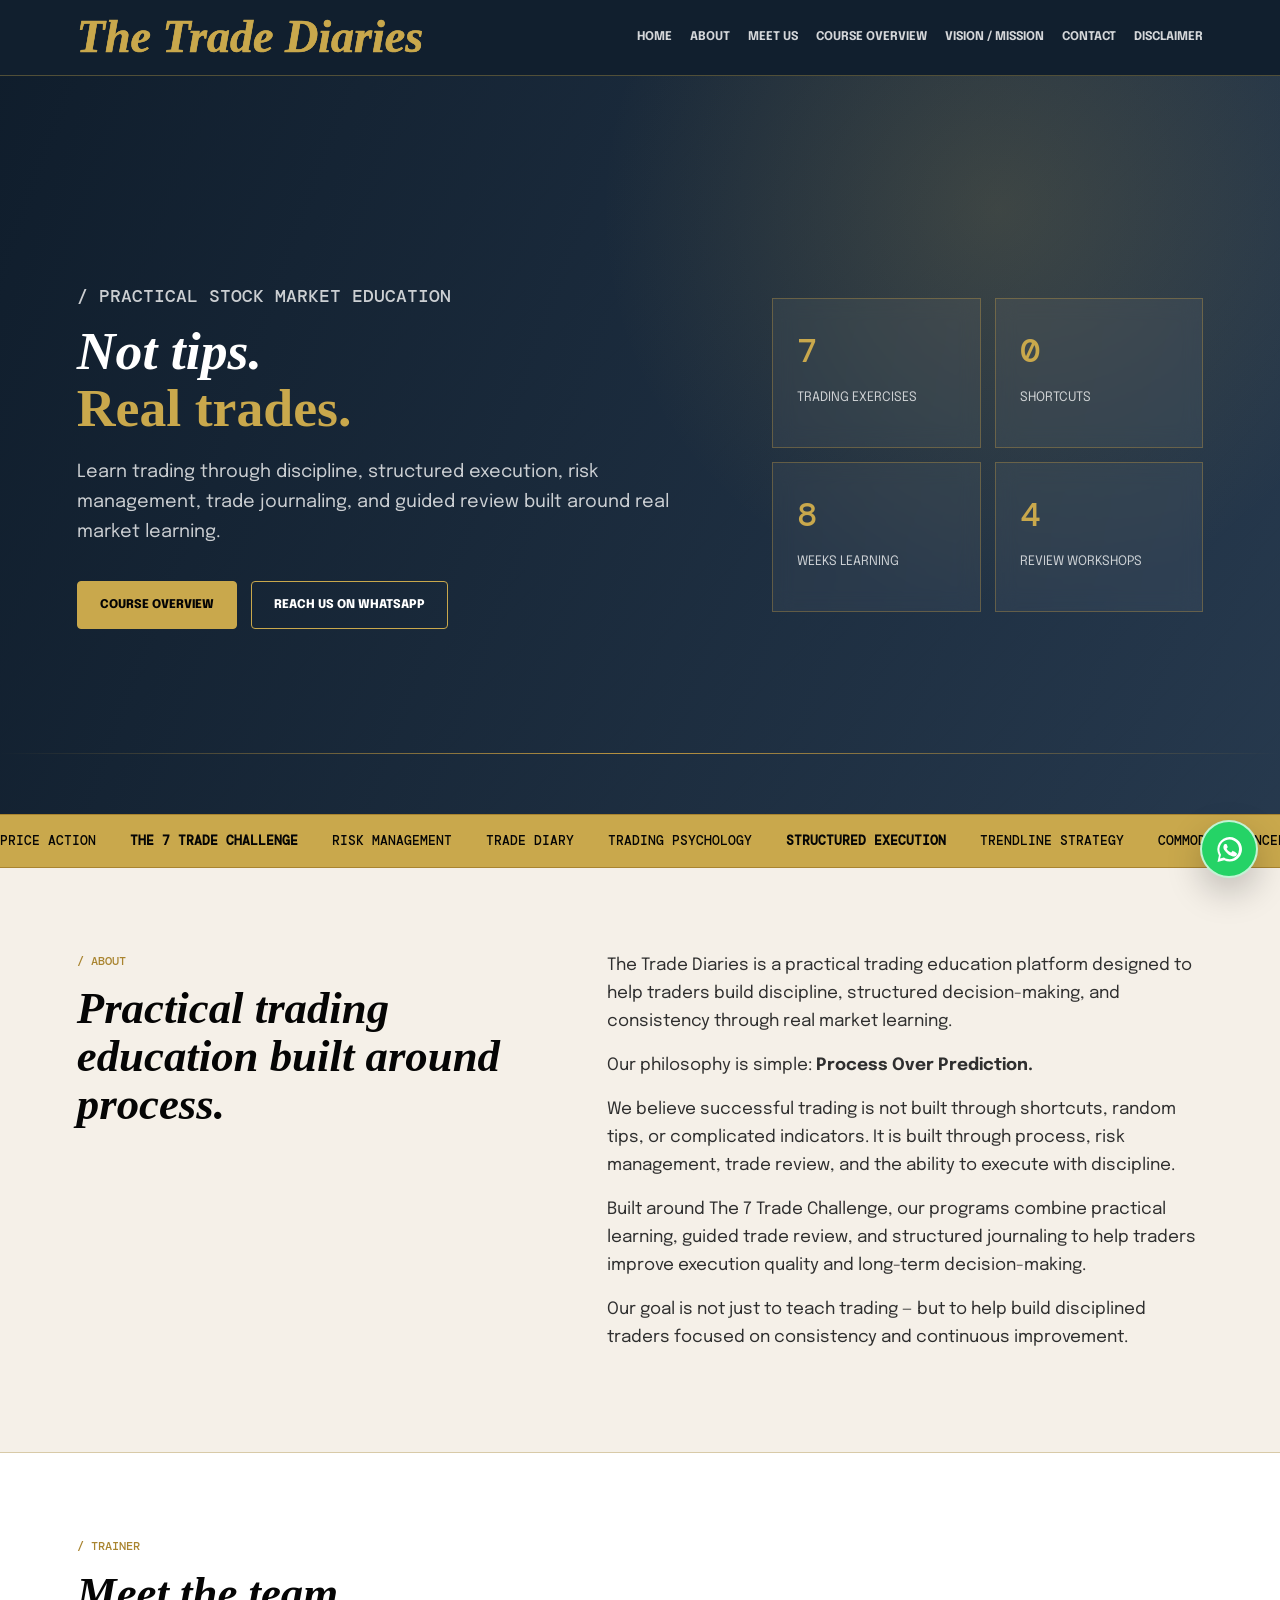
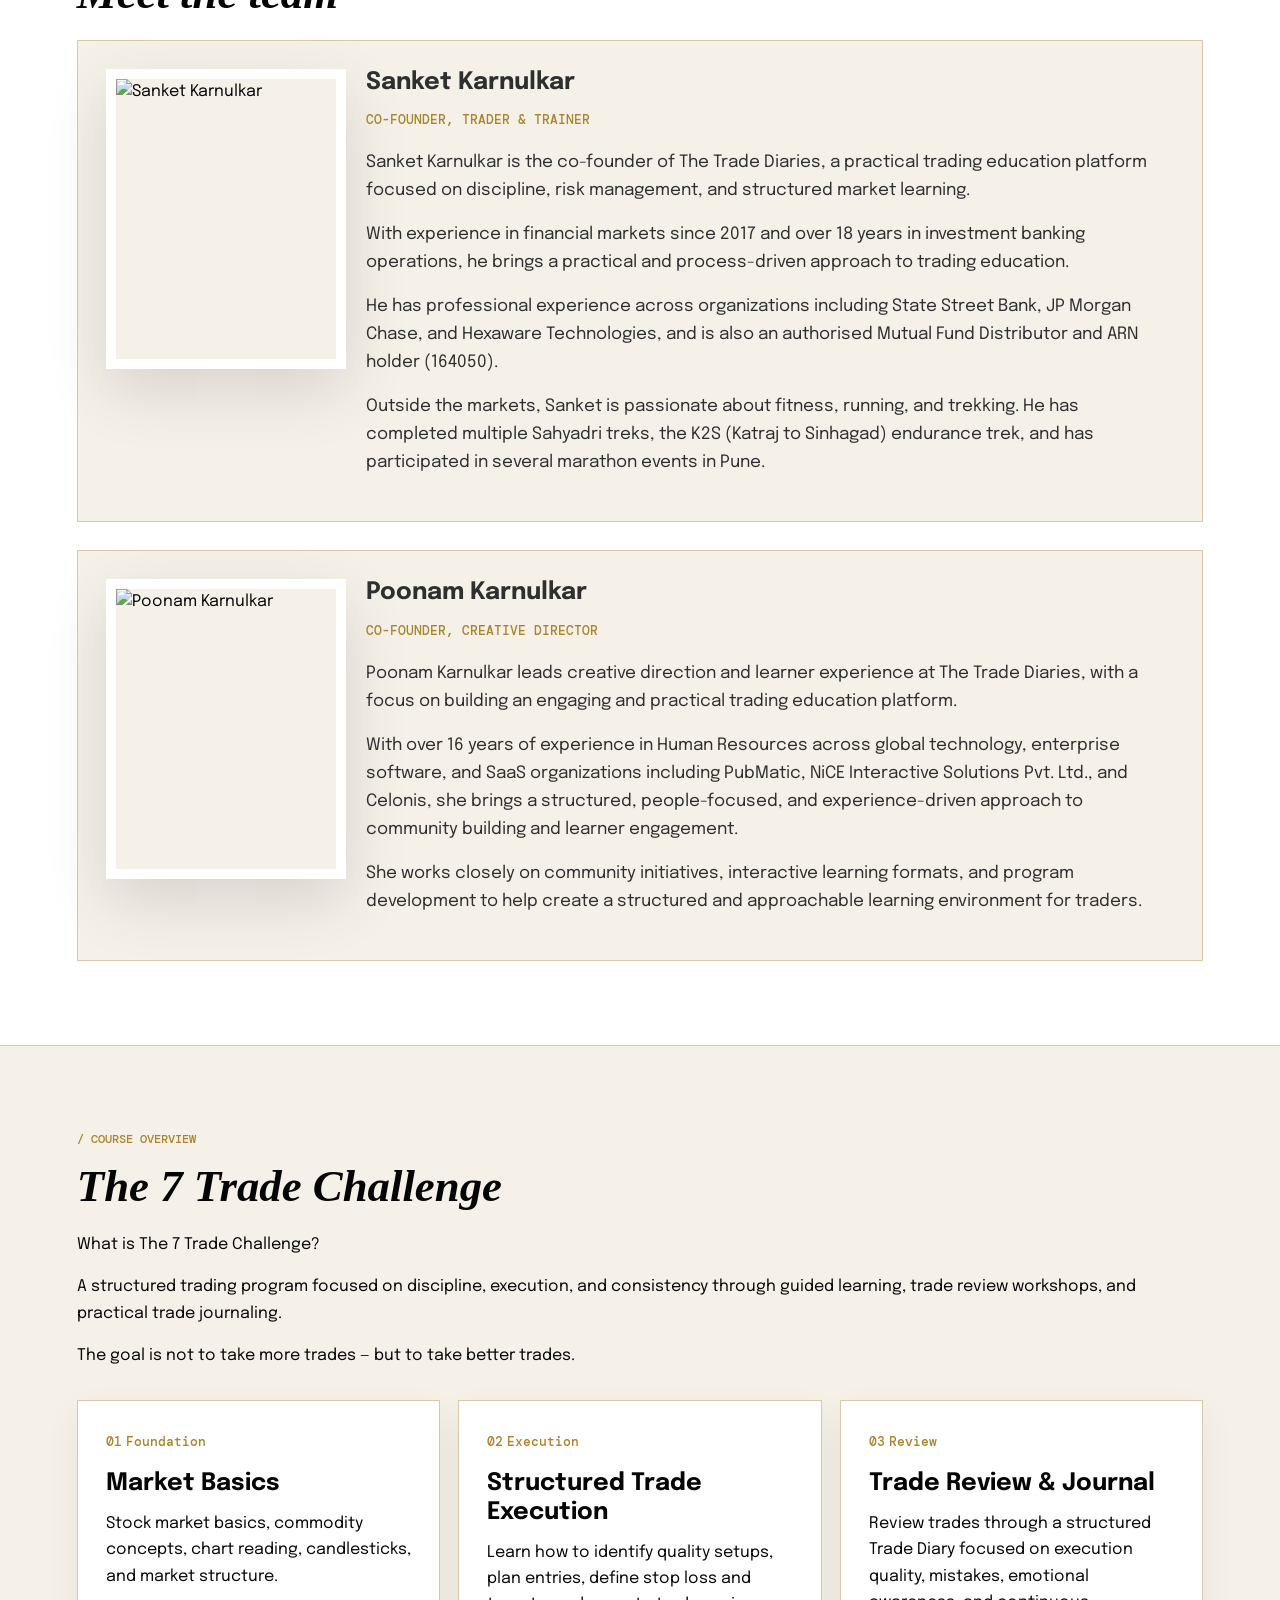
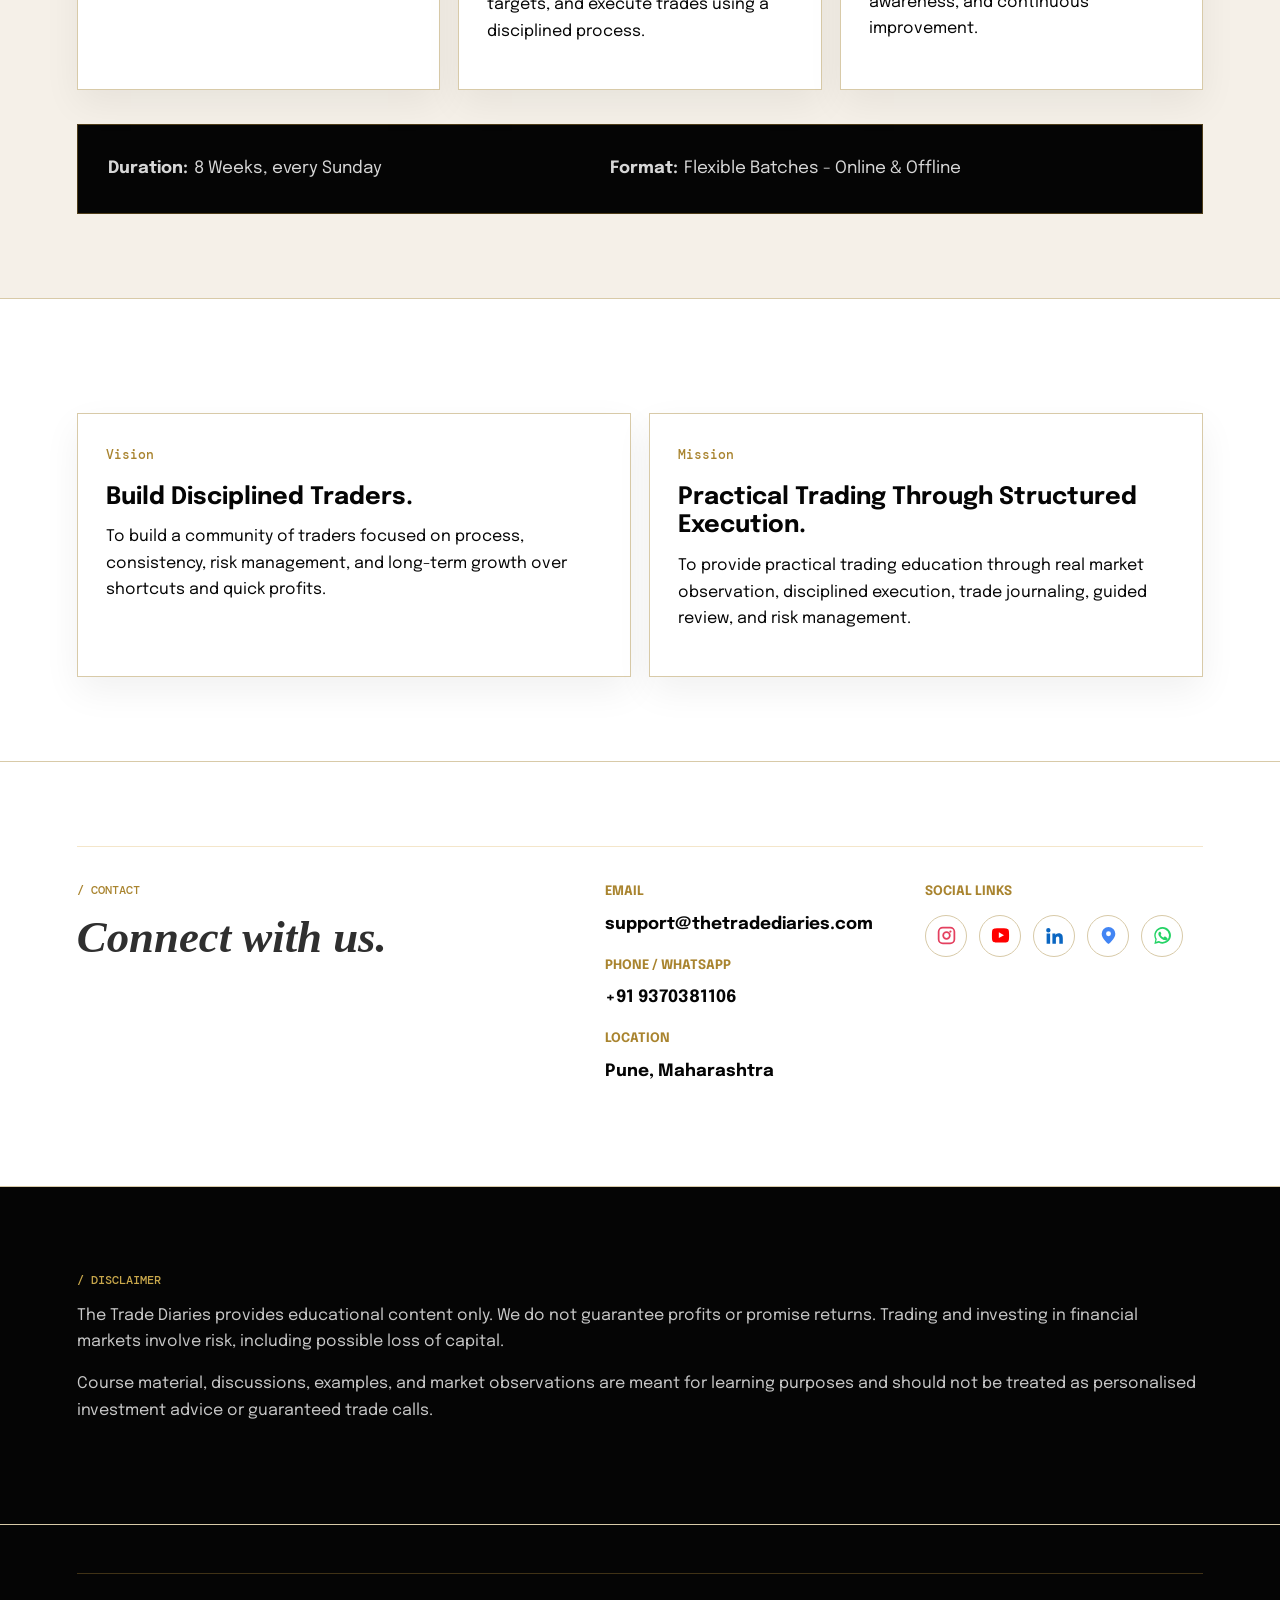
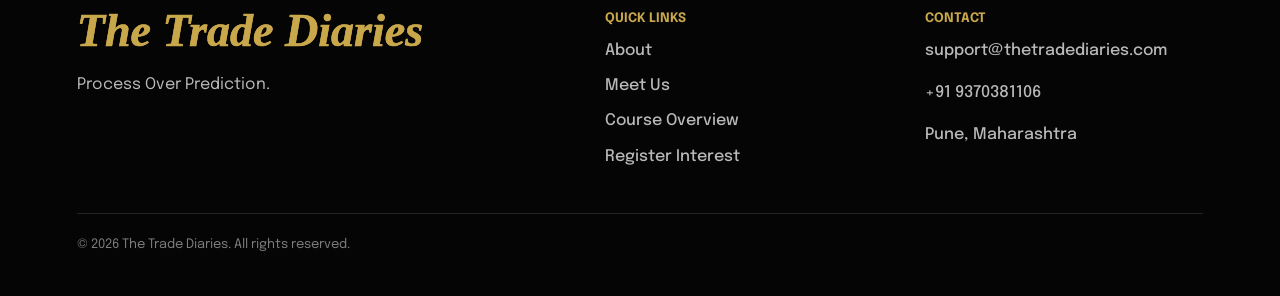
==== index.html @ 971dec55 "Add files via upload Launch The Trade Diaries website" ====
﻿<!DOCTYPE html>
<html lang="en">

<head>
<meta charset="UTF-8">
<meta name="viewport" content="width=device-width, initial-scale=1.0">
<title>The Trade Diaries | Practical Stock Market Trading Course</title>
<meta name="description" content="The Trade Diaries offers practical stock market education through The 7 Trade Challenge, price action, risk management, trade journaling, and real market review.">
<meta name="keywords" content="The Trade Diaries, stock market course, trading course, price action, risk management, trading journal, The 7 Trade Challenge, trading psychology, stock market education">
<meta name="author" content="The Trade Diaries">
<meta name="robots" content="index, follow">
<link rel="canonical" href="https://thetradediaries.com/">
<meta property="og:type" content="website">
<meta property="og:title" content="The Trade Diaries | Practical Stock Market Trading Course">
<meta property="og:description" content="Learn trading through structure, execution, journaling, review, risk management, and market discipline. Not tips. Real trades.">
<meta property="og:url" content="https://thetradediaries.com/">
<meta property="og:site_name" content="The Trade Diaries">
<meta name="twitter:card" content="summary_large_image">
<meta name="twitter:title" content="The Trade Diaries | Practical Stock Market Trading Course">
<meta name="twitter:description" content="Practical stock market education built around process, discipline, risk management, and real trade review.">
<link rel="preconnect" href="https://fonts.googleapis.com">
<link rel="preconnect" href="https://fonts.gstatic.com" crossorigin>
<link href="https://fonts.googleapis.com/css2?family=DM+Mono:wght@300;400;500&family=Epilogue:wght@300;400;500;700&display=swap" rel="stylesheet">
<link rel="stylesheet" href="style.css">
<script type="application/ld+json">
{
  "@context": "https://schema.org",
  "@type": "EducationalOrganization",
  "name": "The Trade Diaries",
  "url": "https://thetradediaries.com/",
  "description": "Practical stock market education through The 7 Trade Challenge, price action, risk management, trading psychology, journaling, and real trade review.",
  "founder": {
    "@type": "Person",
    "name": "Sanket Karnulkar"
  },
  "address": {
    "@type": "PostalAddress",
    "addressLocality": "Pune",
    "addressRegion": "Maharashtra",
    "addressCountry": "IN"
  },
  "contactPoint": {
    "@type": "ContactPoint",
    "telephone": "+91-9370381106",
    "contactType": "customer support"
  },
  "sameAs": [
    "https://www.instagram.com/thetradediariesofficial/",
    "https://www.youtube.com/@TheTradeDiariesOfficial",
    "https://www.linkedin.com/company/the-trade-diaries/"
  ]
}
</script>
<script type="application/ld+json">
{
  "@context": "https://schema.org",
  "@type": "Course",
  "name": "The 7 Trade Challenge",
  "description": "A practical 8-week trading program focused on real trade execution, price action, chart reading, risk management, journaling, and review.",
  "provider": {
    "@type": "EducationalOrganization",
    "name": "The Trade Diaries",
    "sameAs": "https://thetradediaries.com/"
  },
  "educationalLevel": "Beginner",
  "courseMode": "Online and offline"
}
</script>
</head>

<body>

<header>
    <div class="brand">
        <a href="#home" class="brand-link">The Trade Diaries</a>
    </div>

    <nav>
        <a href="#home">Home</a>
        <a href="#about">About</a>
        <a href="#trainer">Meet Us</a>
        <a href="#course">Course Overview</a>
        <a href="#vision">Vision / Mission</a>
        <a href="#contact">Contact</a>
        <a href="#disclaimer">Disclaimer</a>
    </nav>
</header>

<main>
    <section id="home" class="launch-hero">
        <div class="hero-bg-line" aria-hidden="true"></div>
        <div class="launch-hero-content">
            <p class="section-eyebrow">/ Practical Stock Market Education</p>
            <h1>Not tips.<br><em>Real trades.</em></h1>
            <p>Learn trading through discipline, structured execution, risk management, trade journaling, and guided review built around real market learning.</p>
            <div class="hero-actions">
                <a href="#course" class="button-link">Course Overview</a>
                <button type="button" class="btn-ghost" data-whatsapp-open>Reach Us on WhatsApp</button>
            </div>
        </div>
        <div class="hero-stats">
            <div class="stat-item"><div class="stat-num">7</div><div class="stat-label">Trading Exercises</div></div>
            <div class="stat-item"><div class="stat-num">0</div><div class="stat-label">Shortcuts</div></div>
            <div class="stat-item"><div class="stat-num">8</div><div class="stat-label">Weeks Learning</div></div>
            <div class="stat-item"><div class="stat-num">4</div><div class="stat-label">Review Workshops</div></div>
        </div>
    </section>

    <div class="strategy-strip" aria-label="Strategies and services">
        <div class="strategy-strip-inner">
            <span>Price Action</span>
            <span class="gold">The 7 Trade Challenge</span>
            <span>Risk Management</span>
            <span>Trade Diary</span>
            <span>Trading Psychology</span>
            <span class="gold">Structured Execution</span>
            <span>Trendline Strategy</span>
            <span>Commodity Concepts</span>
            <span>Chart Reading</span>
            <span>Price Action</span>
            <span class="gold">The 7 Trade Challenge</span>
            <span>Risk Management</span>
            <span>Trade Diary</span>
            <span>Trading Psychology</span>
            <span class="gold">Structured Execution</span>
            <span>Trendline Strategy</span>
            <span>Commodity Concepts</span>
            <span>Chart Reading</span>
        </div>
    </div>

    <section id="about" class="content-section template-section story-section">
        <div class="story-layout">
            <div>
                <p class="section-eyebrow">/ About</p>
                <h2>Practical trading education built around process.</h2>
            </div>
            <div class="story-copy">
                <p>The Trade Diaries is a practical trading education platform designed to help traders build discipline, structured decision-making, and consistency through real market learning.</p>
                <p>Our philosophy is simple: <strong>Process Over Prediction.</strong></p>
                <p>We believe successful trading is not built through shortcuts, random tips, or complicated indicators. It is built through process, risk management, trade review, and the ability to execute with discipline.</p>
                <p>Built around The 7 Trade Challenge, our programs combine practical learning, guided trade review, and structured journaling to help traders improve execution quality and long-term decision-making.</p>
                <p>Our goal is not just to teach trading — but to help build disciplined traders focused on consistency and continuous improvement.</p>
            </div>
        </div>
    </section>

    <section id="trainer" class="content-section template-section alt-section">
        <p class="section-eyebrow">/ Trainer</p>
        <h2>Meet the team</h2>
        <div class="team-grid">
        <div class="team-card trainer-feature sanket-card">
            <img src="Images/Sanket.png" alt="Sanket Karnulkar">
            <div class="trainer-copy">
                <h3>Sanket Karnulkar</h3>
                <p class="profile-title">Co-Founder, Trader &amp; Trainer</p>
                <p>Sanket Karnulkar is the co-founder of The Trade Diaries, a practical trading education platform focused on discipline, risk management, and structured market learning.</p>
                <p>With experience in financial markets since 2017 and over 18 years in investment banking operations, he brings a practical and process-driven approach to trading education.</p>
                <p>He has professional experience across organizations including State Street Bank, JP Morgan Chase, and Hexaware Technologies, and is also an authorised Mutual Fund Distributor and ARN holder (164050).</p>
                <p>Outside the markets, Sanket is passionate about fitness, running, and trekking. He has completed multiple Sahyadri treks, the K2S (Katraj to Sinhagad) endurance trek, and has participated in several marathon events in Pune.</p>

            </div>
        </div>
        <div class="team-card trainer-feature">
            <img src="Images/Poonam.png" alt="Poonam Karnulkar">
            <div class="trainer-copy">
                <h3>Poonam Karnulkar</h3>
                <p class="profile-title">Co-Founder, Creative Director</p>
                <p>Poonam Karnulkar leads creative direction and learner experience at The Trade Diaries, with a focus on building an engaging and practical trading education platform.</p>
                <p>With over 16 years of experience in Human Resources across global technology, enterprise software, and SaaS organizations including PubMatic, NiCE Interactive Solutions Pvt. Ltd., and Celonis, she brings a structured, people-focused, and experience-driven approach to community building and learner engagement.</p>
                <p>She works closely on community initiatives, interactive learning formats, and program development to help create a structured and approachable learning environment for traders.</p>
            </div>
        </div>
        </div>
    </section>

    <section id="course" class="content-section template-section">
        <div class="section-header">
            <div>
                <p class="section-eyebrow">/ Course Overview</p>
                <h2>The 7 Trade Challenge</h2>
                <p>What is The 7 Trade Challenge?</p>
                <p>A structured trading program focused on discipline, execution, and consistency through guided learning, trade review workshops, and practical trade journaling.</p>
                <p>The goal is not to take more trades — but to take better trades.</p>
            </div>
        </div>
        <div class="courses-grid">
            <article class="premium-card">
                <span class="card-number">01</span>
                <span class="course-level beginner">Foundation</span>
                <h3>Market Basics</h3>
                <p>Stock market basics, commodity concepts, chart reading, candlesticks, and market structure.</p>
            </article>
            <article class="premium-card">
                <span class="card-number">02</span>
                <span class="course-level intermediate">Execution</span>
                <h3>Structured Trade Execution</h3>
                <p>Learn how to identify quality setups, plan entries, define stop loss and targets, and execute trades using a disciplined process.</p>
            </article>
            <article class="premium-card">
                <span class="card-number">03</span>
                <span class="course-level advanced">Review</span>
                <h3>Trade Review &amp; Journal</h3>
                <p>Review trades through a structured Trade Diary focused on execution quality, mistakes, emotional awareness, and continuous improvement.</p>
            </article>
        </div>
        <div class="program-details launch-program-details">
            <div><strong>Duration</strong><span>8 Weeks, every Sunday</span></div>
            <div><strong>Format</strong><span>Flexible Batches - Online &amp; Offline</span></div>
        </div>
    </section>

    <section id="vision" class="content-section template-section alt-section">
        <div class="courses-grid two-card-grid">
            <article class="premium-card">
                <span class="course-level">Vision</span>
                <h3>Build Disciplined Traders.</h3>
                <p>To build a community of traders focused on process, consistency, risk management, and long-term growth over shortcuts and quick profits.</p>
            </article>
            <article class="premium-card">
                <span class="course-level">Mission</span>
                <h3>Practical Trading Through Structured Execution.</h3>
                <p>To provide practical trading education through real market observation, disciplined execution, trade journaling, guided review, and risk management.</p>
            </article>
        </div>
    </section>

    <section id="contact" class="content-section template-section alt-section">
        <div class="footer-grid contact-grid">
            <div>
                <p class="section-eyebrow">/ Contact</p>
                <h2>Connect with us.</h2>
            </div>
            <div>
                <h4>Email</h4>
                <p><a href="mailto:support@thetradediaries.com">support@thetradediaries.com</a></p>
                <h4>Phone / WhatsApp</h4>
                <p><a href="tel:+919370381106">+91 9370381106</a></p>
                <h4>Location</h4>
                <p><a href="https://www.google.com/maps/place/The+Trade+Diaries/@18.5630409,73.752031,17z/data=!3m1!4b1!4m6!3m5!1s0x3bc2bfa5ddbbab85:0xd644647075f6c680!8m2!3d18.5630409!4d73.752031!16s%2Fg%2F11zbxsz22n?hl=en&entry=ttu&g_ep=EgoyMDI2MDUyMC4wIKXMDSoASAFQAw%3D%3D" target="_blank">Pune, Maharashtra</a></p>
            </div>
            <div>
                <h4>Social Links</h4>
                <div class="social-links">
                    <a href="https://www.instagram.com/thetradediariesofficial/#" target="_blank" aria-label="Instagram" class="social-instagram">
                        <svg viewBox="0 0 24 24" aria-hidden="true">
                            <path d="M7.8 2h8.4A5.8 5.8 0 0 1 22 7.8v8.4a5.8 5.8 0 0 1-5.8 5.8H7.8A5.8 5.8 0 0 1 2 16.2V7.8A5.8 5.8 0 0 1 7.8 2Zm0 2A3.8 3.8 0 0 0 4 7.8v8.4A3.8 3.8 0 0 0 7.8 20h8.4a3.8 3.8 0 0 0 3.8-3.8V7.8A3.8 3.8 0 0 0 16.2 4H7.8Zm8.7 2.2a1.3 1.3 0 1 1 0 2.6 1.3 1.3 0 0 1 0-2.6ZM12 7.2a4.8 4.8 0 1 1 0 9.6 4.8 4.8 0 0 1 0-9.6Zm0 2a2.8 2.8 0 1 0 0 5.6 2.8 2.8 0 0 0 0-5.6Z"/>
                        </svg>
                    </a>
                    <a href="https://www.youtube.com/@TheTradeDiariesOfficial" target="_blank" aria-label="YouTube" class="social-youtube">
                        <svg viewBox="0 0 24 24" aria-hidden="true">
                            <path d="M21.6 7.2s-.2-1.6-.9-2.3c-.9-.9-1.9-.9-2.3-1C15.2 3.7 12 3.7 12 3.7h0s-3.2 0-6.4.2c-.5.1-1.5.1-2.3 1-.7.7-.9 2.3-.9 2.3S2.2 9.1 2.2 11v1.8c0 1.9.2 3.8.2 3.8s.2 1.6.9 2.3c.9.9 2.1.9 2.6 1 1.9.2 6.1.2 6.1.2s3.2 0 6.4-.2c.5-.1 1.5-.1 2.3-1 .7-.7.9-2.3.9-2.3s.2-1.9.2-3.8V11c0-1.9-.2-3.8-.2-3.8ZM10.1 14.8V8.3l5.9 3.3-5.9 3.2Z"/>
                        </svg>
                    </a>
                    <a href="https://www.linkedin.com/company/the-trade-diaries/" target="_blank" aria-label="LinkedIn" class="social-linkedin">
                        <svg viewBox="0 0 24 24" aria-hidden="true">
                            <path d="M4.98 3.5a2.5 2.5 0 1 1 0 5.01 2.5 2.5 0 0 1 0-5.01ZM3 9.7h4v11.8H3V9.7Zm6.2 0H13v1.6h.1c.5-.9 1.8-1.9 3.7-1.9 4 0 4.7 2.6 4.7 6v6.1h-4v-5.4c0-1.3 0-2.9-1.8-2.9s-2.1 1.4-2.1 2.8v5.5h-4V9.7Z"/>
                        </svg>
                    </a>
                    <a href="https://share.google/jeaV0y1flI6wlEfAC" target="_blank" aria-label="Google Business Profile" class="social-google">
                        <svg viewBox="0 0 24 24" aria-hidden="true">
                            <path d="M12 2.2a7.8 7.8 0 0 0-7.8 7.8c0 5.8 7.8 11.8 7.8 11.8s7.8-6 7.8-11.8A7.8 7.8 0 0 0 12 2.2Zm0 10.6a2.8 2.8 0 1 1 0-5.6 2.8 2.8 0 0 1 0 5.6Z"/>
                        </svg>
                    </a>
                    <a href="https://wa.me/919370381106" target="_blank" aria-label="WhatsApp" class="social-whatsapp">
                        <svg viewBox="0 0 32 32" aria-hidden="true">
                            <path d="M16 3.2A12.6 12.6 0 0 0 5.1 22.1L3.6 28.8l6.9-1.8A12.6 12.6 0 1 0 16 3.2Zm0 22.8c-1.9 0-3.7-.5-5.3-1.5l-.4-.2-4.1 1.1 1.1-4-.3-.4A10.1 10.1 0 1 1 16 26Zm5.8-7.5c-.3-.2-1.9-.9-2.2-1-.3-.1-.5-.2-.7.2-.2.3-.8 1-.9 1.2-.2.2-.3.2-.6.1-.3-.2-1.3-.5-2.5-1.5-.9-.8-1.6-1.8-1.7-2.1-.2-.3 0-.5.1-.6l.5-.6c.2-.2.2-.3.3-.5.1-.2 0-.4 0-.6l-1-2.3c-.3-.6-.5-.5-.7-.5h-.6c-.2 0-.6.1-.9.4-.3.3-1.2 1.2-1.2 2.9s1.2 3.3 1.4 3.5c.2.2 2.4 3.7 5.9 5.2.8.4 1.5.6 2 .7.8.3 1.6.2 2.2.1.7-.1 1.9-.8 2.2-1.5.3-.8.3-1.4.2-1.5-.1-.2-.3-.3-.6-.4Z"/>
                        </svg>
                    </a>
                </div>
            </div>
        </div>
    </section>

    <section id="disclaimer" class="content-section template-section disclaimer-section">
        <p class="section-eyebrow">/ Disclaimer</p>
        <p>The Trade Diaries provides educational content only. We do not guarantee profits or promise returns. Trading and investing in financial markets involve risk, including possible loss of capital.</p>
        <p>Course material, discussions, examples, and market observations are meant for learning purposes and should not be treated as personalised investment advice or guaranteed trade calls.</p>
    </section>
</main>

<button class="floating-whatsapp" type="button" aria-label="Connect on WhatsApp" data-whatsapp-open>
    <svg viewBox="0 0 32 32" aria-hidden="true">
        <path d="M16 3.2A12.6 12.6 0 0 0 5.1 22.1L3.6 28.8l6.9-1.8A12.6 12.6 0 1 0 16 3.2Zm0 22.8c-1.9 0-3.7-.5-5.3-1.5l-.4-.2-4.1 1.1 1.1-4-.3-.4A10.1 10.1 0 1 1 16 26Zm5.8-7.5c-.3-.2-1.9-.9-2.2-1-.3-.1-.5-.2-.7.2-.2.3-.8 1-.9 1.2-.2.2-.3.2-.6.1-.3-.2-1.3-.5-2.5-1.5-.9-.8-1.6-1.8-1.7-2.1-.2-.3 0-.5.1-.6l.5-.6c.2-.2.2-.3.3-.5.1-.2 0-.4 0-.6l-1-2.3c-.3-.6-.5-.5-.7-.5h-.6c-.2 0-.6.1-.9.4-.3.3-1.2 1.2-1.2 2.9s1.2 3.3 1.4 3.5c.2.2 2.4 3.7 5.9 5.2.8.4 1.5.6 2 .7.8.3 1.6.2 2.2.1.7-.1 1.9-.8 2.2-1.5.3-.8.3-1.4.2-1.5-.1-.2-.3-.3-.6-.4Z"/>
    </svg>
</button>

<div class="whatsapp-modal" id="whatsappModal" aria-hidden="true">
    <div class="whatsapp-modal-panel" role="dialog" aria-modal="true" aria-labelledby="whatsappModalTitle">
        <button class="modal-close" type="button" aria-label="Close WhatsApp form" data-whatsapp-close>&times;</button>
        <p class="section-eyebrow">/ Quick Enquiry</p>
        <h2 id="whatsappModalTitle">Share your details</h2>
        <form id="quickWhatsappForm" class="launch-form">
            <input type="text" id="quickName" placeholder="Full Name" required>
            <input type="tel" id="quickMobile" placeholder="Mobile Number" required>
            <input type="email" id="quickEmail" placeholder="Email ID" required>
            <textarea id="quickMessage" placeholder="What would you like to know?" required></textarea>
            <button type="submit">Submit Enquiry</button>
        </form>
    </div>
</div>

<footer>
    <div class="footer-grid">
        <div>
            <div class="brand footer-brand">
                <span class="brand-link">The Trade Diaries</span>
            </div>
            <p>Process Over Prediction.</p>
        </div>
        <div>
            <h4>Quick Links</h4>
            <a href="#about">About</a>
            <a href="#trainer">Meet Us</a>
            <a href="#course">Course Overview</a>
            <a href="#contact">Register Interest</a>
        </div>
        <div>
            <h4>Contact</h4>
            <p><a href="mailto:support@thetradediaries.com">support@thetradediaries.com</a></p>
            <p><a href="tel:+919370381106">+91 9370381106</a></p>
            <p><a href="https://www.google.com/maps/place/The+Trade+Diaries/@18.5630409,73.752031,17z/data=!3m1!4b1!4m6!3m5!1s0x3bc2bfa5ddbbab85:0xd644647075f6c680!8m2!3d18.5630409!4d73.752031!16s%2Fg%2F11zbxsz22n?hl=en&entry=ttu&g_ep=EgoyMDI2MDUyMC4wIKXMDSoASAFQAw%3D%3D" target="_blank">Pune, Maharashtra</a></p>
        </div>
    </div>
    <p class="footer-bottom">&copy; 2026 The Trade Diaries. All rights reserved.</p>
</footer>

<script>
const whatsappModal = document.getElementById("whatsappModal");
const quickWhatsappForm = document.getElementById("quickWhatsappForm");

document.querySelectorAll("[data-whatsapp-open]").forEach(function(button) {
    button.addEventListener("click", function() {
        whatsappModal.classList.add("is-open");
        whatsappModal.setAttribute("aria-hidden", "false");
        document.getElementById("quickName").focus();
    });
});

document.querySelectorAll("[data-whatsapp-close]").forEach(function(button) {
    button.addEventListener("click", function() {
        whatsappModal.classList.remove("is-open");
        whatsappModal.setAttribute("aria-hidden", "true");
    });
});

whatsappModal.addEventListener("click", function(event) {
    if (event.target === whatsappModal) {
        whatsappModal.classList.remove("is-open");
        whatsappModal.setAttribute("aria-hidden", "true");
    }
});

quickWhatsappForm.addEventListener("submit", function(event) {
    event.preventDefault();

    const name = document.getElementById("quickName").value;
    const mobile = document.getElementById("quickMobile").value;
    const email = document.getElementById("quickEmail").value;
    const message = document.getElementById("quickMessage").value;
    const text = encodeURIComponent(`New enquiry for The Trade Diaries\nName: ${name}\nMobile: ${mobile}\nEmail: ${email}\nMessage: ${message}`);

    window.open(`https://wa.me/919370381106?text=${text}`, "_blank");
    this.reset();
    whatsappModal.classList.remove("is-open");
    whatsappModal.setAttribute("aria-hidden", "true");
});
</script>

</body>
</html>
---- style.css ----
:root {
    --black: #050505;
    --black-soft: #0d1b2a;
    --charcoal: #1b2f45;
    --grey: #6d6d6d;
    --line: #d8caa8;
    --cream: #f5f0e8;
    --white: #ffffff;
    --gold: #c9a84c;
    --gold-dark: #a9842f;
    --accent: #e8c96a;
    --navy: #0d1b2a;
    --panel: #1b2f45;
    --shadow: 0 22px 60px rgba(0, 0, 0, 0.12);
    --display-font: "Liberation Serif", "Times New Roman", Georgia, serif;
}

* {
    box-sizing: border-box;
}

html {
    scroll-behavior: smooth;
    scroll-padding-top: 128px;
}

body {
    margin: 0;
    font-family: "Epilogue", Arial, sans-serif;
    color: var(--black);
    background: var(--cream);
    line-height: 1.65;
}

a {
    color: inherit;
    text-decoration: none;
}

header {
    position: sticky;
    top: 0;
    z-index: 20;
    display: flex;
    align-items: center;
    justify-content: space-between;
    gap: 24px;
    padding: 14px 6vw;
    background: rgba(13, 27, 42, 0.98);
    border-bottom: 1px solid rgba(201, 168, 76, 0.35);
}

.brand-link {
    display: inline-flex;
    align-items: center;
    font-family: var(--display-font);
    font-size: clamp(32px, 3.6vw, 52px);
    font-style: italic;
    font-weight: 900;
    font-synthesis: none;
    letter-spacing: 0;
    line-height: 1;
    white-space: nowrap;
    color: var(--gold);
    -webkit-text-stroke: 0.55px var(--gold);
    text-shadow: 0 0 0.65px var(--gold);
}

.brand-link:hover {
    color: var(--accent);
}

nav {
    display: flex;
    align-items: center;
    justify-content: flex-end;
    flex-wrap: wrap;
    gap: 10px 18px;
}

nav a {
    color: rgba(255, 255, 255, 0.82);
    font-size: 12px;
    font-weight: 700;
    text-transform: uppercase;
    letter-spacing: 0;
}

nav a:hover {
    color: var(--gold);
}

.launch-hero {
    position: relative;
    min-height: 82vh;
    display: grid;
    grid-template-columns: minmax(0, 1.2fr) minmax(320px, 0.8fr);
    gap: 48px;
    align-items: center;
    padding: 90px 6vw 70px;
    overflow: hidden;
    color: var(--white);
    background:
        radial-gradient(circle at 78% 18%, rgba(201, 168, 76, 0.18), transparent 34%),
        linear-gradient(110deg, rgba(13, 27, 42, 0.99), rgba(27, 47, 69, 0.95)),
        repeating-linear-gradient(135deg, rgba(201, 168, 76, 0.11) 0 1px, transparent 1px 18px);
}

.hero-bg-line {
    position: absolute;
    inset: auto 0 60px 0;
    height: 1px;
    background: linear-gradient(90deg, transparent, rgba(214, 166, 64, 0.85), transparent);
}

.launch-hero-content,
.hero-stats {
    position: relative;
    z-index: 1;
}

.launch-hero h1 {
    max-width: 830px;
    margin: 12px 0 22px;
    font-family: var(--display-font);
    font-style: italic;
    font-weight: 700;
    font-size: clamp(32px, 4.2vw, 54px);
    line-height: 1.05;
    letter-spacing: 0;
}

.launch-hero h1 em {
    color: var(--gold);
    font-style: normal;
}

.launch-hero p {
    max-width: 650px;
    color: rgba(255, 255, 255, 0.78);
    font-size: clamp(15px, 1.55vw, 18px);
}

.hero-actions {
    display: flex;
    flex-wrap: wrap;
    gap: 14px;
    margin-top: 34px;
}

.button-link,
button,
.btn-ghost {
    display: inline-flex;
    align-items: center;
    justify-content: center;
    min-height: 48px;
    padding: 14px 22px;
    border-radius: 4px;
    border: 1px solid var(--gold);
    font: 800 12px/1 "Epilogue", Arial, sans-serif;
    text-transform: uppercase;
    letter-spacing: 0;
    cursor: pointer;
}

.button-link,
button {
    color: var(--black);
    background: var(--gold);
}

.button-link:hover,
button:hover {
    background: #e5bc57;
}

.btn-ghost {
    color: var(--white);
    background: transparent;
}

.btn-ghost:hover {
    color: var(--black);
    background: var(--gold);
}

.hero-stats {
    display: grid;
    grid-template-columns: repeat(2, minmax(130px, 1fr));
    gap: 14px;
}

.stat-item {
    min-height: 150px;
    padding: 24px;
    border: 1px solid rgba(214, 166, 64, 0.32);
    background: rgba(255, 255, 255, 0.05);
    backdrop-filter: blur(10px);
}

.stat-num {
    font-family: "DM Mono", monospace;
    color: var(--gold);
    font-size: 34px;
    font-weight: 500;
}

.stat-label {
    margin-top: 8px;
    color: rgba(255, 255, 255, 0.76);
    font-size: 13px;
    text-transform: uppercase;
}

.strategy-strip {
    overflow: hidden;
    background: var(--gold);
    border-block: 1px solid var(--gold-dark);
}

.strategy-strip-inner {
    display: flex;
    width: max-content;
    gap: 34px;
    padding: 15px 0;
    animation: ticker 38s linear infinite;
}

.strategy-strip span {
    color: var(--black);
    font-family: "DM Mono", monospace;
    font-size: 13px;
    font-weight: 500;
    text-transform: uppercase;
    white-space: nowrap;
}

.strategy-strip .gold {
    color: var(--black);
    font-weight: 700;
}

@keyframes ticker {
    from { transform: translateX(0); }
    to { transform: translateX(-50%); }
}

.content-section {
    padding: 84px 6vw;
}

.template-section {
    border-bottom: 1px solid var(--line);
}

.alt-section {
    background: var(--white);
}

.section-eyebrow {
    margin: 0 0 12px;
    color: var(--gold-dark);
    font-family: "DM Mono", monospace;
    font-size: 12px;
    font-weight: 500;
    text-transform: uppercase;
}

h2 {
    margin: 0 0 22px;
    font-family: var(--display-font);
    font-style: italic;
    font-weight: 700;
    font-size: clamp(30px, 3.5vw, 48px);
    line-height: 1.08;
    letter-spacing: 0;
}

h3 {
    margin: 0 0 12px;
    font-size: 24px;
    line-height: 1.2;
}

h4 {
    margin: 0 0 8px;
    color: var(--gold-dark);
    font-size: 13px;
    text-transform: uppercase;
}

p {
    margin: 0 0 16px;
}

.story-layout,
.trainer-feature,
.program-details,
.contact-grid,
.footer-grid {
    display: grid;
    grid-template-columns: minmax(0, 0.9fr) minmax(0, 1.1fr);
    gap: 42px;
    align-items: start;
}

.story-copy,
.trainer-copy,
.program-details,
.contact-grid {
    color: #2f2f2f;
    font-size: 17px;
}

.trainer-feature img {
    width: min(100%, 240px);
    aspect-ratio: 4 / 5;
    object-fit: cover;
    object-position: center 100%;
    border: 10px solid var(--white);
    box-shadow: var(--shadow);
}

.team-grid {
    display: grid;
    gap: 28px;
    margin-top: 16px;
}

.team-card {
    padding: 28px;
    border: 1px solid var(--line);
    background: var(--cream);
}

.team-card.trainer-feature {
    grid-template-columns: minmax(200px, 240px) minmax(0, 1fr);
    gap: 20px;
}

.profile-title {
    margin: 0 0 18px;
    color: var(--gold-dark);
    font-family: "DM Mono", monospace;
    font-size: 13px;
    font-weight: 500;
    text-transform: uppercase;
}

.photo-placeholder {
    display: flex;
    align-items: center;
    justify-content: center;
    width: min(100%, 240px);
    aspect-ratio: 4 / 5;
    border: 10px solid var(--white);
    background:
        linear-gradient(135deg, rgba(214, 166, 64, 0.18), rgba(255, 255, 255, 0.8)),
        repeating-linear-gradient(135deg, rgba(0, 0, 0, 0.08) 0 1px, transparent 1px 18px);
    box-shadow: var(--shadow);
}

.photo-placeholder span {
    color: var(--gold-dark);
    font-family: "DM Mono", monospace;
    font-size: 13px;
    font-weight: 500;
    text-transform: uppercase;
}

.trainer-copy ul,
.premium-card ul,
.program-details ul {
    margin: 18px 0 0;
    padding-left: 18px;
}

.courses-grid,
.two-card-grid {
    display: grid;
    grid-template-columns: repeat(3, minmax(0, 1fr));
    gap: 18px;
    margin-top: 30px;
}

.two-card-grid {
    grid-template-columns: repeat(2, minmax(0, 1fr));
}

.premium-card,
.vision-card {
    min-height: 100%;
    padding: 28px;
    border: 1px solid var(--line);
    background: var(--white);
    box-shadow: 0 14px 35px rgba(0, 0, 0, 0.06);
}

.card-number,
.course-level {
    display: inline-flex;
    margin-bottom: 18px;
    color: var(--gold-dark);
    font-family: "DM Mono", monospace;
    font-size: 13px;
    font-weight: 500;
}

.program-details {
    margin-top: 34px;
    padding: 30px;
    border: 1px solid rgba(214, 166, 64, 0.35);
    background: var(--black);
    color: rgba(255, 255, 255, 0.84);
}

.program-details > div {
    display: flex;
    align-items: baseline;
    flex-wrap: wrap;
    gap: 6px;
}

.program-details strong::after {
    content: ":";
}

.program-details h3,
.program-details h4 {
    color: var(--gold);
}

.launch-form,
.form-container form {
    display: grid;
    gap: 14px;
}

input,
textarea {
    width: 100%;
    min-height: 48px;
    padding: 14px 15px;
    border: 1px solid var(--line);
    border-radius: 3px;
    background: var(--white);
    color: var(--black);
    font: 500 15px/1.4 "Epilogue", Arial, sans-serif;
}

textarea {
    min-height: 130px;
    resize: vertical;
}

input:focus,
textarea:focus {
    outline: 2px solid rgba(214, 166, 64, 0.45);
    border-color: var(--gold);
}

.divider {
    margin: 22px 0;
    color: var(--grey);
    font-family: "DM Mono", monospace;
    font-size: 12px;
    text-align: center;
}

.form-container {
    width: min(760px, calc(100% - 32px));
    margin: 72px auto;
    padding: 42px;
    border: 1px solid var(--line);
    background: var(--white);
    box-shadow: var(--shadow);
}

.launch-enquiry-page h2 {
    font-size: clamp(30px, 3.5vw, 48px);
}

.whatsapp-button {
    width: 100%;
}

.floating-whatsapp {
    position: fixed;
    right: 22px;
    bottom: 22px;
    z-index: 40;
    display: inline-flex;
    align-items: center;
    justify-content: center;
    width: 58px;
    height: 58px;
    min-height: 58px;
    padding: 0;
    border: 2px solid rgba(255, 255, 255, 0.72);
    border-radius: 50%;
    color: var(--white);
    background: #25d366;
    box-shadow: 0 14px 35px rgba(0, 0, 0, 0.22);
}

.floating-whatsapp:hover {
    transform: translateY(-1px);
    background: #1fb85a;
}

.floating-whatsapp svg {
    width: 31px;
    height: 31px;
    fill: currentColor;
}

.whatsapp-modal {
    position: fixed;
    inset: 0;
    z-index: 60;
    display: none;
    align-items: center;
    justify-content: center;
    padding: 20px;
    background: rgba(5, 5, 5, 0.72);
}

.whatsapp-modal.is-open {
    display: flex;
}

.whatsapp-modal-panel {
    position: relative;
    width: min(520px, 100%);
    max-height: calc(100vh - 40px);
    overflow: auto;
    padding: 34px;
    border: 1px solid rgba(214, 166, 64, 0.42);
    background: var(--white);
    box-shadow: var(--shadow);
}

.whatsapp-modal-panel h2 {
    margin-bottom: 20px;
    font-size: clamp(28px, 3.2vw, 42px);
}

.social-links {
    display: flex;
    flex-wrap: wrap;
    gap: 12px;
    margin-top: 12px;
}

.contact-grid .social-links a {
    display: inline-flex;
    align-items: center;
    justify-content: center;
    width: 42px;
    height: 42px;
    margin: 0;
    border: 1px solid var(--line);
    border-radius: 50%;
    background: var(--white);
}

.contact-grid .social-links .social-instagram {
    color: #e4405f;
}

.contact-grid .social-links .social-youtube {
    color: #ff0000;
}

.contact-grid .social-links .social-linkedin {
    color: #0a66c2;
}

.contact-grid .social-links .social-google {
    color: #4285f4;
}

.contact-grid .social-links .social-whatsapp {
    color: #25d366;
}

.contact-grid .social-links a:hover {
    color: var(--white);
    border-color: transparent;
}

.contact-grid .social-links .social-instagram:hover {
    background: #e4405f;
}

.contact-grid .social-links .social-youtube:hover {
    background: #ff0000;
}

.contact-grid .social-links .social-linkedin:hover {
    background: #0a66c2;
}

.contact-grid .social-links .social-google:hover {
    background: #4285f4;
}

.contact-grid .social-links .social-whatsapp:hover {
    background: #25d366;
}

.social-links svg {
    width: 21px;
    height: 21px;
    fill: currentColor;
}

.modal-close {
    position: absolute;
    top: 14px;
    right: 14px;
    width: 36px;
    height: 36px;
    min-height: 36px;
    padding: 0;
    border: 1px solid var(--line);
    border-radius: 50%;
    color: var(--black);
    background: var(--cream);
    font-size: 24px;
    font-weight: 500;
    line-height: 1;
    text-transform: none;
}

.contact-grid a,
.footer-grid a {
    display: block;
    margin: 0 0 9px;
    color: var(--black);
    font-weight: 700;
}

.contact-grid a:hover,
.footer-grid a:hover {
    color: var(--gold-dark);
}

.disclaimer-section {
    background: var(--black);
    color: rgba(255, 255, 255, 0.78);
}

.disclaimer-section .section-eyebrow {
    color: var(--gold);
}

footer {
    padding: 48px 6vw 24px;
    color: rgba(255, 255, 255, 0.72);
    background: var(--black);
}

.footer-grid {
    grid-template-columns: 1.4fr 0.8fr 0.8fr;
    border-top: 1px solid rgba(214, 166, 64, 0.28);
    padding-top: 34px;
}

.footer-brand {
    margin-bottom: 16px;
}

footer h4 {
    color: var(--gold);
}

footer .footer-grid a {
    color: rgba(255, 255, 255, 0.72);
    font-weight: 500;
}

footer .footer-grid a:hover {
    color: var(--gold);
}

.footer-bottom {
    margin-top: 34px;
    padding-top: 20px;
    border-top: 1px solid rgba(255, 255, 255, 0.12);
    color: rgba(255, 255, 255, 0.48);
    font-size: 13px;
}

.register-page-bg {
    min-height: 100vh;
    background:
        linear-gradient(180deg, rgba(5, 5, 5, 0.08), rgba(247, 244, 236, 1) 280px),
        var(--cream);
}

@media (max-width: 980px) {
    html {
        scroll-padding-top: 174px;
    }

    header {
        align-items: flex-start;
        flex-direction: column;
        padding: 14px 22px;
    }

    nav {
        justify-content: flex-start;
    }

    .launch-hero,
    .story-layout,
    .trainer-feature,
    .program-details,
    .contact-grid,
    .footer-grid {
        grid-template-columns: 1fr;
    }

    .launch-hero {
        min-height: auto;
        padding: 70px 24px 48px;
    }

    .content-section {
        padding: 64px 24px;
    }

    .courses-grid,
    .two-card-grid {
        grid-template-columns: 1fr;
    }
}

@media (max-width: 620px) {
    html {
        scroll-padding-top: 188px;
    }

    .brand-link {
        font-size: 28px;
    }

    nav {
        gap: 9px 12px;
    }

    nav a {
        font-size: 11px;
    }

    .hero-stats {
        grid-template-columns: 1fr;
    }

    .stat-item {
        min-height: auto;
    }

    .button-link,
    .btn-ghost,
    button {
        width: 100%;
    }

    .floating-whatsapp {
        right: 14px;
        bottom: 14px;
        width: 52px;
        height: 52px;
        min-height: 52px;
    }

    .floating-whatsapp svg {
        width: 28px;
        height: 28px;
    }

    .whatsapp-modal-panel {
        padding: 30px 20px 22px;
    }

    .form-container {
        margin: 32px auto;
        padding: 28px 20px;
    }
}
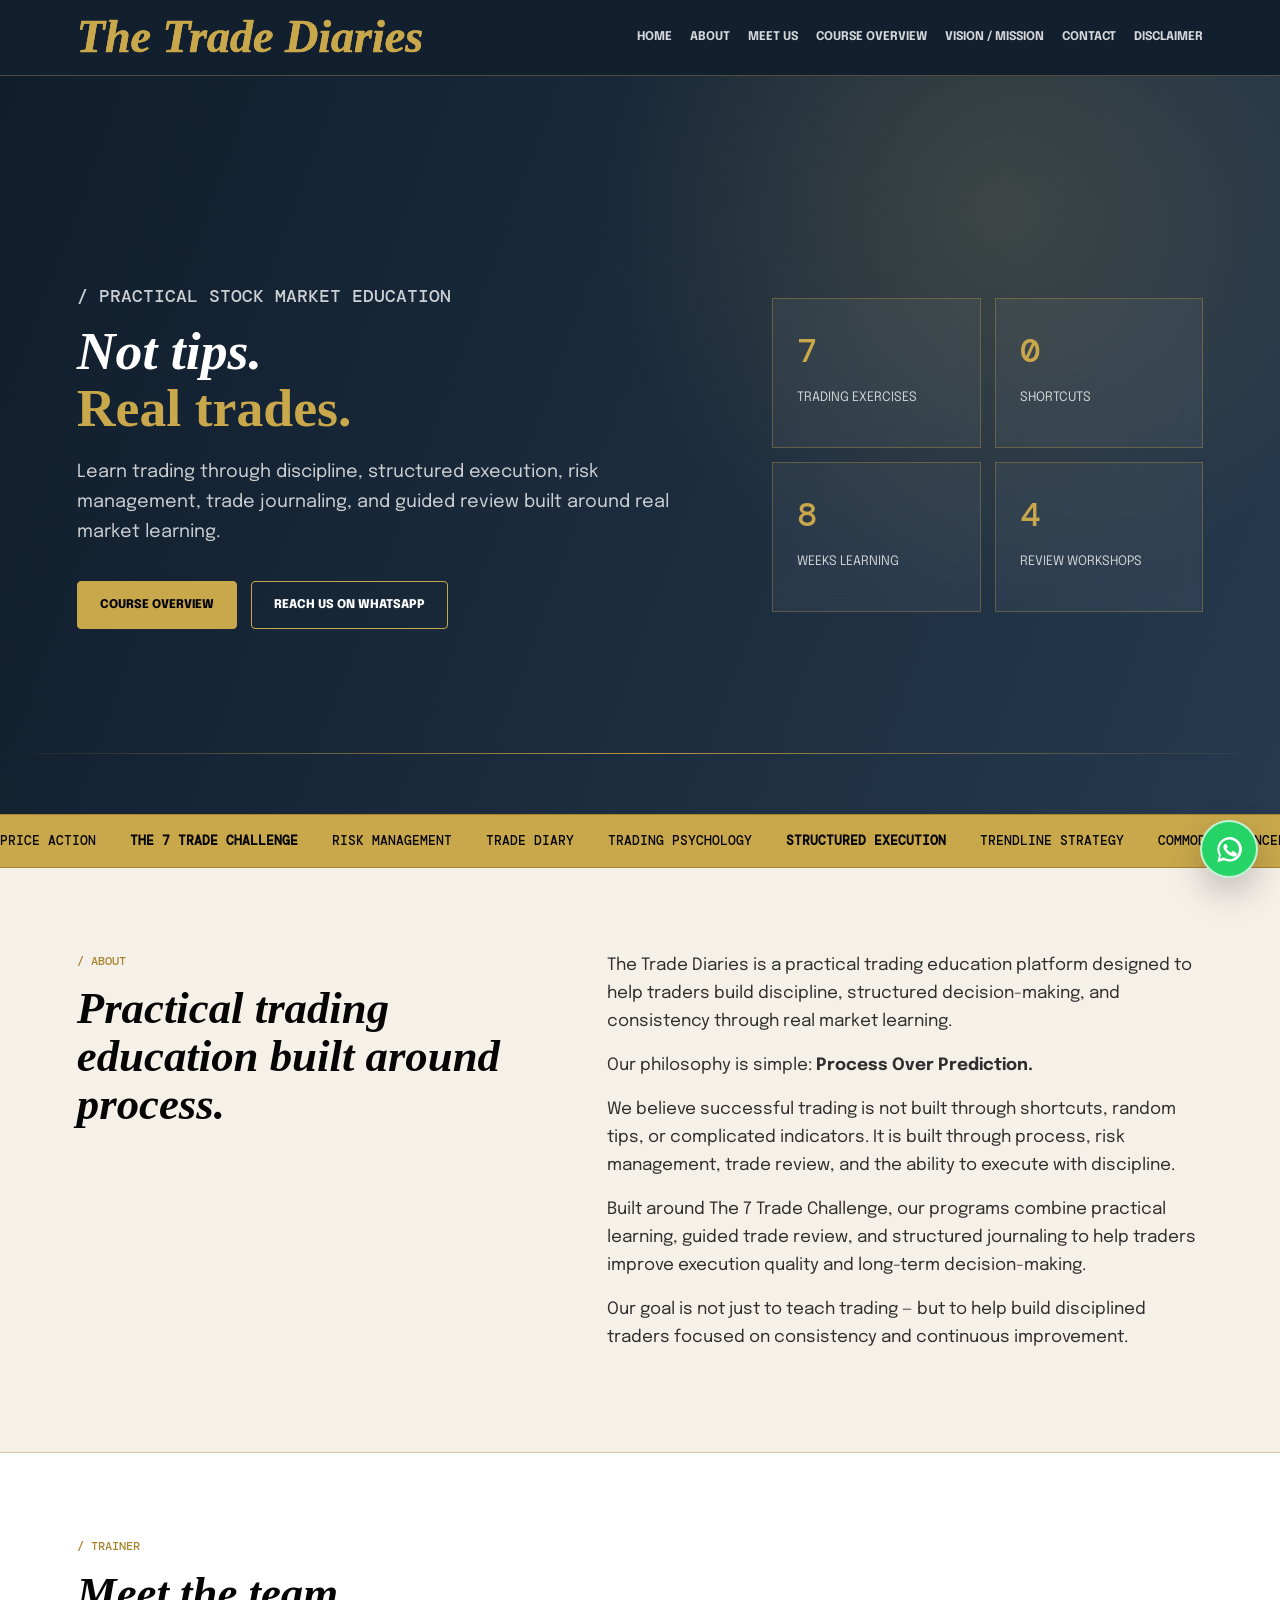
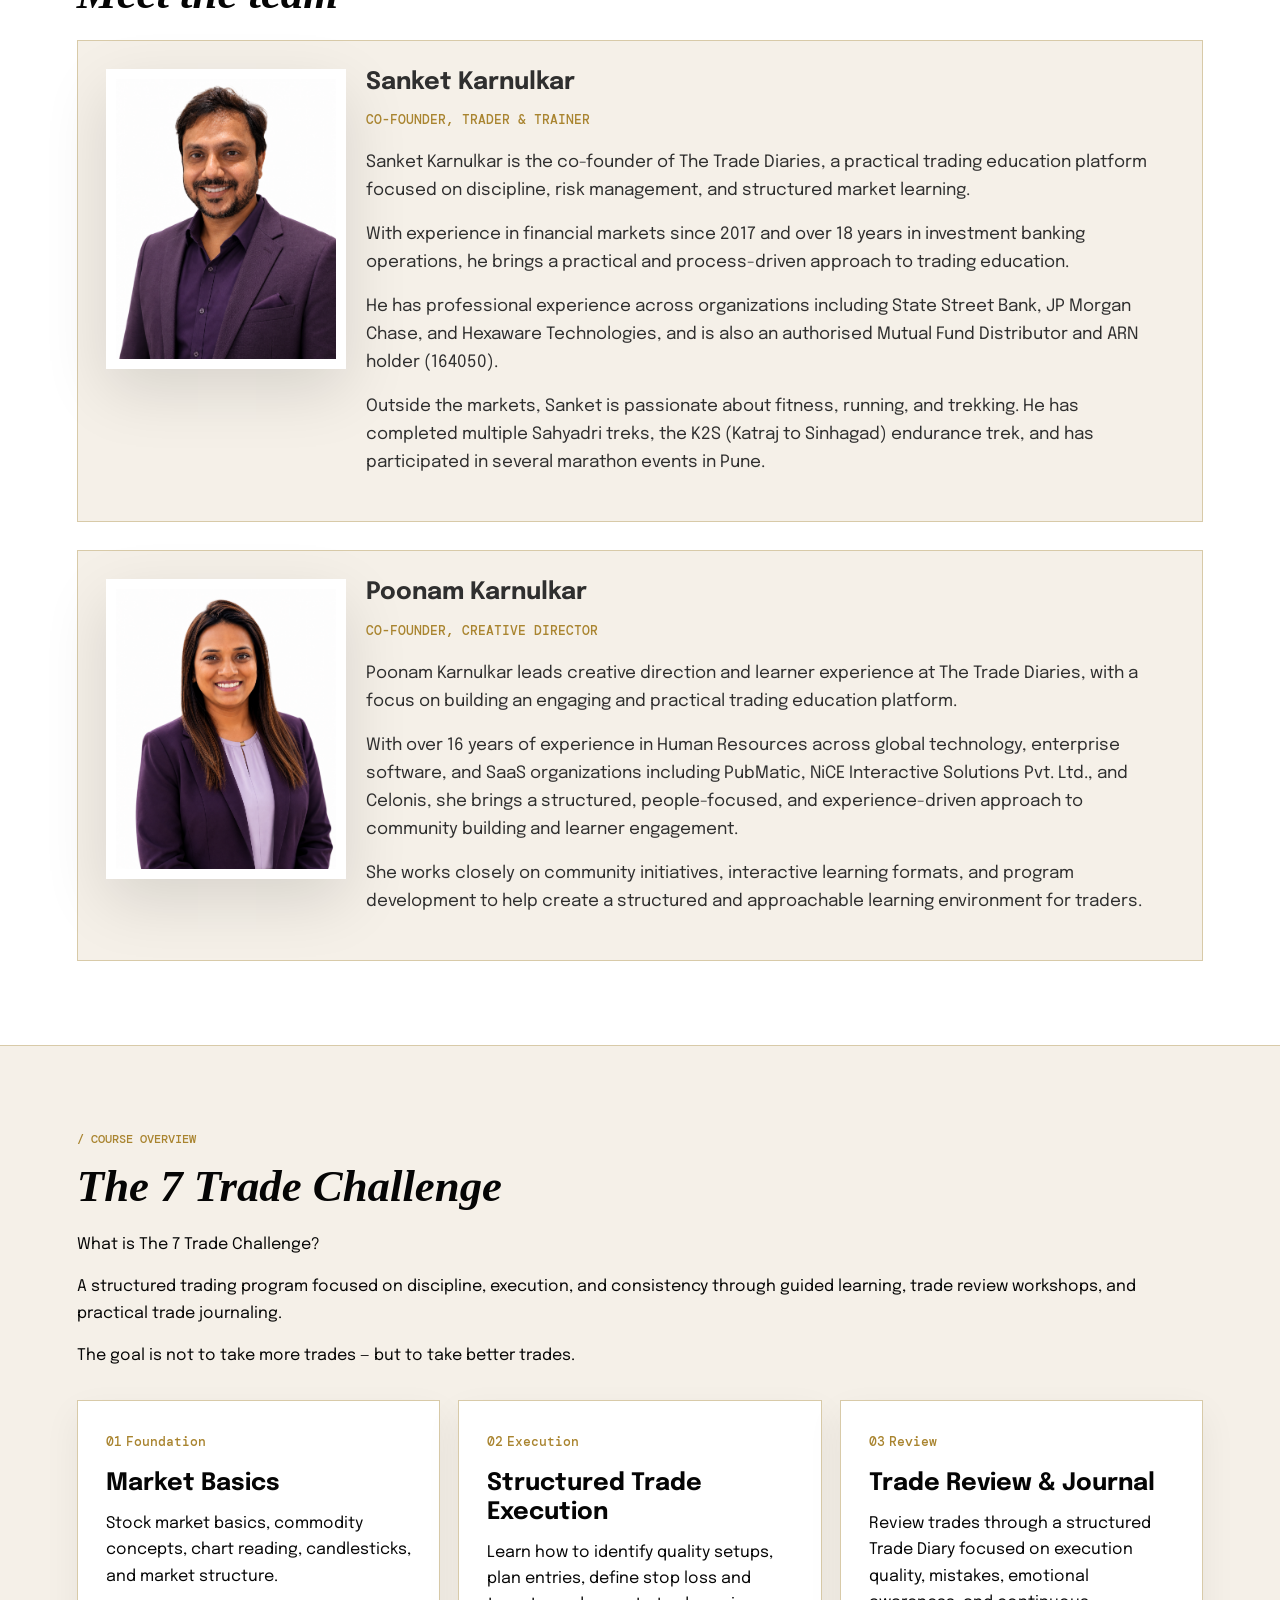
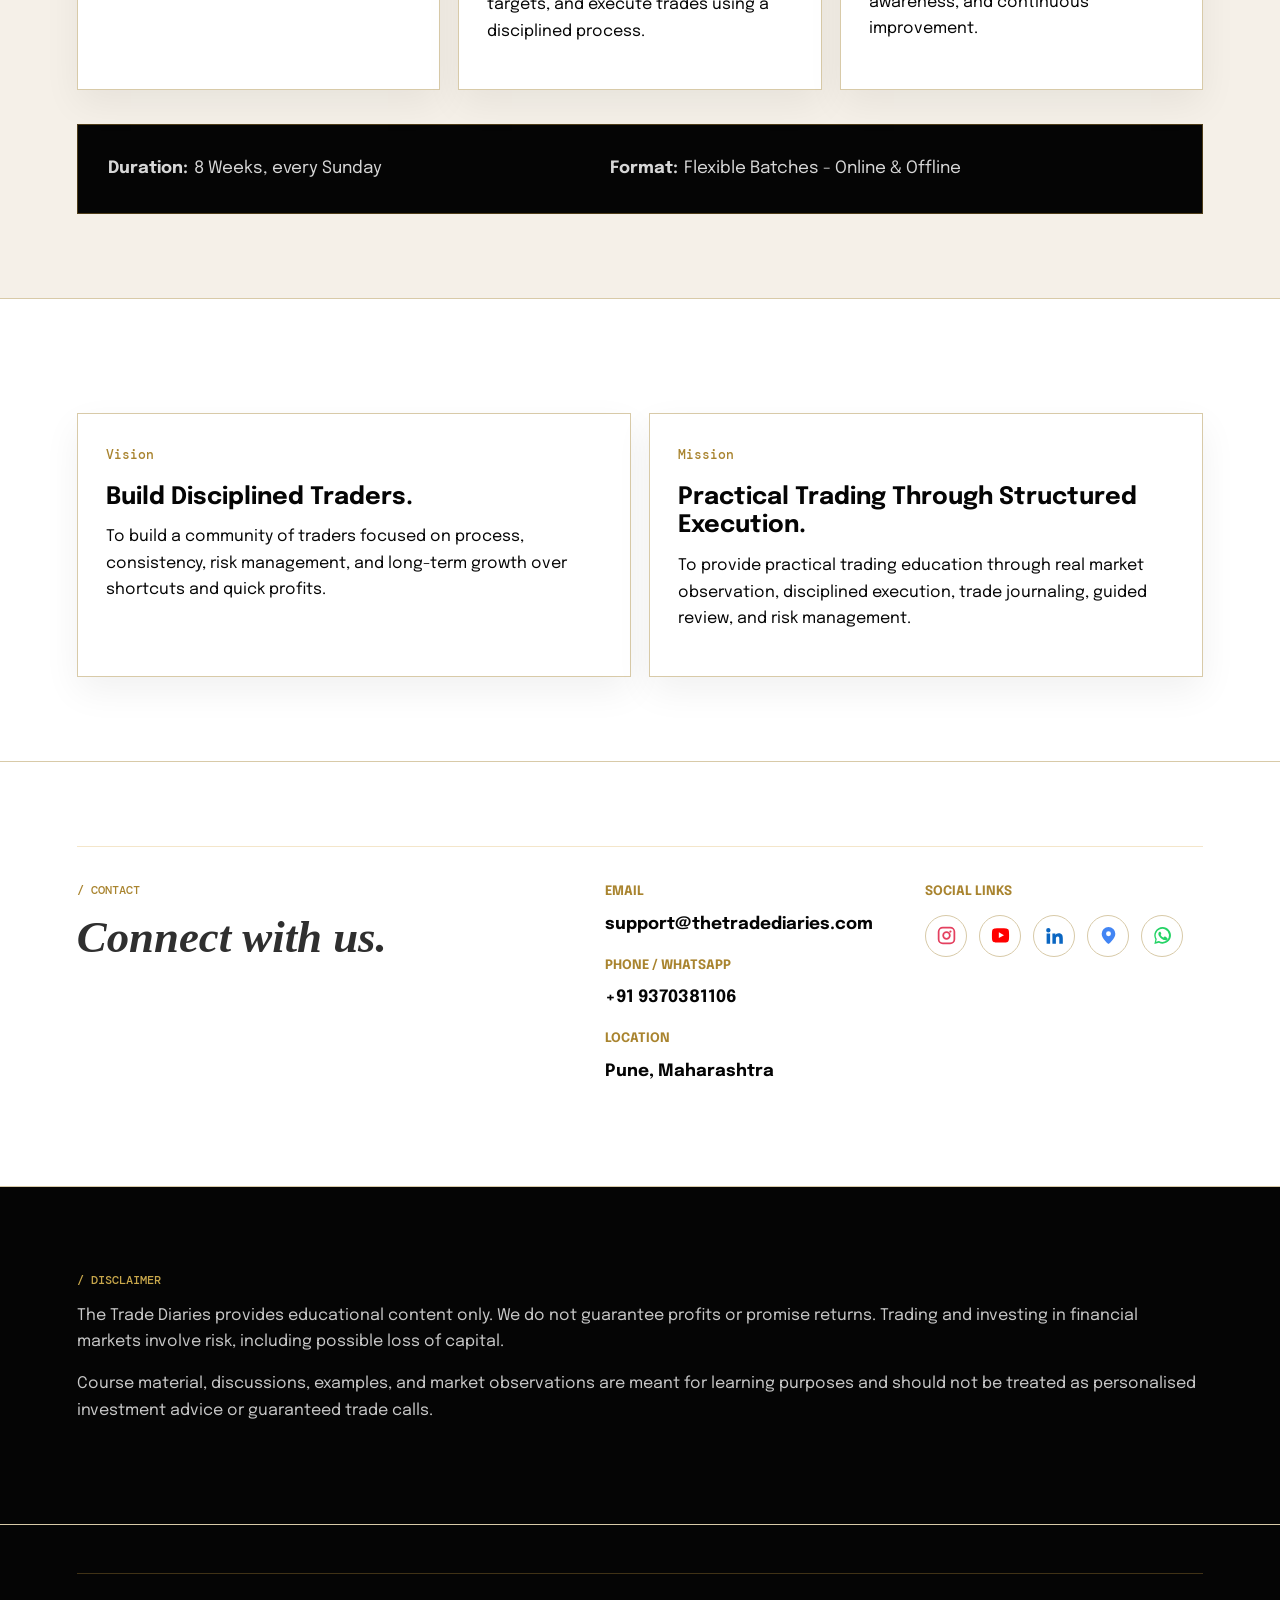
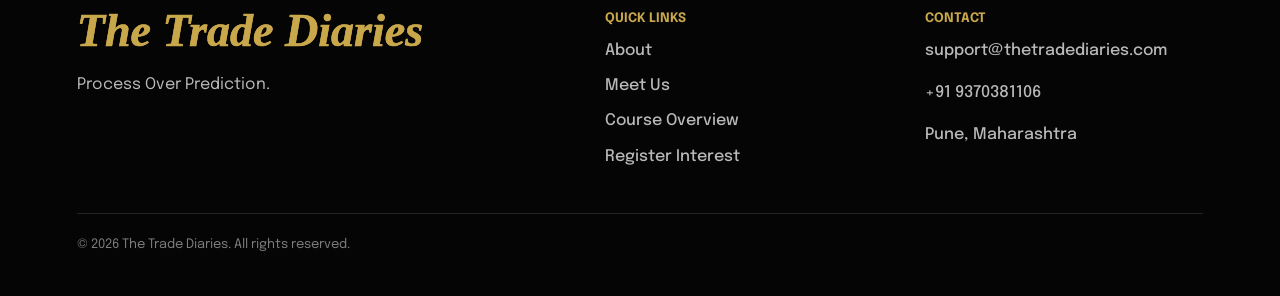
==== commit 7dba9a55: "Update index.html" ====
--- a/index.html
+++ b/index.html
@@ -1,4 +1,4 @@
-﻿<!DOCTYPE html>
+<!DOCTYPE html>
 <html lang="en">
 
 <head>
@@ -75,7 +75,14 @@
         <a href="#home" class="brand-link">The Trade Diaries</a>
     </div>
 
-    <nav>
+    <button class="nav-toggle" type="button" aria-expanded="false" aria-controls="primaryNav">
+        <span class="nav-toggle-line"></span>
+        <span class="nav-toggle-line"></span>
+        <span class="nav-toggle-line"></span>
+        <span class="sr-only">Menu</span>
+    </button>
+
+    <nav id="primaryNav">
         <a href="#home">Home</a>
         <a href="#about">About</a>
         <a href="#trainer">Meet Us</a>
@@ -150,7 +157,7 @@
         <h2>Meet the team</h2>
         <div class="team-grid">
         <div class="team-card trainer-feature sanket-card">
-            <img src="Images/Sanket.png" alt="Sanket Karnulkar">
+            <img src="Images/Sanket.png" alt="Sanket Karnulkar" loading="lazy" decoding="async">
             <div class="trainer-copy">
                 <h3>Sanket Karnulkar</h3>
                 <p class="profile-title">Co-Founder, Trader &amp; Trainer</p>
@@ -162,7 +169,7 @@
             </div>
         </div>
         <div class="team-card trainer-feature">
-            <img src="Images/Poonam.png" alt="Poonam Karnulkar">
+            <img src="Images/Poonam.png" alt="Poonam Karnulkar" loading="lazy" decoding="async">
             <div class="trainer-copy">
                 <h3>Poonam Karnulkar</h3>
                 <p class="profile-title">Co-Founder, Creative Director</p>
@@ -328,6 +335,23 @@
 <script>
 const whatsappModal = document.getElementById("whatsappModal");
 const quickWhatsappForm = document.getElementById("quickWhatsappForm");
+const navToggle = document.querySelector(".nav-toggle");
+const primaryNav = document.getElementById("primaryNav");
+
+if (navToggle && primaryNav) {
+    navToggle.addEventListener("click", function() {
+        const isOpen = navToggle.getAttribute("aria-expanded") === "true";
+        navToggle.setAttribute("aria-expanded", String(!isOpen));
+        primaryNav.classList.toggle("is-open", !isOpen);
+    });
+
+    primaryNav.querySelectorAll("a").forEach(function(link) {
+        link.addEventListener("click", function() {
+            navToggle.setAttribute("aria-expanded", "false");
+            primaryNav.classList.remove("is-open");
+        });
+    });
+}
 
 document.querySelectorAll("[data-whatsapp-open]").forEach(function(button) {
     button.addEventListener("click", function() {
--- a/style.css
+++ b/style.css
@@ -19,6 +19,12 @@
     box-sizing: border-box;
 }
 
+html,
+body {
+    max-width: 100%;
+    overflow-x: hidden;
+}
+
 html {
     scroll-behavior: smooth;
     scroll-padding-top: 128px;
@@ -35,6 +41,23 @@
 a {
     color: inherit;
     text-decoration: none;
+}
+
+img,
+svg {
+    max-width: 100%;
+}
+
+.sr-only {
+    position: absolute;
+    width: 1px;
+    height: 1px;
+    padding: 0;
+    margin: -1px;
+    overflow: hidden;
+    clip: rect(0, 0, 0, 0);
+    white-space: nowrap;
+    border: 0;
 }
 
 header {
@@ -88,6 +111,31 @@
 
 nav a:hover {
     color: var(--gold);
+}
+
+.nav-toggle {
+    display: none;
+    width: 44px;
+    height: 44px;
+    min-height: 44px;
+    flex: 0 0 auto;
+    padding: 10px;
+    border-radius: 4px;
+    color: var(--gold);
+    background: transparent;
+}
+
+.nav-toggle:hover {
+    color: var(--black);
+    background: var(--gold);
+}
+
+.nav-toggle-line {
+    display: block;
+    width: 20px;
+    height: 2px;
+    margin: 3px 0;
+    background: currentColor;
 }
 
 .launch-hero {
@@ -702,17 +750,43 @@
 
 @media (max-width: 980px) {
     html {
-        scroll-padding-top: 174px;
+        scroll-padding-top: 74px;
     }
 
     header {
-        align-items: flex-start;
+        align-items: center;
+        flex-wrap: wrap;
+        gap: 12px;
+        padding: 12px 22px;
+    }
+
+    .nav-toggle {
+        display: inline-flex;
+        align-items: center;
+        justify-content: center;
         flex-direction: column;
-        padding: 14px 22px;
+        margin-left: auto;
     }
 
     nav {
-        justify-content: flex-start;
+        display: none;
+        width: 100%;
+        grid-template-columns: repeat(2, minmax(0, 1fr));
+        gap: 0;
+        padding-top: 8px;
+        border-top: 1px solid rgba(201, 168, 76, 0.25);
+    }
+
+    nav.is-open {
+        display: grid;
+    }
+
+    nav a {
+        display: flex;
+        align-items: center;
+        min-height: 44px;
+        padding: 11px 8px;
+        border-bottom: 1px solid rgba(255, 255, 255, 0.08);
     }
 
     .launch-hero,
@@ -729,6 +803,10 @@
         padding: 70px 24px 48px;
     }
 
+    .team-card.trainer-feature {
+        grid-template-columns: minmax(170px, 220px) minmax(0, 1fr);
+    }
+
     .content-section {
         padding: 64px 24px;
     }
@@ -739,34 +817,91 @@
     }
 }
 
-@media (max-width: 620px) {
+@media (max-width: 768px) {
     html {
-        scroll-padding-top: 188px;
+        scroll-padding-top: 70px;
     }
 
     .brand-link {
-        font-size: 28px;
-    }
-
-    nav {
-        gap: 9px 12px;
-    }
-
-    nav a {
-        font-size: 11px;
+        font-size: clamp(24px, 7vw, 32px);
+    }
+
+    .launch-hero {
+        padding: 56px 20px 42px;
+    }
+
+    .launch-hero h1 {
+        font-size: clamp(34px, 11vw, 48px);
+    }
+
+    .hero-actions {
+        gap: 10px;
+        margin-top: 26px;
     }
 
     .hero-stats {
-        grid-template-columns: 1fr;
+        grid-template-columns: repeat(2, minmax(0, 1fr));
+        gap: 10px;
     }
 
     .stat-item {
         min-height: auto;
+        padding: 20px 16px;
+    }
+
+    .stat-num {
+        font-size: 30px;
+    }
+
+    .stat-label {
+        font-size: 12px;
+    }
+
+    .strategy-strip-inner {
+        gap: 24px;
+    }
+
+    .content-section {
+        padding: 54px 20px;
+    }
+
+    .story-copy,
+    .trainer-copy,
+    .program-details,
+    .contact-grid {
+        font-size: 16px;
+    }
+
+    .team-card {
+        padding: 22px;
+    }
+
+    .team-card.trainer-feature {
+        grid-template-columns: 1fr;
+    }
+
+    .trainer-feature img {
+        width: min(100%, 220px);
+    }
+
+    .premium-card,
+    .vision-card {
+        padding: 24px 20px;
+    }
+
+    .program-details {
+        gap: 18px;
+        padding: 24px 20px;
+    }
+
+    footer {
+        padding: 42px 20px 22px;
     }
 
     .button-link,
     .btn-ghost,
-    button {
+    form button,
+    .whatsapp-button {
         width: 100%;
     }
 
@@ -792,3 +927,100 @@
         padding: 28px 20px;
     }
 }
+
+@media (max-width: 480px) {
+    html {
+        scroll-padding-top: 68px;
+    }
+
+    header {
+        padding: 10px 16px;
+    }
+
+    nav {
+        grid-template-columns: 1fr;
+    }
+
+    nav a {
+        min-height: 42px;
+        padding-inline: 2px;
+        font-size: 11px;
+    }
+
+    .launch-hero {
+        padding: 46px 16px 36px;
+    }
+
+    .launch-hero p {
+        font-size: 15px;
+    }
+
+    .hero-stats {
+        grid-template-columns: 1fr;
+    }
+
+    .content-section {
+        padding: 46px 16px;
+    }
+
+    h2 {
+        font-size: clamp(28px, 10vw, 36px);
+    }
+
+    h3 {
+        font-size: 21px;
+    }
+
+    .team-card,
+    .premium-card,
+    .vision-card,
+    .program-details {
+        padding: 20px 16px;
+    }
+
+    .trainer-feature img {
+        width: 100%;
+        max-width: 220px;
+        justify-self: center;
+    }
+
+    .contact-grid a,
+    .footer-grid a {
+        overflow-wrap: anywhere;
+    }
+
+    .social-links {
+        gap: 10px;
+    }
+
+    .whatsapp-modal {
+        align-items: flex-end;
+        padding: 12px;
+    }
+
+    .whatsapp-modal-panel {
+        width: 100%;
+        max-height: calc(100dvh - 24px);
+        padding: 30px 16px 18px;
+    }
+
+    .form-container {
+        width: calc(100% - 32px);
+        margin: 24px auto;
+        padding: 24px 16px;
+    }
+
+    footer {
+        padding-inline: 16px;
+    }
+}
+
+@media (min-width: 1441px) {
+    header,
+    .launch-hero,
+    .content-section,
+    footer {
+        padding-left: max(6vw, calc((100vw - 1320px) / 2));
+        padding-right: max(6vw, calc((100vw - 1320px) / 2));
+    }
+}
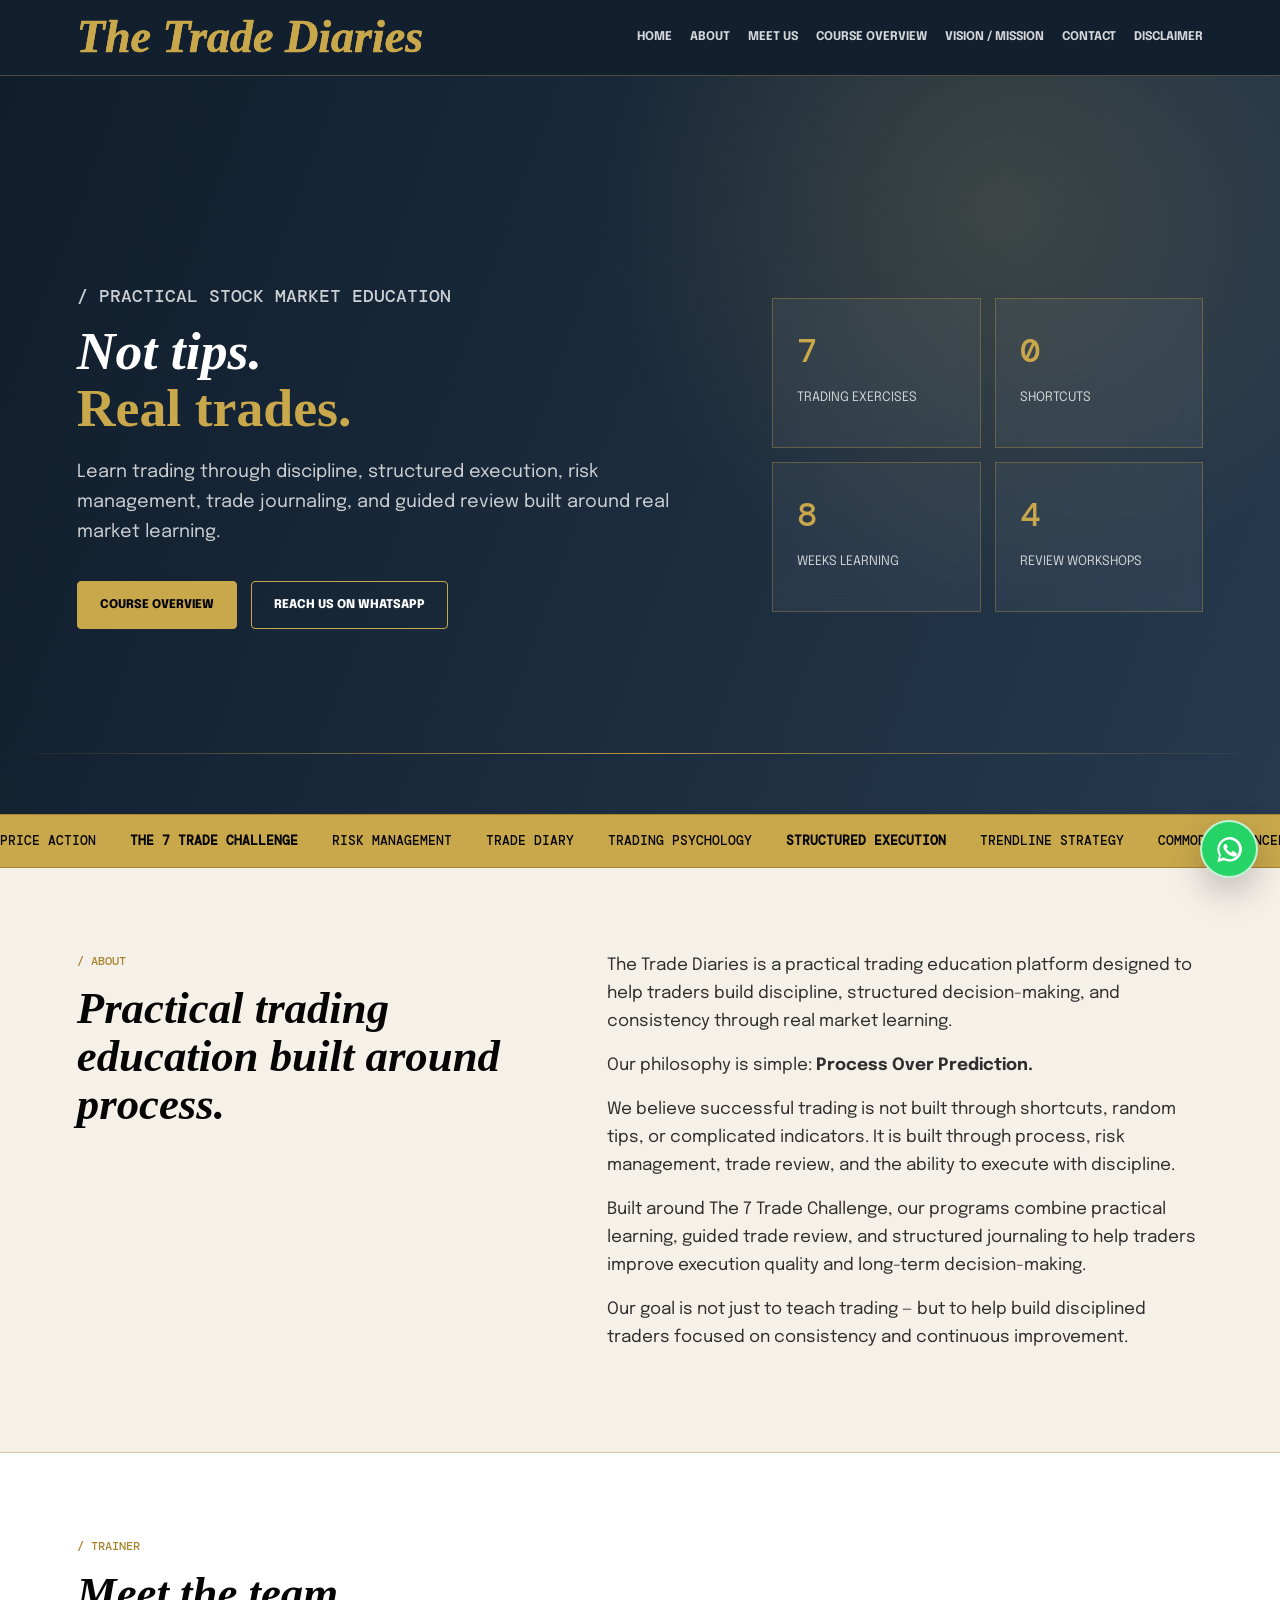
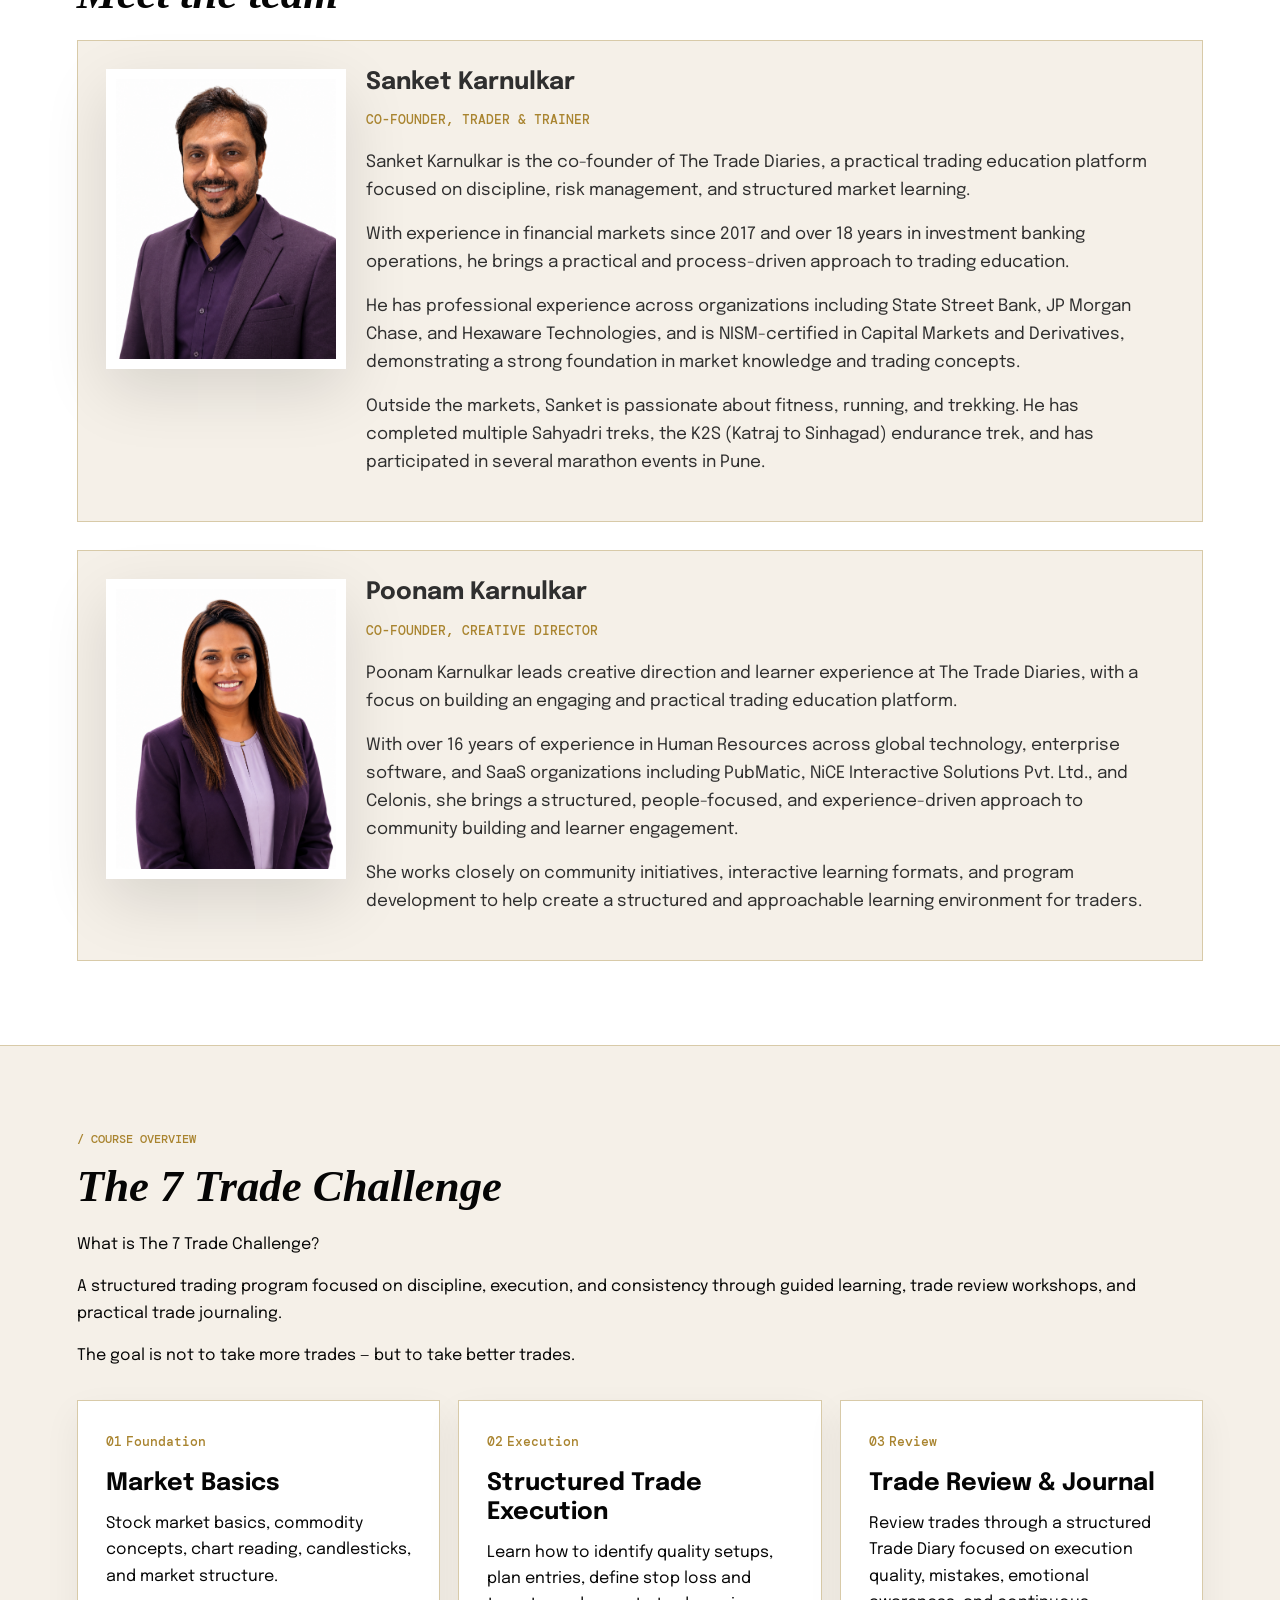
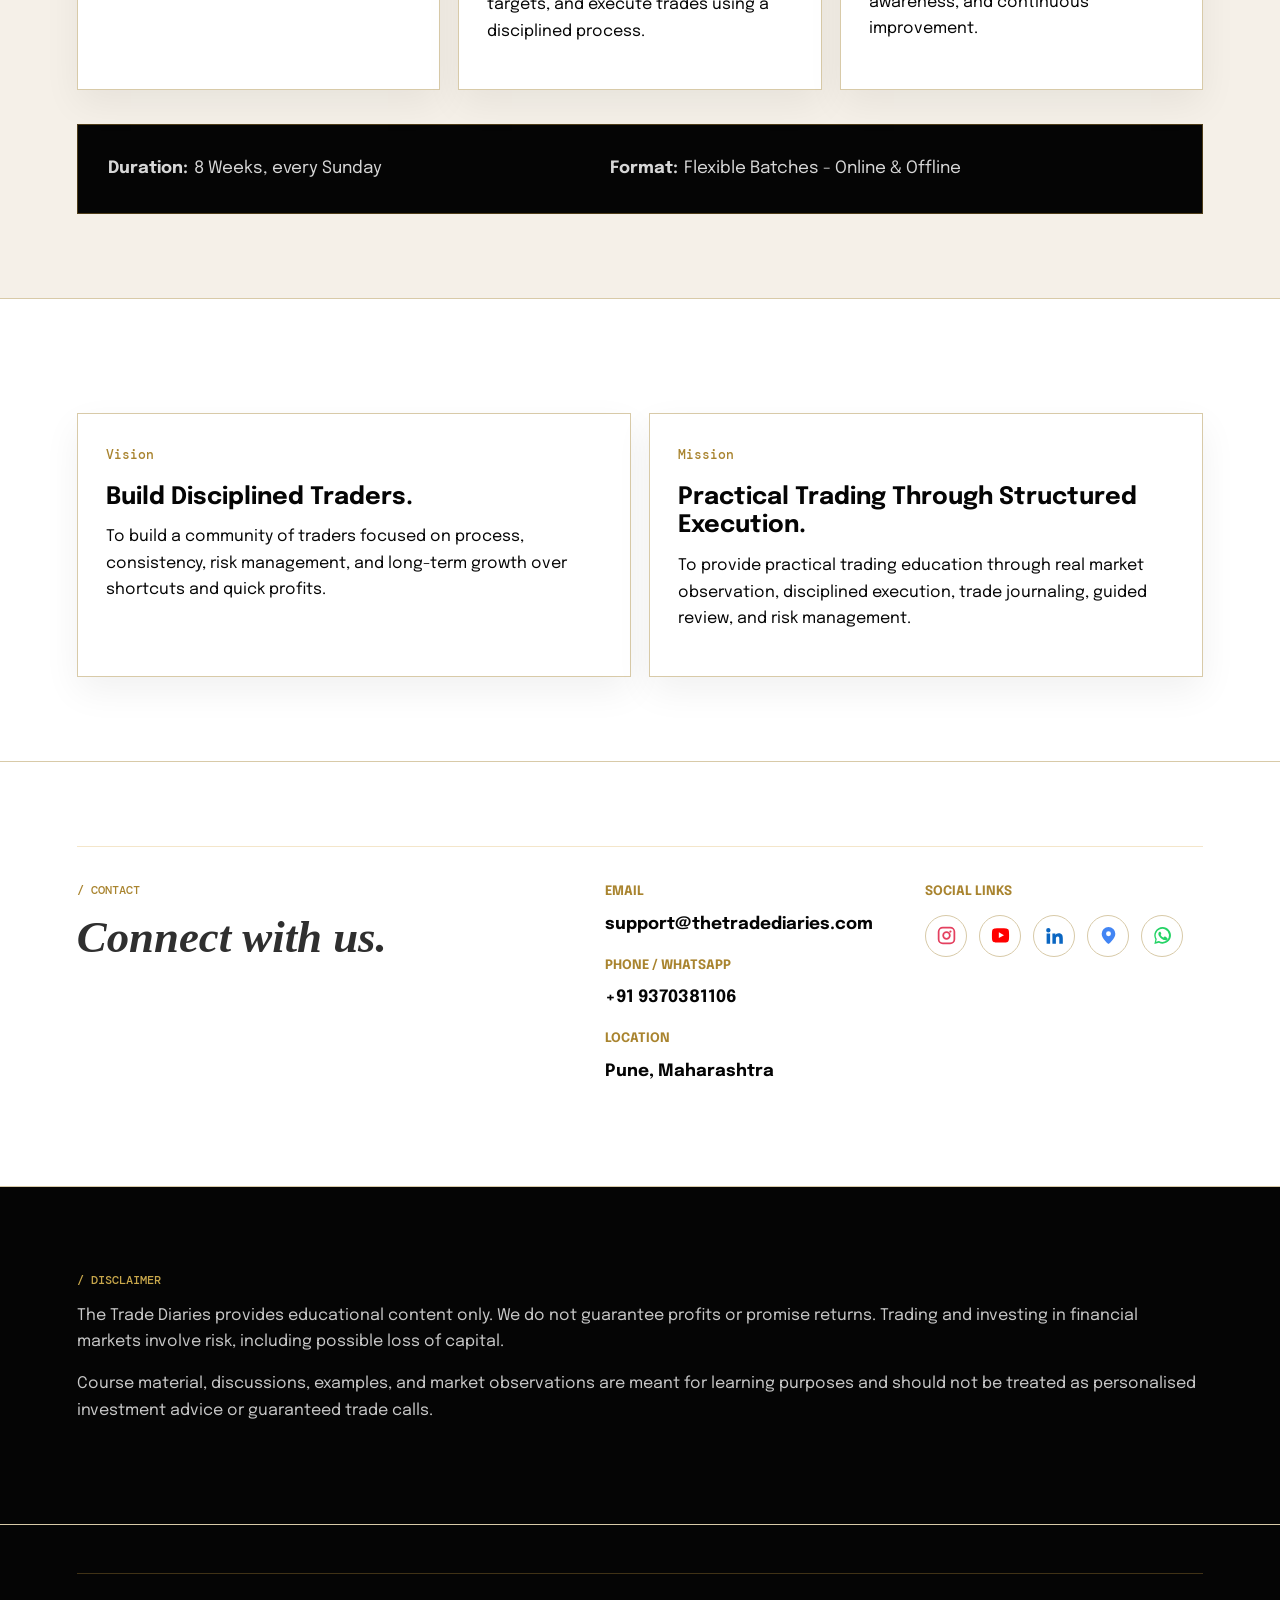
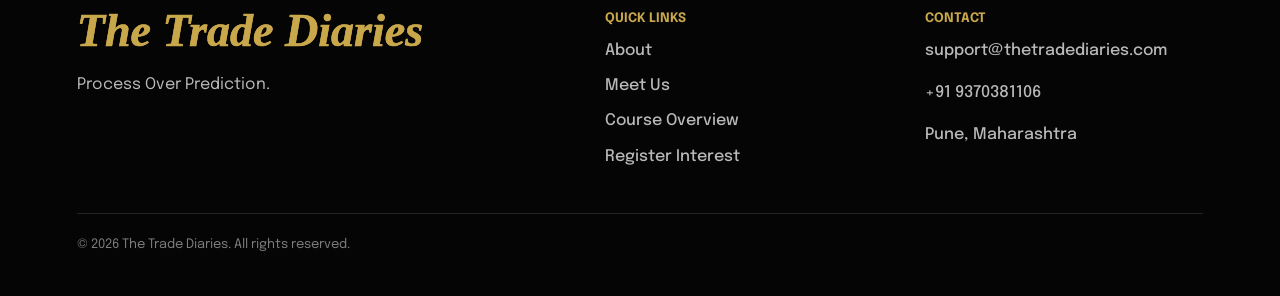
==== commit 3a89ab94: "Update index.html" ====
--- a/index.html
+++ b/index.html
@@ -163,7 +163,7 @@
                 <p class="profile-title">Co-Founder, Trader &amp; Trainer</p>
                 <p>Sanket Karnulkar is the co-founder of The Trade Diaries, a practical trading education platform focused on discipline, risk management, and structured market learning.</p>
                 <p>With experience in financial markets since 2017 and over 18 years in investment banking operations, he brings a practical and process-driven approach to trading education.</p>
-                <p>He has professional experience across organizations including State Street Bank, JP Morgan Chase, and Hexaware Technologies, and is also an authorised Mutual Fund Distributor and ARN holder (164050).</p>
+                <p>He has professional experience across organizations including State Street Bank, JP Morgan Chase, and Hexaware Technologies, and is NISM-certified in Capital Markets and Derivatives, demonstrating a strong foundation in market knowledge and trading concepts.</p>
                 <p>Outside the markets, Sanket is passionate about fitness, running, and trekking. He has completed multiple Sahyadri treks, the K2S (Katraj to Sinhagad) endurance trek, and has participated in several marathon events in Pune.</p>
 
             </div>
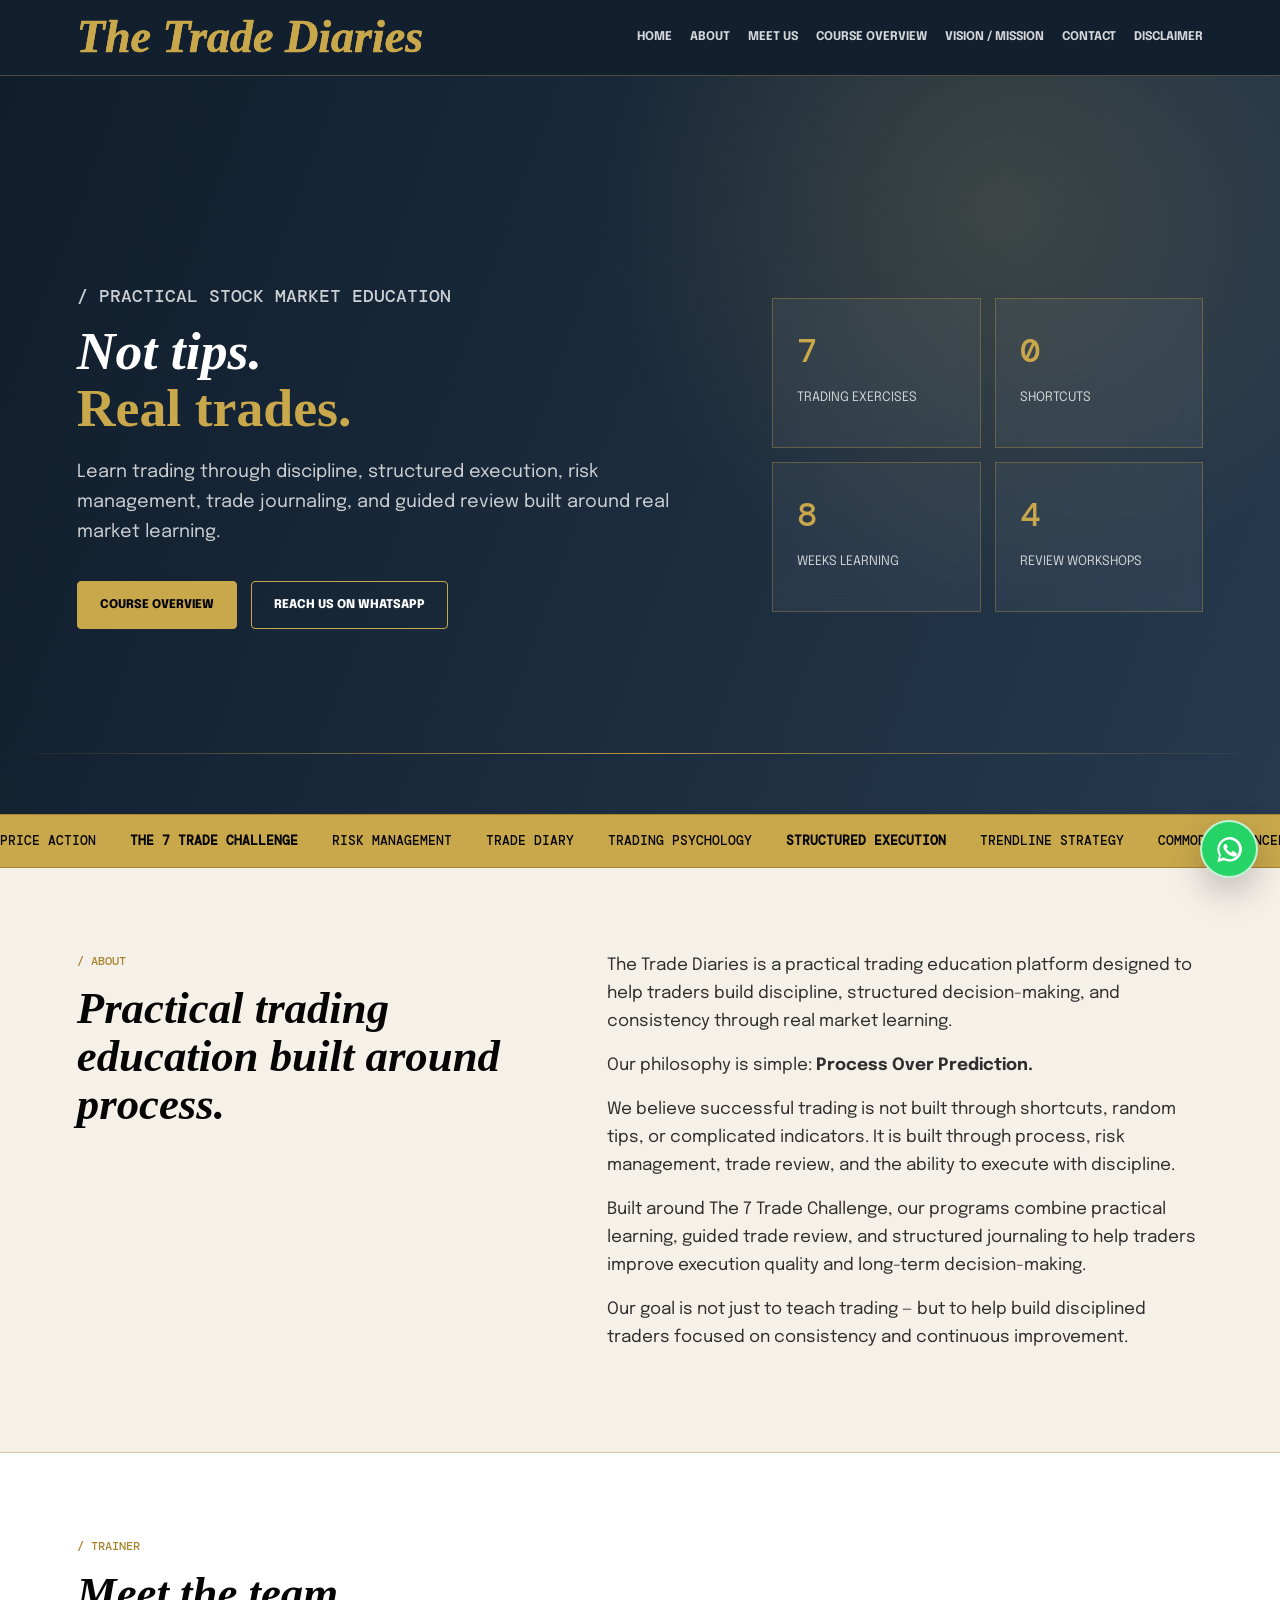
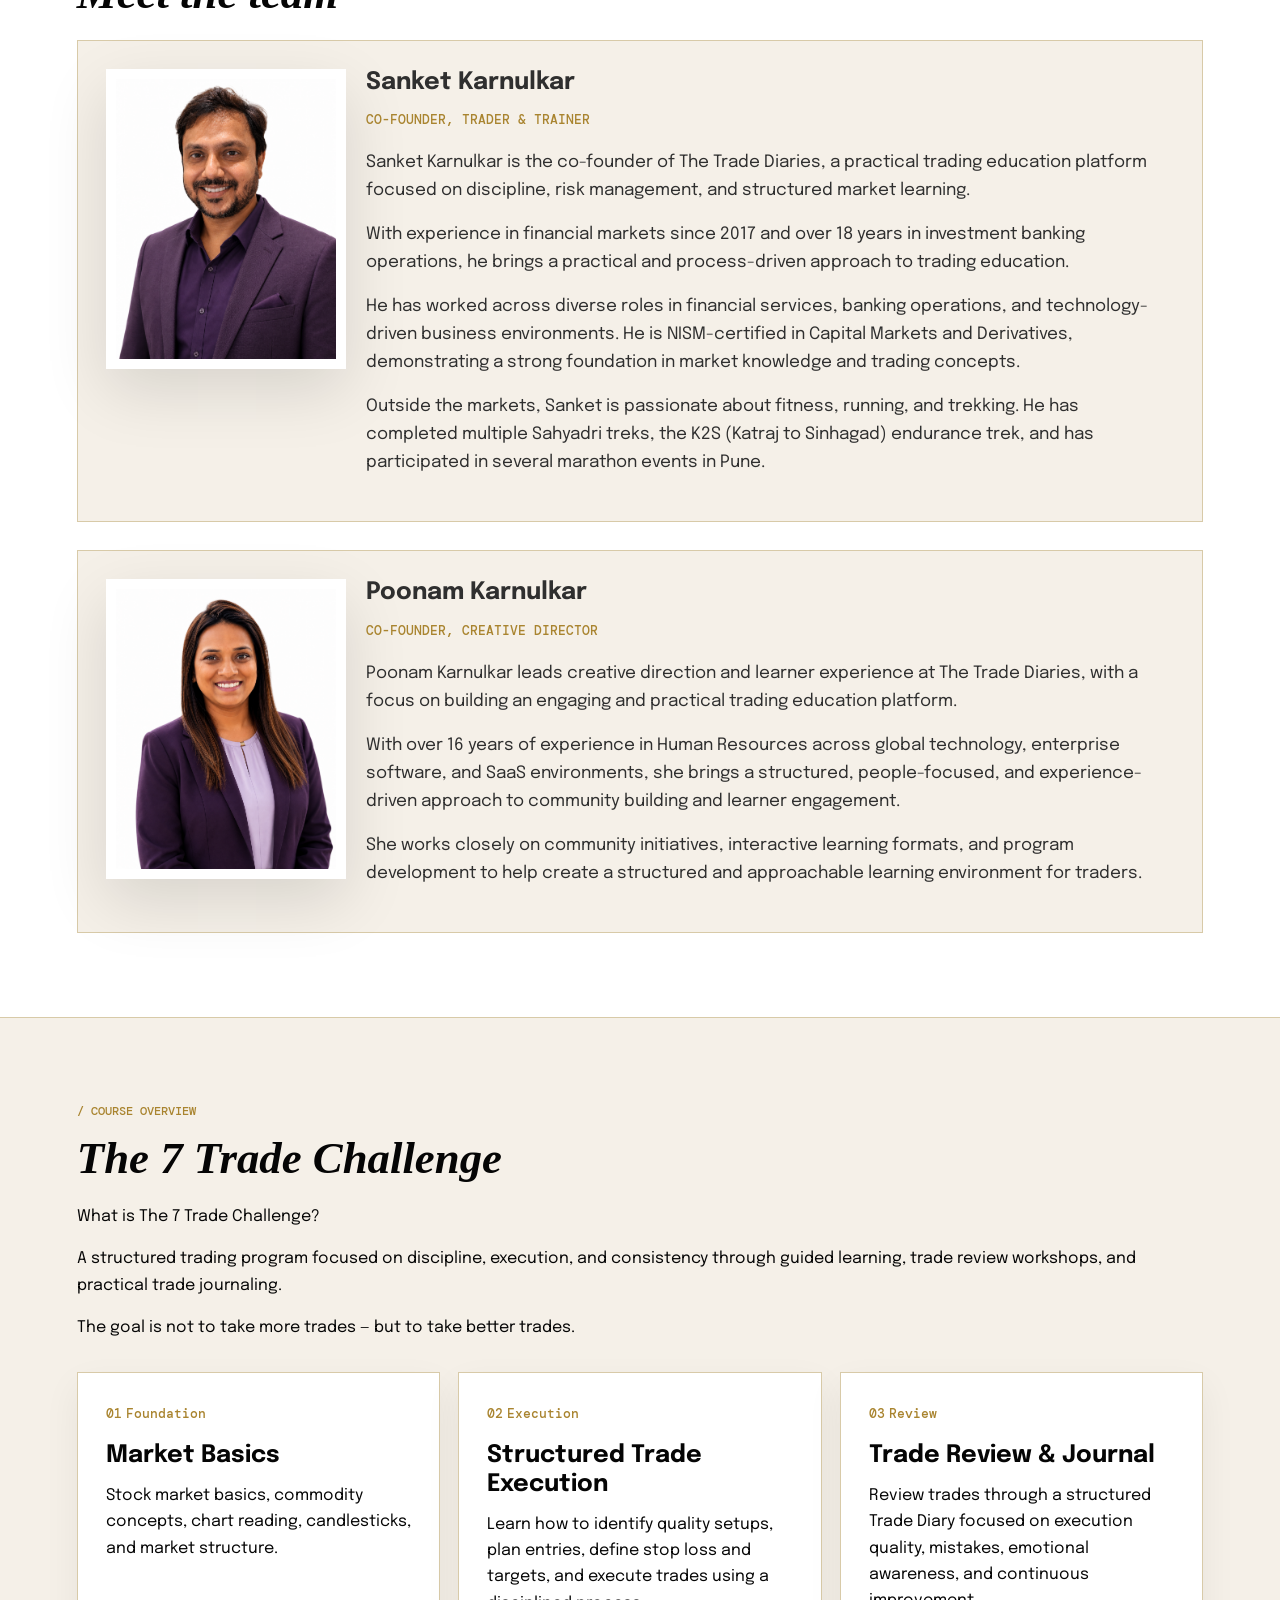
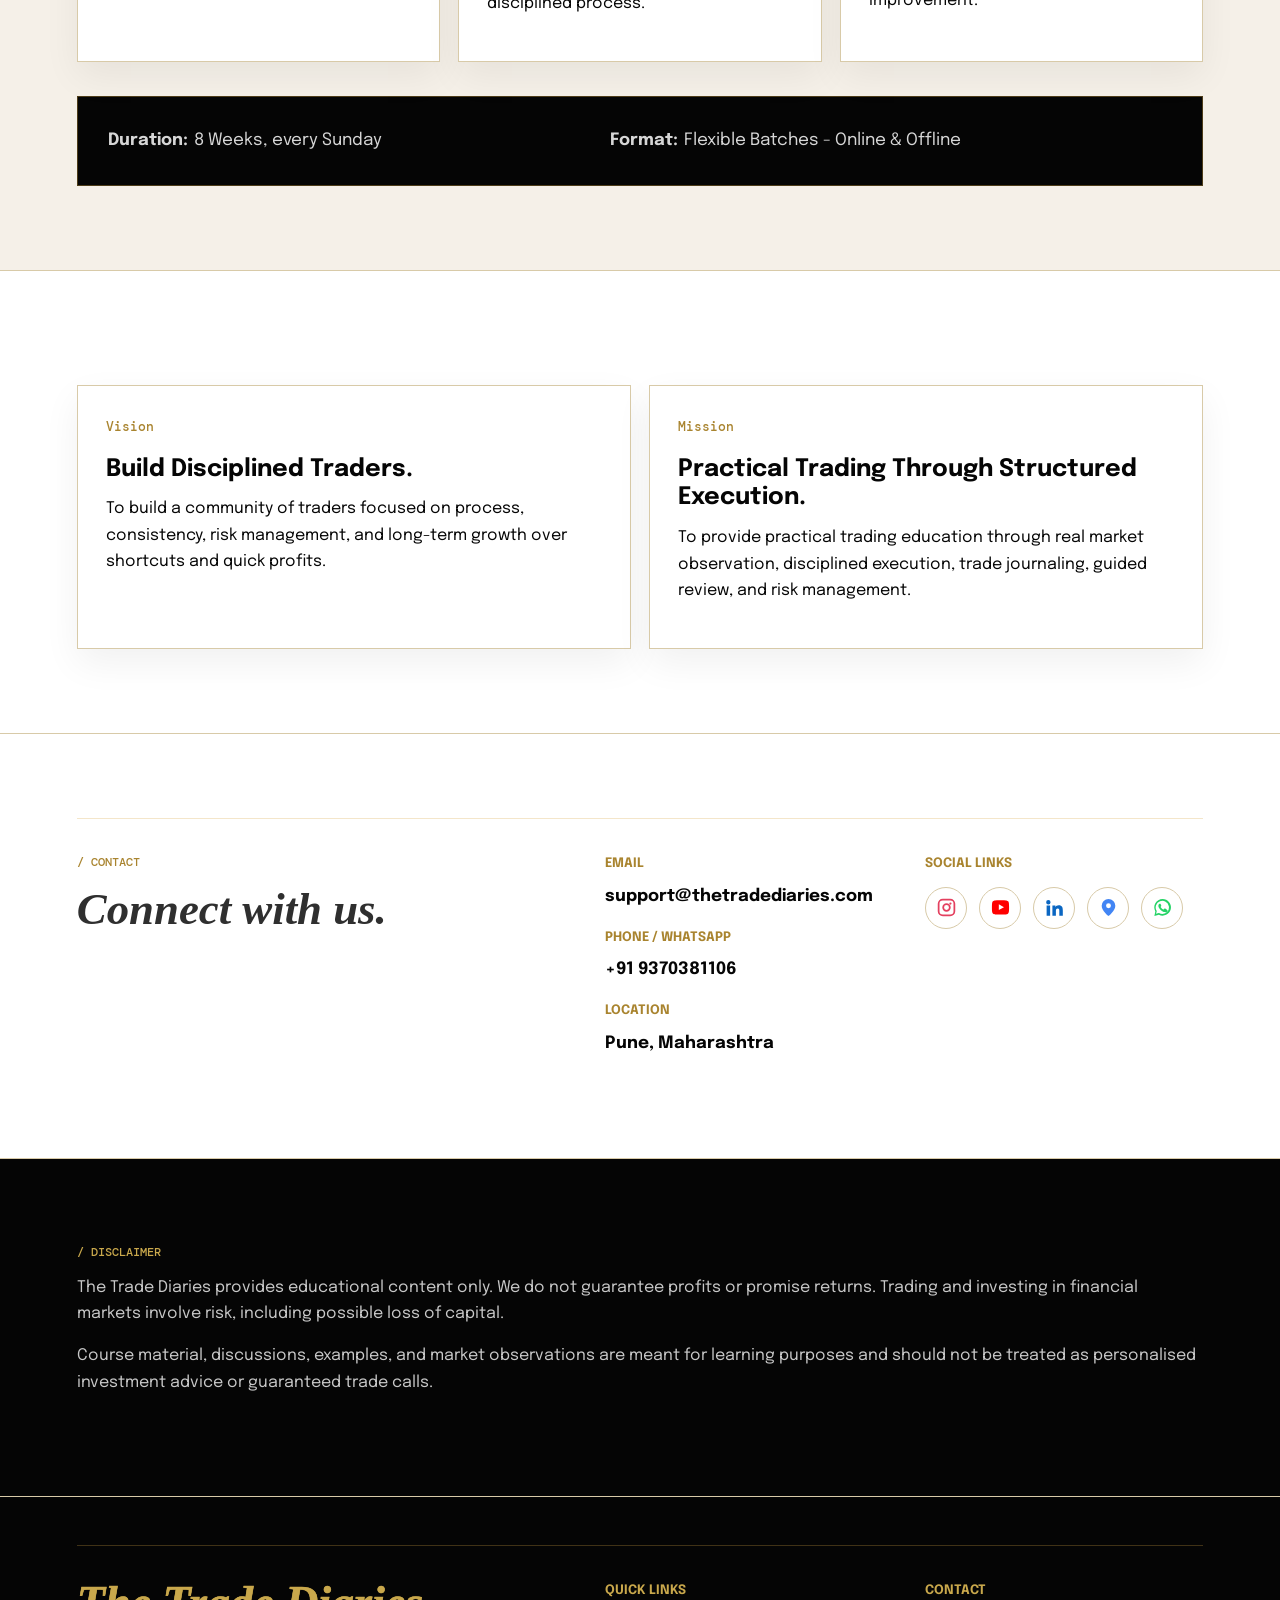
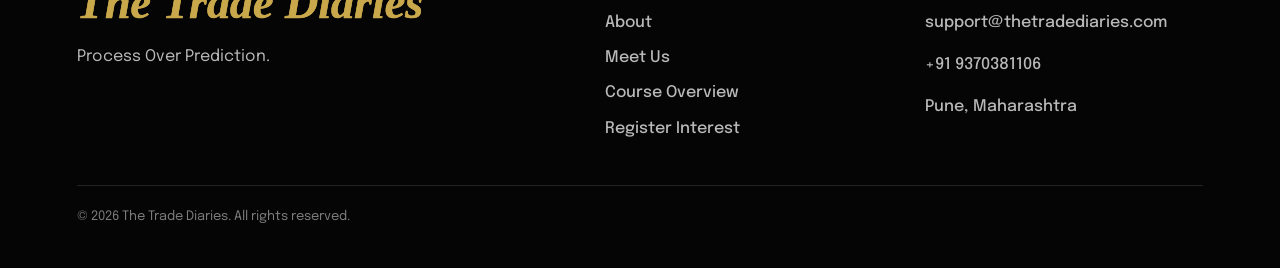
==== commit 8a990ac7: "Update index.html" ====
--- a/index.html
+++ b/index.html
@@ -163,7 +163,7 @@
                 <p class="profile-title">Co-Founder, Trader &amp; Trainer</p>
                 <p>Sanket Karnulkar is the co-founder of The Trade Diaries, a practical trading education platform focused on discipline, risk management, and structured market learning.</p>
                 <p>With experience in financial markets since 2017 and over 18 years in investment banking operations, he brings a practical and process-driven approach to trading education.</p>
-                <p>He has professional experience across organizations including State Street Bank, JP Morgan Chase, and Hexaware Technologies, and is NISM-certified in Capital Markets and Derivatives, demonstrating a strong foundation in market knowledge and trading concepts.</p>
+                <p>He has worked across diverse roles in financial services, banking operations, and technology-driven business environments. He is NISM-certified in Capital Markets and Derivatives, demonstrating a strong foundation in market knowledge and trading concepts.</p>
                 <p>Outside the markets, Sanket is passionate about fitness, running, and trekking. He has completed multiple Sahyadri treks, the K2S (Katraj to Sinhagad) endurance trek, and has participated in several marathon events in Pune.</p>
 
             </div>
@@ -174,7 +174,7 @@
                 <h3>Poonam Karnulkar</h3>
                 <p class="profile-title">Co-Founder, Creative Director</p>
                 <p>Poonam Karnulkar leads creative direction and learner experience at The Trade Diaries, with a focus on building an engaging and practical trading education platform.</p>
-                <p>With over 16 years of experience in Human Resources across global technology, enterprise software, and SaaS organizations including PubMatic, NiCE Interactive Solutions Pvt. Ltd., and Celonis, she brings a structured, people-focused, and experience-driven approach to community building and learner engagement.</p>
+                <p>With over 16 years of experience in Human Resources across global technology, enterprise software, and SaaS environments, she brings a structured, people-focused, and experience-driven approach to community building and learner engagement.</p>
                 <p>She works closely on community initiatives, interactive learning formats, and program development to help create a structured and approachable learning environment for traders.</p>
             </div>
         </div>
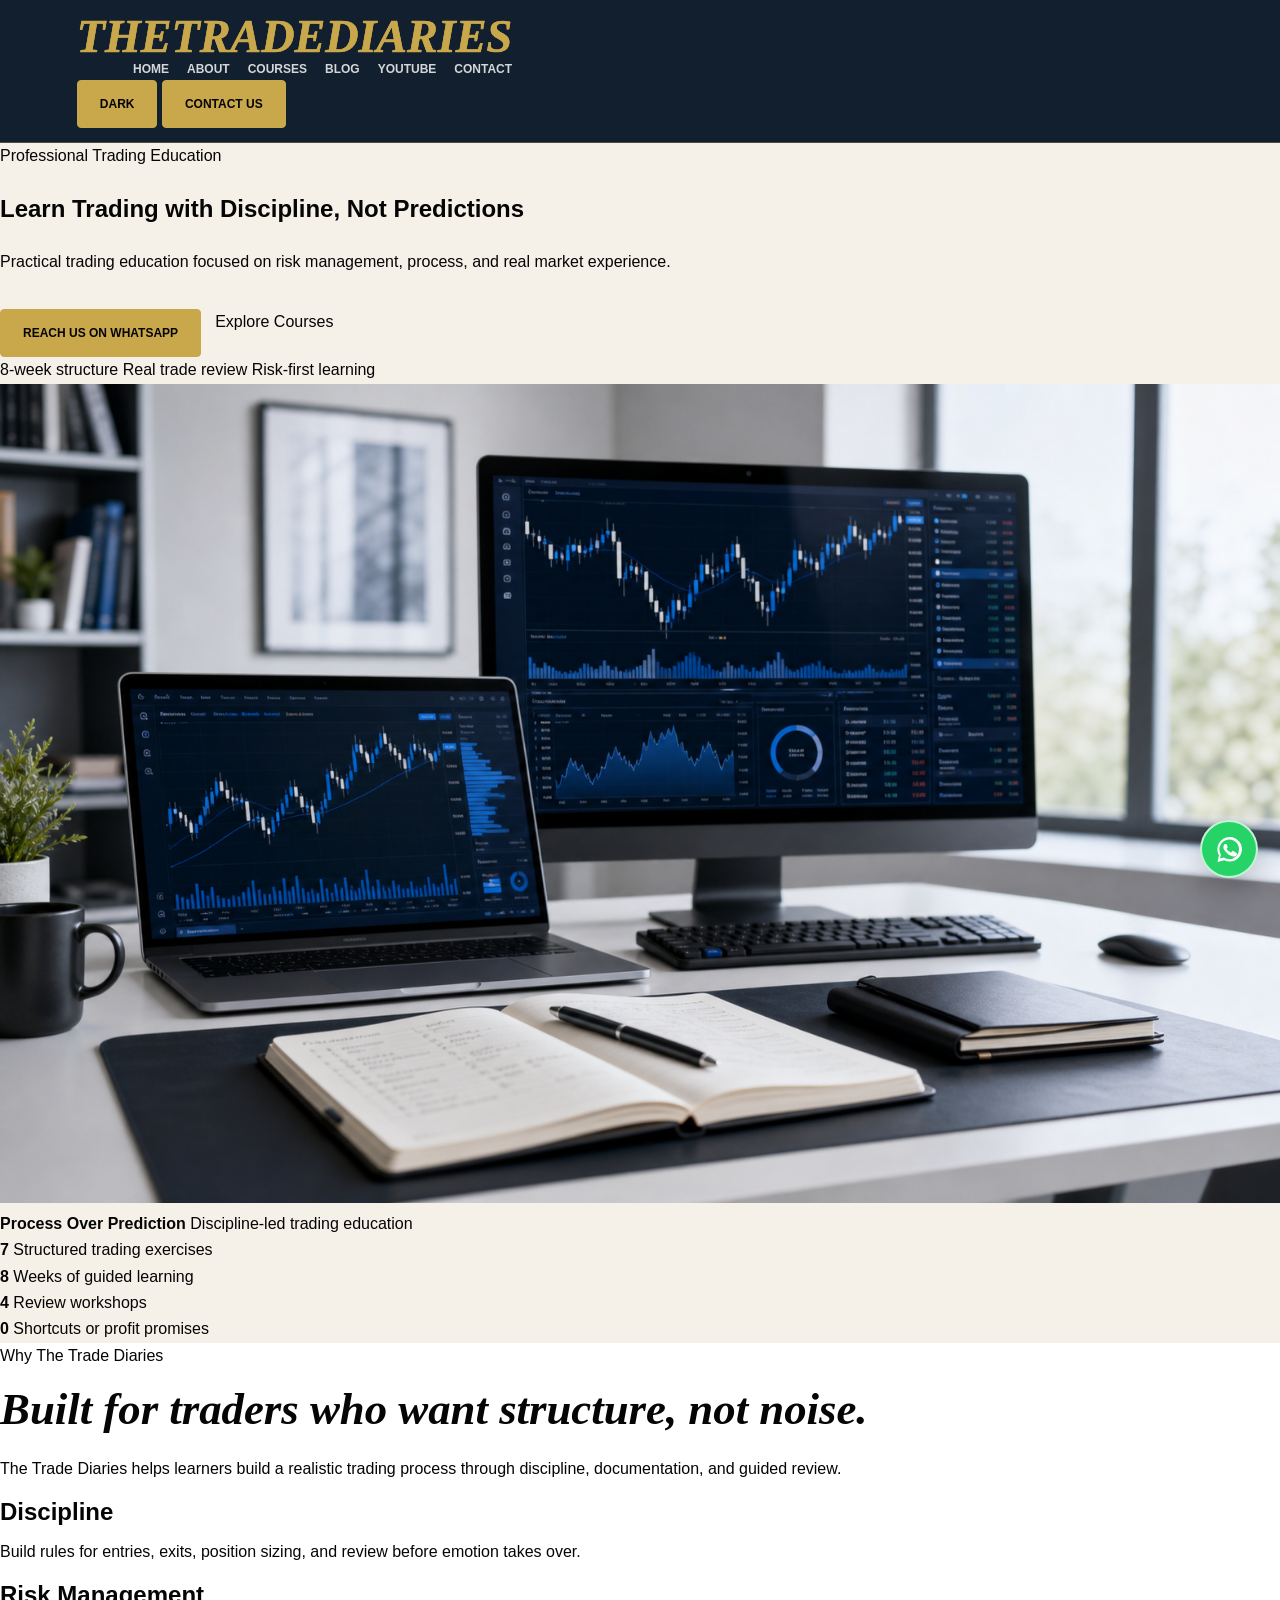
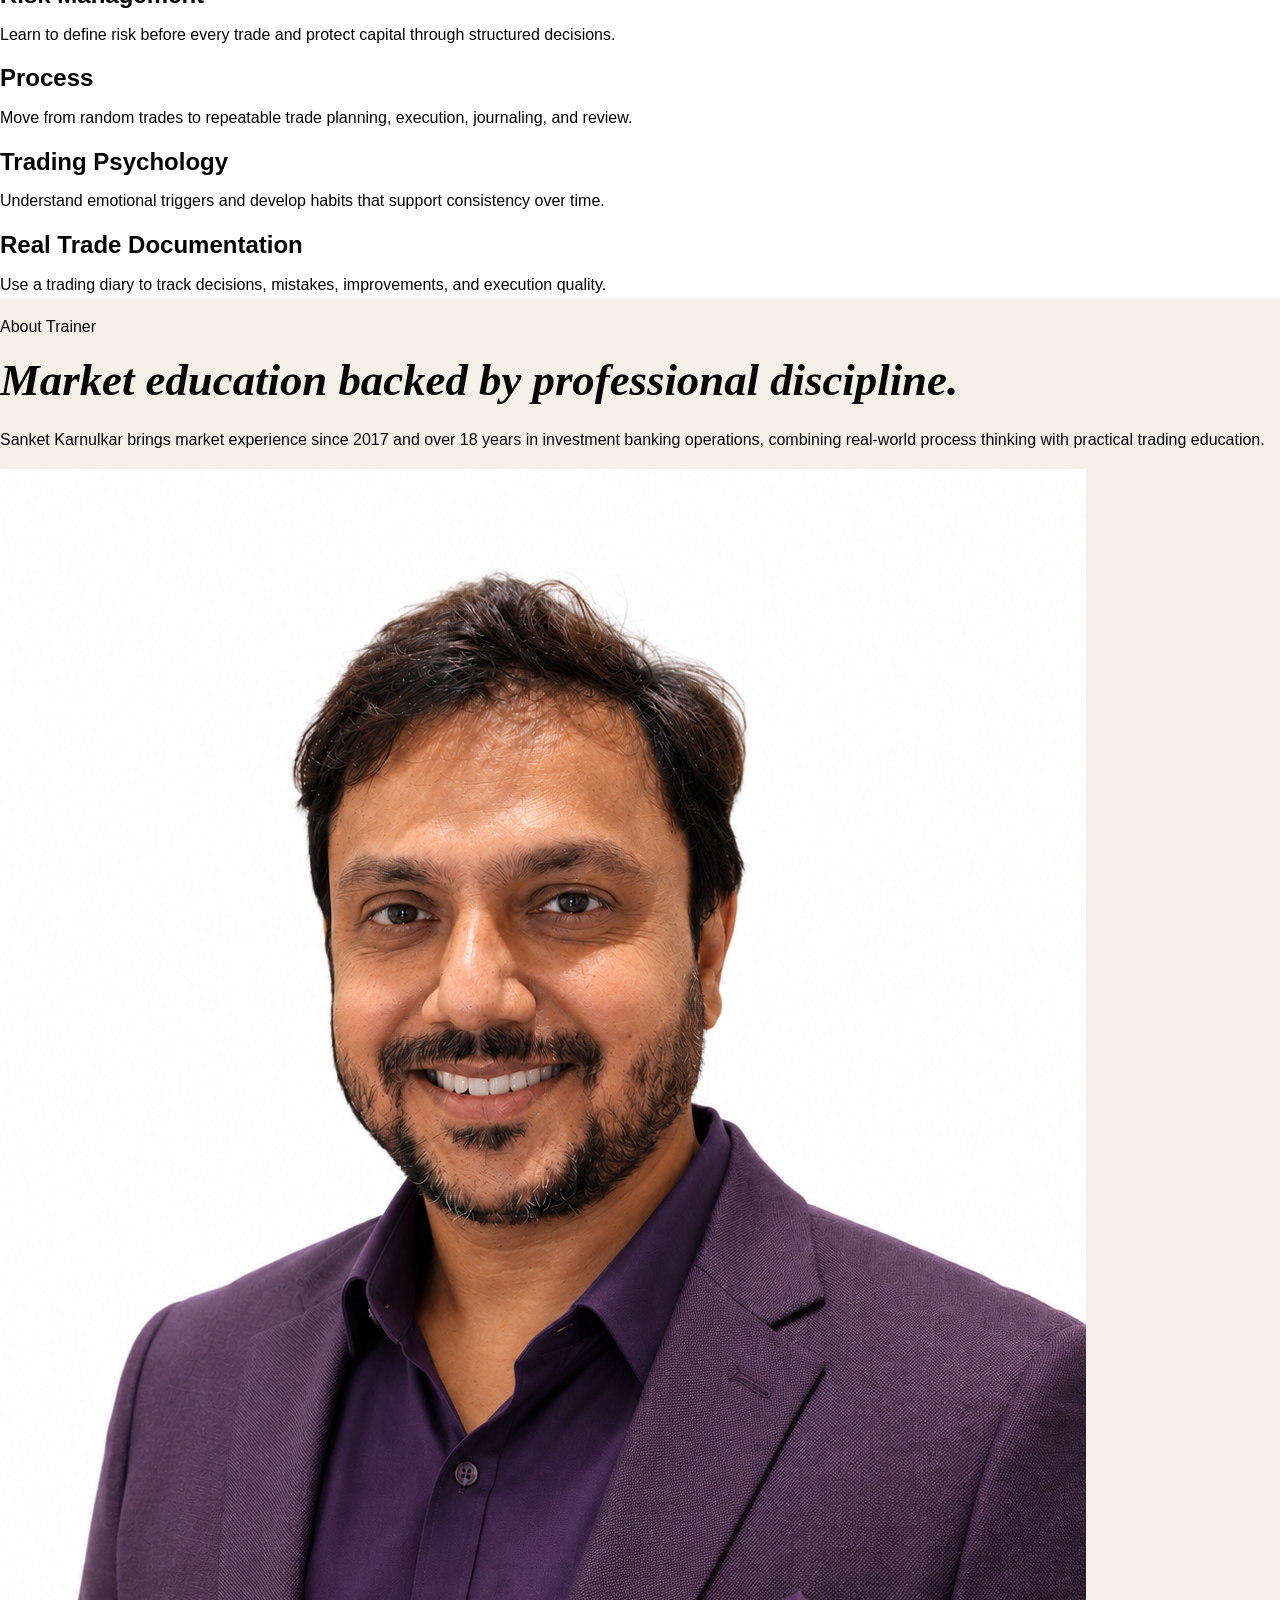
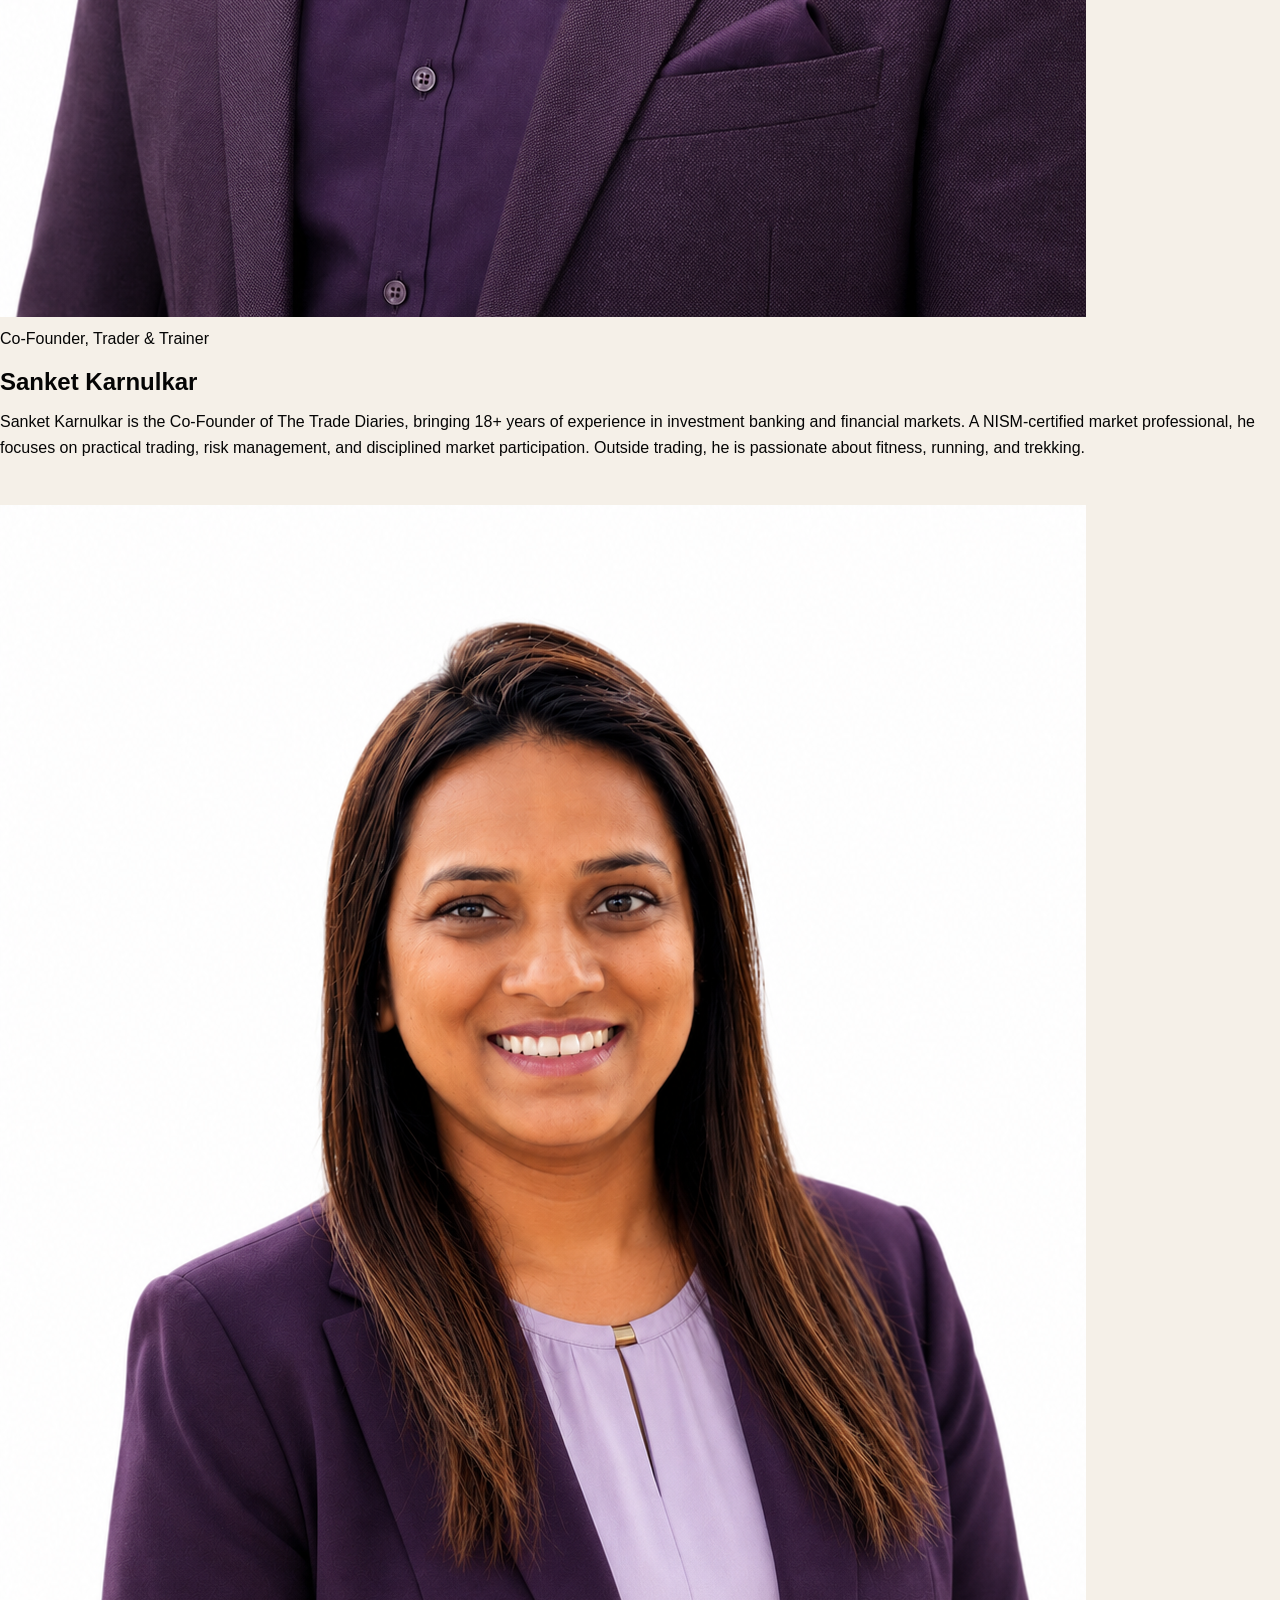
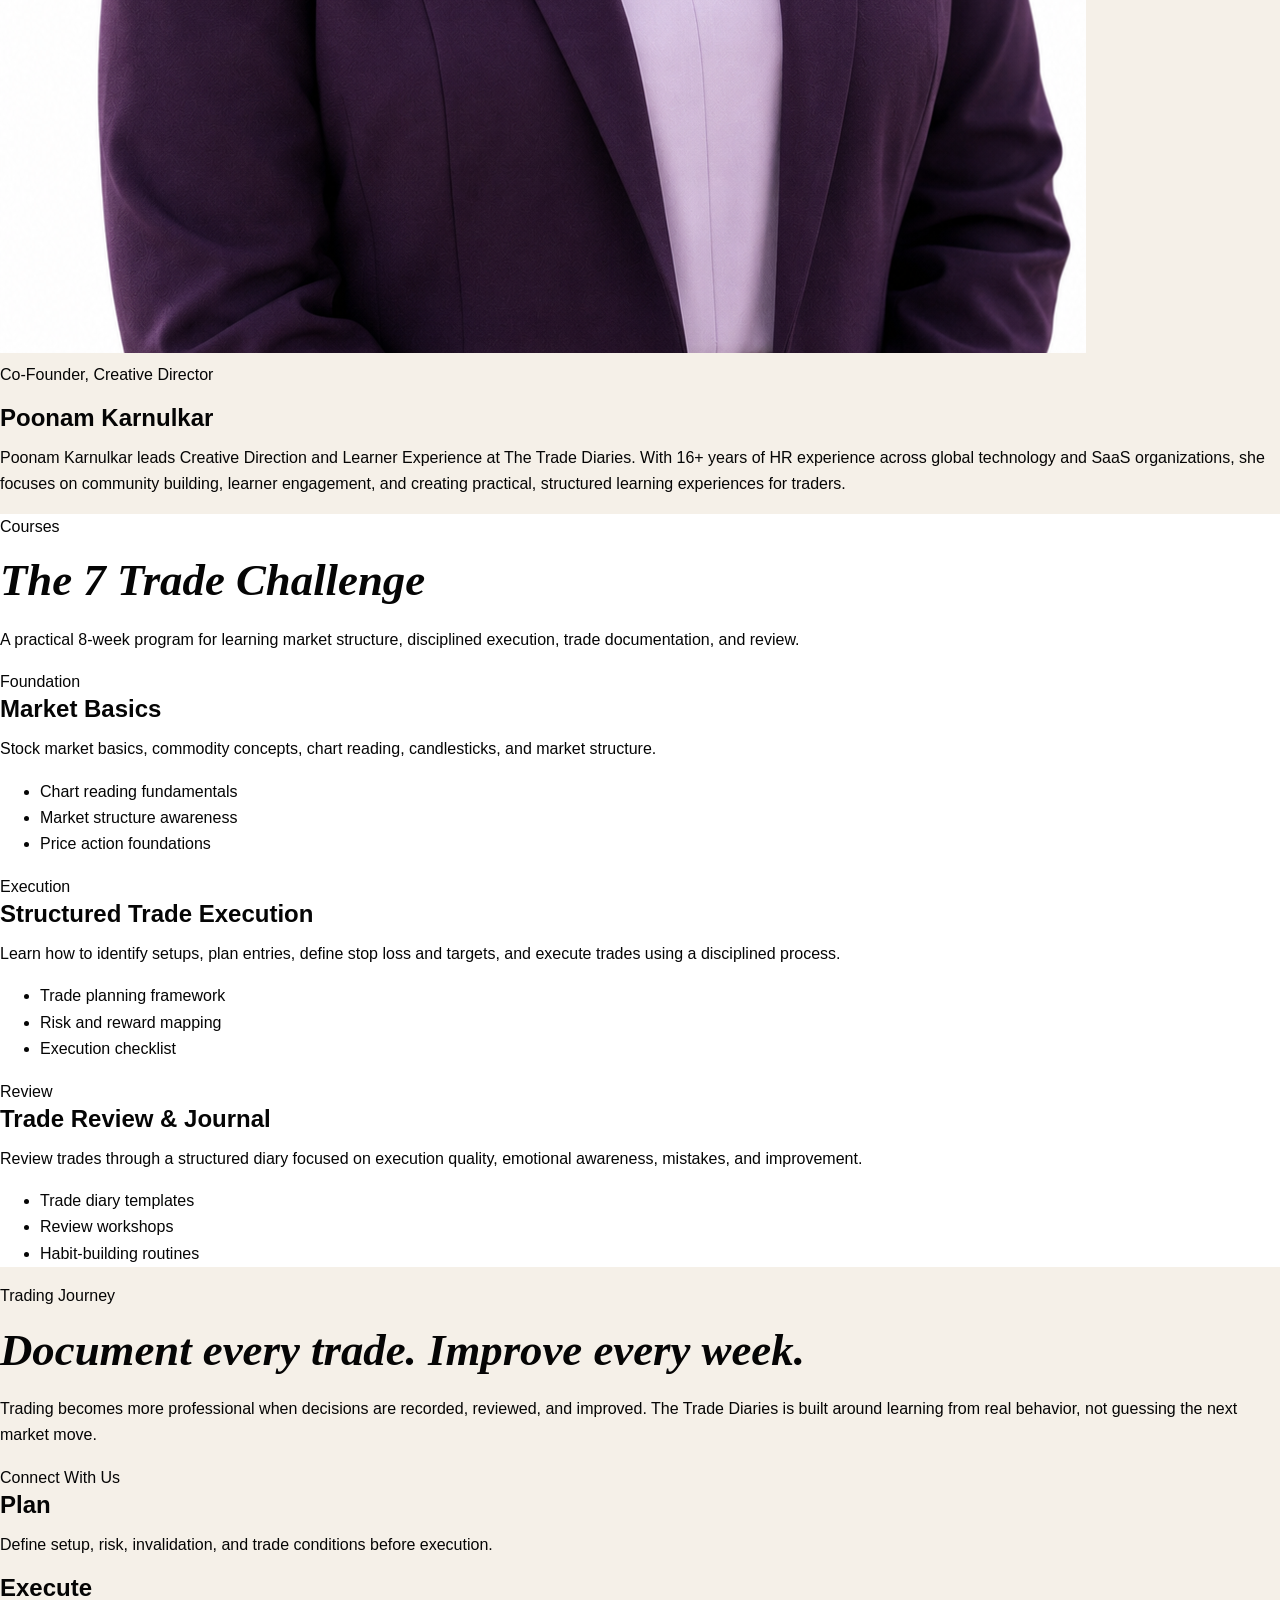
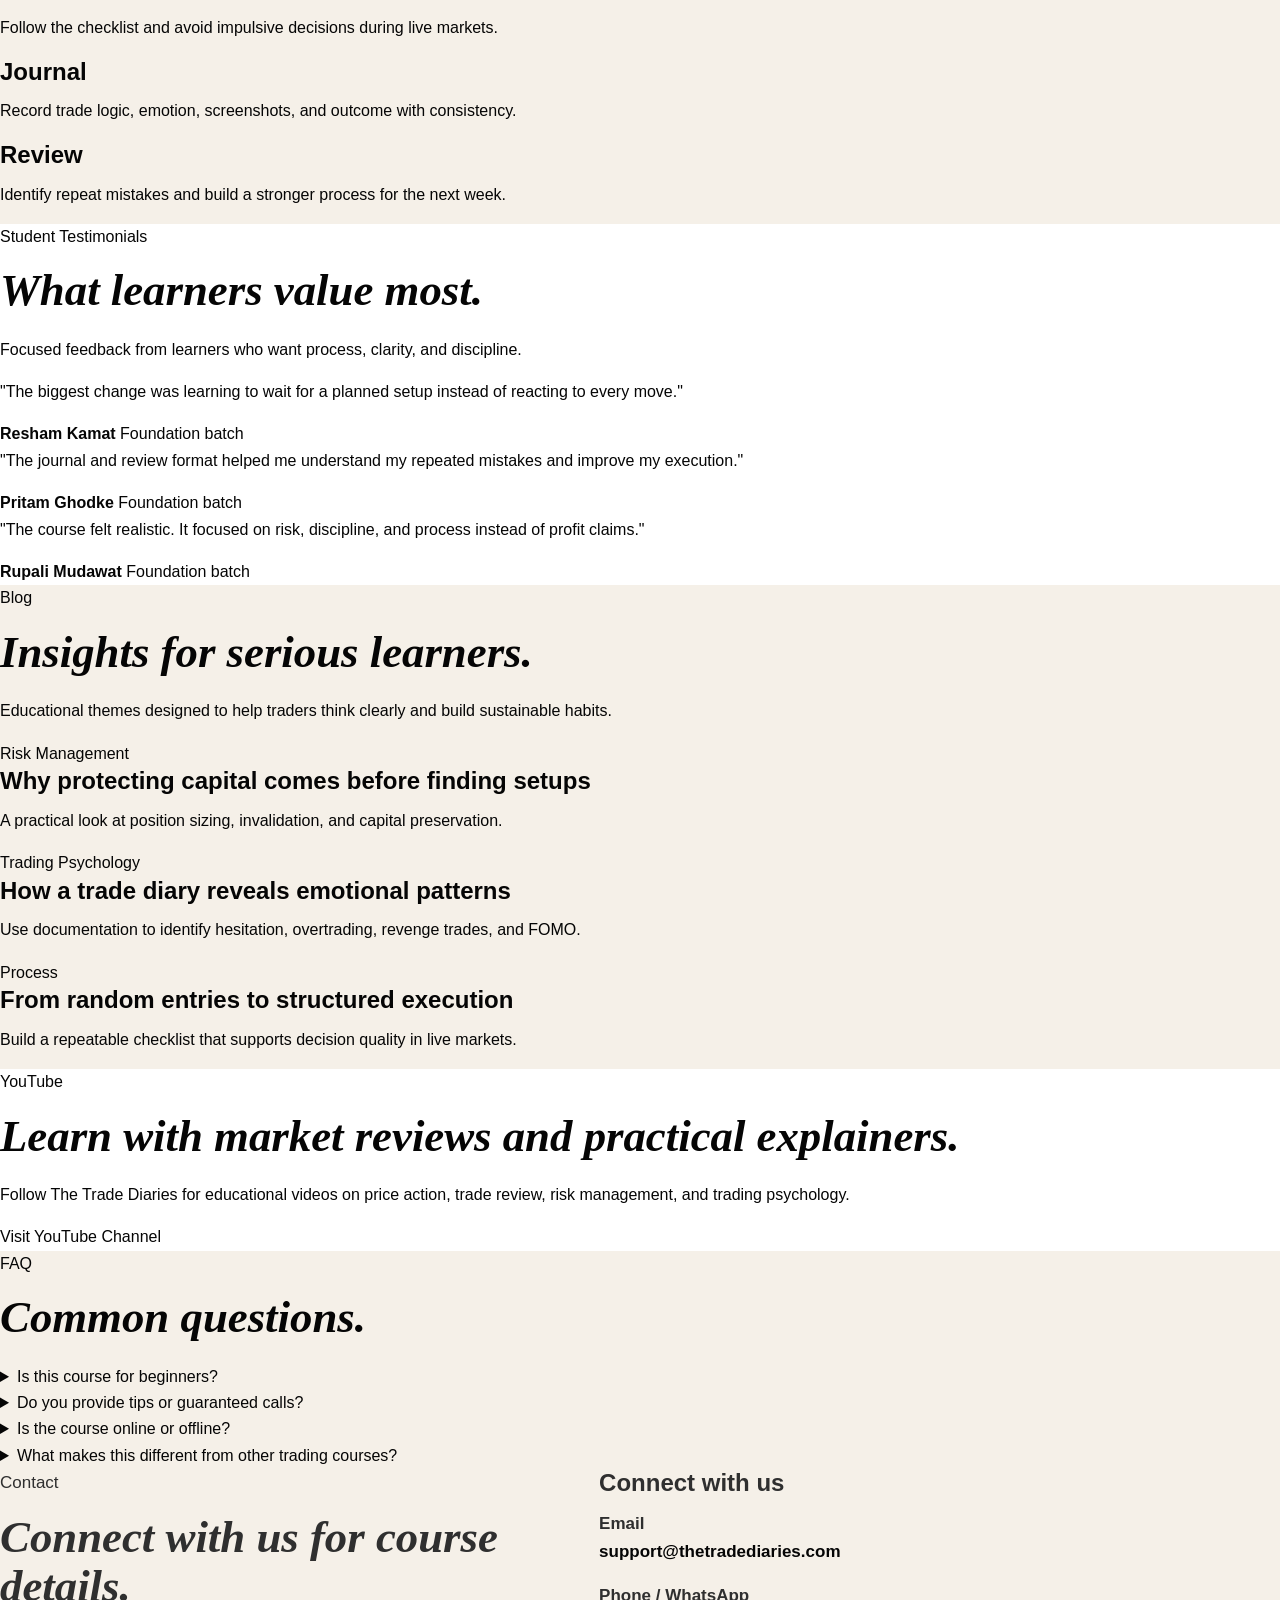
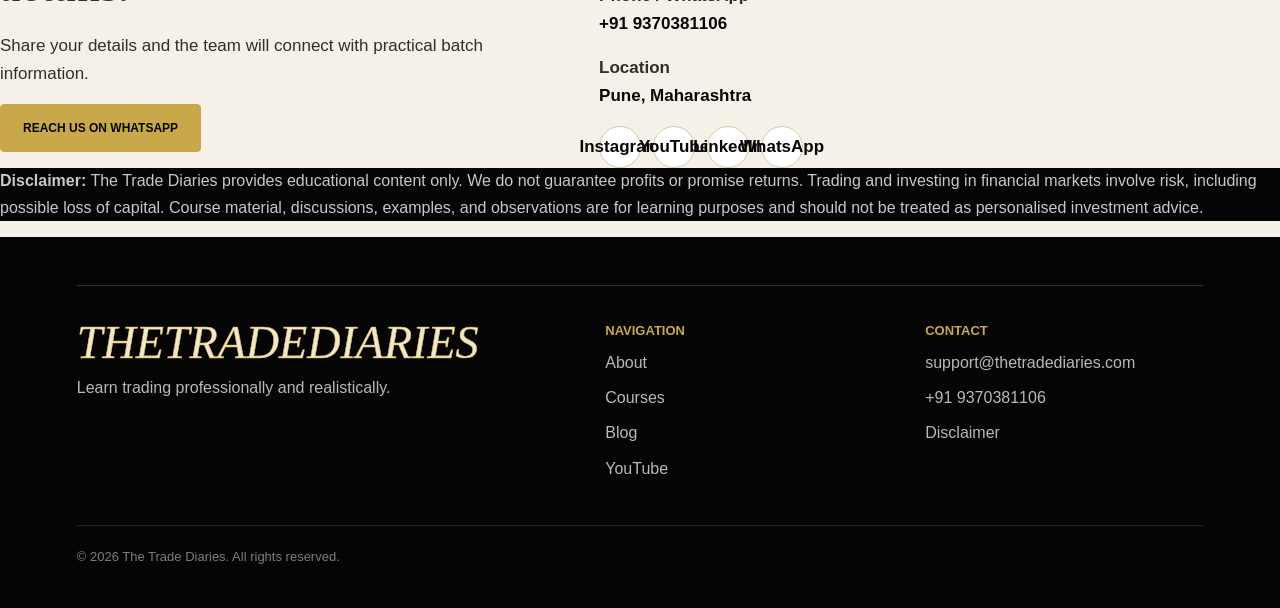
==== commit ad7edee0: "Update index.html" ====
--- a/index.html
+++ b/index.html
@@ -4,23 +4,23 @@
 <head>
 <meta charset="UTF-8">
 <meta name="viewport" content="width=device-width, initial-scale=1.0">
-<title>The Trade Diaries | Practical Stock Market Trading Course</title>
-<meta name="description" content="The Trade Diaries offers practical stock market education through The 7 Trade Challenge, price action, risk management, trade journaling, and real market review.">
-<meta name="keywords" content="The Trade Diaries, stock market course, trading course, price action, risk management, trading journal, The 7 Trade Challenge, trading psychology, stock market education">
+<title>The Trade Diaries | Professional Trading Education</title>
+<meta name="description" content="The Trade Diaries provides practical trading education focused on discipline, risk management, trading psychology, process, and real market documentation.">
+<meta name="keywords" content="The Trade Diaries, trading education, stock market course, risk management, trading psychology, trading journal, price action, trading discipline">
 <meta name="author" content="The Trade Diaries">
 <meta name="robots" content="index, follow">
 <link rel="canonical" href="https://thetradediaries.com/">
 <meta property="og:type" content="website">
-<meta property="og:title" content="The Trade Diaries | Practical Stock Market Trading Course">
-<meta property="og:description" content="Learn trading through structure, execution, journaling, review, risk management, and market discipline. Not tips. Real trades.">
+<meta property="og:title" content="The Trade Diaries | Professional Trading Education">
+<meta property="og:description" content="Learn trading professionally and realistically through discipline, risk management, process, and real market experience.">
 <meta property="og:url" content="https://thetradediaries.com/">
 <meta property="og:site_name" content="The Trade Diaries">
 <meta name="twitter:card" content="summary_large_image">
-<meta name="twitter:title" content="The Trade Diaries | Practical Stock Market Trading Course">
-<meta name="twitter:description" content="Practical stock market education built around process, discipline, risk management, and real trade review.">
+<meta name="twitter:title" content="The Trade Diaries | Professional Trading Education">
+<meta name="twitter:description" content="Practical trading education built around discipline, risk management, journaling, and real market review.">
 <link rel="preconnect" href="https://fonts.googleapis.com">
 <link rel="preconnect" href="https://fonts.gstatic.com" crossorigin>
-<link href="https://fonts.googleapis.com/css2?family=DM+Mono:wght@300;400;500&family=Epilogue:wght@300;400;500;700&display=swap" rel="stylesheet">
+<link href="https://fonts.googleapis.com/css2?family=Inter:wght@400;500;600;700;800&family=Poppins:wght@400;500;600;700&display=swap" rel="stylesheet">
 <link rel="stylesheet" href="style.css">
 <script type="application/ld+json">
 {
@@ -28,7 +28,7 @@
   "@type": "EducationalOrganization",
   "name": "The Trade Diaries",
   "url": "https://thetradediaries.com/",
-  "description": "Practical stock market education through The 7 Trade Challenge, price action, risk management, trading psychology, journaling, and real trade review.",
+  "description": "Professional trading education focused on discipline, risk management, trading psychology, process, journaling, and real market review.",
   "founder": {
     "@type": "Person",
     "name": "Sanket Karnulkar"
@@ -56,233 +56,338 @@
   "@context": "https://schema.org",
   "@type": "Course",
   "name": "The 7 Trade Challenge",
-  "description": "A practical 8-week trading program focused on real trade execution, price action, chart reading, risk management, journaling, and review.",
+  "description": "An 8-week trading education program focused on structured execution, risk management, trading psychology, trade journaling, and guided review.",
   "provider": {
     "@type": "EducationalOrganization",
     "name": "The Trade Diaries",
     "sameAs": "https://thetradediaries.com/"
   },
-  "educationalLevel": "Beginner",
+  "educationalLevel": "Beginner to Intermediate",
   "courseMode": "Online and offline"
 }
 </script>
 </head>
 
 <body>
-
-<header>
-    <div class="brand">
-        <a href="#home" class="brand-link">The Trade Diaries</a>
+<header class="site-header">
+    <div class="container header-inner">
+        <a href="#home" class="brand-link" aria-label="The Trade Diaries home">
+            <span>THE</span><span>TRADE</span><span>DIARIES</span>
+        </a>
+
+        <button class="nav-toggle" type="button" aria-expanded="false" aria-controls="primaryNav">
+            <span class="nav-toggle-line"></span>
+            <span class="nav-toggle-line"></span>
+            <span class="nav-toggle-line"></span>
+            <span class="sr-only">Menu</span>
+        </button>
+
+        <nav id="primaryNav" class="primary-nav" aria-label="Primary navigation">
+            <a href="#home">Home</a>
+            <a href="#about">About</a>
+            <a href="#courses">Courses</a>
+            <a href="#blog">Blog</a>
+            <a href="#youtube">YouTube</a>
+            <a href="#contact">Contact</a>
+        </nav>
+
+        <div class="header-actions">
+            <button type="button" class="theme-toggle" data-theme-toggle aria-label="Toggle dark mode">Dark</button>
+            <button type="button" class="btn btn-primary btn-small" data-whatsapp-open>Contact Us</button>
+        </div>
     </div>
-
-    <button class="nav-toggle" type="button" aria-expanded="false" aria-controls="primaryNav">
-        <span class="nav-toggle-line"></span>
-        <span class="nav-toggle-line"></span>
-        <span class="nav-toggle-line"></span>
-        <span class="sr-only">Menu</span>
-    </button>
-
-    <nav id="primaryNav">
-        <a href="#home">Home</a>
-        <a href="#about">About</a>
-        <a href="#trainer">Meet Us</a>
-        <a href="#course">Course Overview</a>
-        <a href="#vision">Vision / Mission</a>
-        <a href="#contact">Contact</a>
-        <a href="#disclaimer">Disclaimer</a>
-    </nav>
 </header>
 
 <main>
-    <section id="home" class="launch-hero">
-        <div class="hero-bg-line" aria-hidden="true"></div>
-        <div class="launch-hero-content">
-            <p class="section-eyebrow">/ Practical Stock Market Education</p>
-            <h1>Not tips.<br><em>Real trades.</em></h1>
-            <p>Learn trading through discipline, structured execution, risk management, trade journaling, and guided review built around real market learning.</p>
-            <div class="hero-actions">
-                <a href="#course" class="button-link">Course Overview</a>
-                <button type="button" class="btn-ghost" data-whatsapp-open>Reach Us on WhatsApp</button>
-            </div>
-        </div>
-        <div class="hero-stats">
-            <div class="stat-item"><div class="stat-num">7</div><div class="stat-label">Trading Exercises</div></div>
-            <div class="stat-item"><div class="stat-num">0</div><div class="stat-label">Shortcuts</div></div>
-            <div class="stat-item"><div class="stat-num">8</div><div class="stat-label">Weeks Learning</div></div>
-            <div class="stat-item"><div class="stat-num">4</div><div class="stat-label">Review Workshops</div></div>
-        </div>
-    </section>
-
-    <div class="strategy-strip" aria-label="Strategies and services">
-        <div class="strategy-strip-inner">
-            <span>Price Action</span>
-            <span class="gold">The 7 Trade Challenge</span>
-            <span>Risk Management</span>
-            <span>Trade Diary</span>
-            <span>Trading Psychology</span>
-            <span class="gold">Structured Execution</span>
-            <span>Trendline Strategy</span>
-            <span>Commodity Concepts</span>
-            <span>Chart Reading</span>
-            <span>Price Action</span>
-            <span class="gold">The 7 Trade Challenge</span>
-            <span>Risk Management</span>
-            <span>Trade Diary</span>
-            <span>Trading Psychology</span>
-            <span class="gold">Structured Execution</span>
-            <span>Trendline Strategy</span>
-            <span>Commodity Concepts</span>
-            <span>Chart Reading</span>
-        </div>
-    </div>
-
-    <section id="about" class="content-section template-section story-section">
-        <div class="story-layout">
+    <section id="home" class="hero section">
+        <div class="container hero-grid">
+            <div class="hero-copy reveal">
+                <p class="eyebrow">Professional Trading Education</p>
+                <h1>Learn Trading with Discipline, Not Predictions</h1>
+                <p class="hero-subtitle">Practical trading education focused on risk management, process, and real market experience.</p>
+                <div class="hero-actions">
+                    <button type="button" class="btn btn-primary" data-whatsapp-open>Reach Us on WhatsApp</button>
+                    <a href="#courses" class="btn btn-secondary">Explore Courses</a>
+                </div>
+                <div class="trust-row" aria-label="Program highlights">
+                    <span>8-week structure</span>
+                    <span>Real trade review</span>
+                    <span>Risk-first learning</span>
+                </div>
+            </div>
+
+            <div class="hero-media reveal">
+                <img src="Images/trading-workspace-hero.png" alt="Professional trading workspace with market analysis screens and a trading journal">
+                <div class="hero-metric-card">
+                    <strong>Process Over Prediction</strong>
+                    <span>Discipline-led trading education</span>
+                </div>
+            </div>
+        </div>
+    </section>
+
+    <section class="stats-section">
+        <div class="container stats-grid">
+            <div class="stat-card">
+                <strong>7</strong>
+                <span>Structured trading exercises</span>
+            </div>
+            <div class="stat-card">
+                <strong>8</strong>
+                <span>Weeks of guided learning</span>
+            </div>
+            <div class="stat-card">
+                <strong>4</strong>
+                <span>Review workshops</span>
+            </div>
+            <div class="stat-card">
+                <strong>0</strong>
+                <span>Shortcuts or profit promises</span>
+            </div>
+        </div>
+    </section>
+
+    <section id="about" class="section alt-section">
+        <div class="container section-heading">
+            <p class="eyebrow">Why The Trade Diaries</p>
+            <h2>Built for traders who want structure, not noise.</h2>
+            <p>The Trade Diaries helps learners build a realistic trading process through discipline, documentation, and guided review.</p>
+        </div>
+        <div class="container feature-grid">
+            <article class="card feature-card">
+                <h3>Discipline</h3>
+                <p>Build rules for entries, exits, position sizing, and review before emotion takes over.</p>
+            </article>
+            <article class="card feature-card">
+                <h3>Risk Management</h3>
+                <p>Learn to define risk before every trade and protect capital through structured decisions.</p>
+            </article>
+            <article class="card feature-card">
+                <h3>Process</h3>
+                <p>Move from random trades to repeatable trade planning, execution, journaling, and review.</p>
+            </article>
+            <article class="card feature-card">
+                <h3>Trading Psychology</h3>
+                <p>Understand emotional triggers and develop habits that support consistency over time.</p>
+            </article>
+            <article class="card feature-card">
+                <h3>Real Trade Documentation</h3>
+                <p>Use a trading diary to track decisions, mistakes, improvements, and execution quality.</p>
+            </article>
+        </div>
+    </section>
+
+    <section id="trainer" class="section">
+        <div class="container split-heading">
             <div>
-                <p class="section-eyebrow">/ About</p>
-                <h2>Practical trading education built around process.</h2>
-            </div>
-            <div class="story-copy">
-                <p>The Trade Diaries is a practical trading education platform designed to help traders build discipline, structured decision-making, and consistency through real market learning.</p>
-                <p>Our philosophy is simple: <strong>Process Over Prediction.</strong></p>
-                <p>We believe successful trading is not built through shortcuts, random tips, or complicated indicators. It is built through process, risk management, trade review, and the ability to execute with discipline.</p>
-                <p>Built around The 7 Trade Challenge, our programs combine practical learning, guided trade review, and structured journaling to help traders improve execution quality and long-term decision-making.</p>
-                <p>Our goal is not just to teach trading — but to help build disciplined traders focused on consistency and continuous improvement.</p>
-            </div>
-        </div>
-    </section>
-
-    <section id="trainer" class="content-section template-section alt-section">
-        <p class="section-eyebrow">/ Trainer</p>
-        <h2>Meet the team</h2>
-        <div class="team-grid">
-        <div class="team-card trainer-feature sanket-card">
-            <img src="Images/Sanket.png" alt="Sanket Karnulkar" loading="lazy" decoding="async">
-            <div class="trainer-copy">
-                <h3>Sanket Karnulkar</h3>
-                <p class="profile-title">Co-Founder, Trader &amp; Trainer</p>
-                <p>Sanket Karnulkar is the co-founder of The Trade Diaries, a practical trading education platform focused on discipline, risk management, and structured market learning.</p>
-                <p>With experience in financial markets since 2017 and over 18 years in investment banking operations, he brings a practical and process-driven approach to trading education.</p>
-                <p>He has worked across diverse roles in financial services, banking operations, and technology-driven business environments. He is NISM-certified in Capital Markets and Derivatives, demonstrating a strong foundation in market knowledge and trading concepts.</p>
-                <p>Outside the markets, Sanket is passionate about fitness, running, and trekking. He has completed multiple Sahyadri treks, the K2S (Katraj to Sinhagad) endurance trek, and has participated in several marathon events in Pune.</p>
-
-            </div>
-        </div>
-        <div class="team-card trainer-feature">
-            <img src="Images/Poonam.png" alt="Poonam Karnulkar" loading="lazy" decoding="async">
-            <div class="trainer-copy">
-                <h3>Poonam Karnulkar</h3>
-                <p class="profile-title">Co-Founder, Creative Director</p>
-                <p>Poonam Karnulkar leads creative direction and learner experience at The Trade Diaries, with a focus on building an engaging and practical trading education platform.</p>
-                <p>With over 16 years of experience in Human Resources across global technology, enterprise software, and SaaS environments, she brings a structured, people-focused, and experience-driven approach to community building and learner engagement.</p>
-                <p>She works closely on community initiatives, interactive learning formats, and program development to help create a structured and approachable learning environment for traders.</p>
-            </div>
-        </div>
-        </div>
-    </section>
-
-    <section id="course" class="content-section template-section">
-        <div class="section-header">
-            <div>
-                <p class="section-eyebrow">/ Course Overview</p>
-                <h2>The 7 Trade Challenge</h2>
-                <p>What is The 7 Trade Challenge?</p>
-                <p>A structured trading program focused on discipline, execution, and consistency through guided learning, trade review workshops, and practical trade journaling.</p>
-                <p>The goal is not to take more trades — but to take better trades.</p>
-            </div>
-        </div>
-        <div class="courses-grid">
-            <article class="premium-card">
-                <span class="card-number">01</span>
-                <span class="course-level beginner">Foundation</span>
+                <p class="eyebrow">About Trainer</p>
+                <h2>Market education backed by professional discipline.</h2>
+            </div>
+            <p>Sanket Karnulkar brings market experience since 2017 and over 18 years in investment banking operations, combining real-world process thinking with practical trading education.</p>
+        </div>
+
+        <div class="container team-grid">
+            <article class="card trainer-card">
+                <img src="Images/Sanket.png" alt="Sanket Karnulkar" loading="lazy" decoding="async">
+                <div>
+                    <p class="eyebrow">Co-Founder, Trader &amp; Trainer</p>
+                    <h3>Sanket Karnulkar</h3>
+                    <p>Sanket Karnulkar is the Co-Founder of The Trade Diaries, bringing 18+ years of experience in investment banking and financial markets. A NISM-certified market professional, he focuses on practical trading, risk management, and disciplined market participation. Outside trading, he is passionate about fitness, running, and trekking.</p>
+                </div>
+            </article>
+            <article class="card trainer-card">
+                <img src="Images/Poonam.png" alt="Poonam Karnulkar" loading="lazy" decoding="async">
+                <div>
+                    <p class="eyebrow">Co-Founder, Creative Director</p>
+                    <h3>Poonam Karnulkar</h3>
+                    <p>Poonam Karnulkar leads Creative Direction and Learner Experience at The Trade Diaries. With 16+ years of HR experience across global technology and SaaS organizations, she focuses on community building, learner engagement, and creating practical, structured learning experiences for traders.</p>
+                </div>
+            </article>
+        </div>
+    </section>
+
+    <section id="courses" class="section alt-section">
+        <div class="container section-heading">
+            <p class="eyebrow">Courses</p>
+            <h2>The 7 Trade Challenge</h2>
+            <p>A practical 8-week program for learning market structure, disciplined execution, trade documentation, and review.</p>
+        </div>
+        <div class="container course-grid">
+            <article class="card course-card">
+                <span class="course-tag">Foundation</span>
                 <h3>Market Basics</h3>
                 <p>Stock market basics, commodity concepts, chart reading, candlesticks, and market structure.</p>
-            </article>
-            <article class="premium-card">
-                <span class="card-number">02</span>
-                <span class="course-level intermediate">Execution</span>
+                <ul>
+                    <li>Chart reading fundamentals</li>
+                    <li>Market structure awareness</li>
+                    <li>Price action foundations</li>
+                </ul>
+            </article>
+            <article class="card course-card featured-course">
+                <span class="course-tag">Execution</span>
                 <h3>Structured Trade Execution</h3>
-                <p>Learn how to identify quality setups, plan entries, define stop loss and targets, and execute trades using a disciplined process.</p>
-            </article>
-            <article class="premium-card">
-                <span class="card-number">03</span>
-                <span class="course-level advanced">Review</span>
+                <p>Learn how to identify setups, plan entries, define stop loss and targets, and execute trades using a disciplined process.</p>
+                <ul>
+                    <li>Trade planning framework</li>
+                    <li>Risk and reward mapping</li>
+                    <li>Execution checklist</li>
+                </ul>
+            </article>
+            <article class="card course-card">
+                <span class="course-tag">Review</span>
                 <h3>Trade Review &amp; Journal</h3>
-                <p>Review trades through a structured Trade Diary focused on execution quality, mistakes, emotional awareness, and continuous improvement.</p>
-            </article>
-        </div>
-        <div class="program-details launch-program-details">
-            <div><strong>Duration</strong><span>8 Weeks, every Sunday</span></div>
-            <div><strong>Format</strong><span>Flexible Batches - Online &amp; Offline</span></div>
-        </div>
-    </section>
-
-    <section id="vision" class="content-section template-section alt-section">
-        <div class="courses-grid two-card-grid">
-            <article class="premium-card">
-                <span class="course-level">Vision</span>
-                <h3>Build Disciplined Traders.</h3>
-                <p>To build a community of traders focused on process, consistency, risk management, and long-term growth over shortcuts and quick profits.</p>
-            </article>
-            <article class="premium-card">
-                <span class="course-level">Mission</span>
-                <h3>Practical Trading Through Structured Execution.</h3>
-                <p>To provide practical trading education through real market observation, disciplined execution, trade journaling, guided review, and risk management.</p>
-            </article>
-        </div>
-    </section>
-
-    <section id="contact" class="content-section template-section alt-section">
-        <div class="footer-grid contact-grid">
+                <p>Review trades through a structured diary focused on execution quality, emotional awareness, mistakes, and improvement.</p>
+                <ul>
+                    <li>Trade diary templates</li>
+                    <li>Review workshops</li>
+                    <li>Habit-building routines</li>
+                </ul>
+            </article>
+        </div>
+    </section>
+
+    <section id="journey" class="section">
+        <div class="container journey-grid">
             <div>
-                <p class="section-eyebrow">/ Contact</p>
-                <h2>Connect with us.</h2>
-            </div>
+                <p class="eyebrow">Trading Journey</p>
+                <h2>Document every trade. Improve every week.</h2>
+                <p>Trading becomes more professional when decisions are recorded, reviewed, and improved. The Trade Diaries is built around learning from real behavior, not guessing the next market move.</p>
+                <a href="#contact" class="btn btn-secondary">Connect With Us</a>
+            </div>
+            <div class="timeline">
+                <div class="timeline-item">
+                    <h3>Plan</h3>
+                    <p>Define setup, risk, invalidation, and trade conditions before execution.</p>
+                </div>
+                <div class="timeline-item">
+                    <h3>Execute</h3>
+                    <p>Follow the checklist and avoid impulsive decisions during live markets.</p>
+                </div>
+                <div class="timeline-item">
+                    <h3>Journal</h3>
+                    <p>Record trade logic, emotion, screenshots, and outcome with consistency.</p>
+                </div>
+                <div class="timeline-item">
+                    <h3>Review</h3>
+                    <p>Identify repeat mistakes and build a stronger process for the next week.</p>
+                </div>
+            </div>
+        </div>
+    </section>
+
+    <section id="testimonials" class="section alt-section">
+        <div class="container section-heading">
+            <p class="eyebrow">Student Testimonials</p>
+            <h2>What learners value most.</h2>
+            <p>Focused feedback from learners who want process, clarity, and discipline.</p>
+        </div>
+        <div class="container testimonial-grid">
+            <article class="card testimonial-card">
+                <p>"The biggest change was learning to wait for a planned setup instead of reacting to every move."</p>
+                <strong>Resham Kamat</strong>
+                <span>Foundation batch</span>
+            </article>
+            <article class="card testimonial-card">
+                <p>"The journal and review format helped me understand my repeated mistakes and improve my execution."</p>
+                <strong>Pritam Ghodke</strong>
+                <span>Foundation batch</span>
+            </article>
+            <article class="card testimonial-card">
+                <p>"The course felt realistic. It focused on risk, discipline, and process instead of profit claims."</p>
+                <strong>Rupali Mudawat</strong>
+                <span>Foundation batch</span>
+            </article>
+        </div>
+    </section>
+
+    <section id="blog" class="section">
+        <div class="container section-heading">
+            <p class="eyebrow">Blog</p>
+            <h2>Insights for serious learners.</h2>
+            <p>Educational themes designed to help traders think clearly and build sustainable habits.</p>
+        </div>
+        <div class="container blog-grid">
+            <article class="card blog-card">
+                <span>Risk Management</span>
+                <h3>Why protecting capital comes before finding setups</h3>
+                <p>A practical look at position sizing, invalidation, and capital preservation.</p>
+            </article>
+            <article class="card blog-card">
+                <span>Trading Psychology</span>
+                <h3>How a trade diary reveals emotional patterns</h3>
+                <p>Use documentation to identify hesitation, overtrading, revenge trades, and FOMO.</p>
+            </article>
+            <article class="card blog-card">
+                <span>Process</span>
+                <h3>From random entries to structured execution</h3>
+                <p>Build a repeatable checklist that supports decision quality in live markets.</p>
+            </article>
+        </div>
+    </section>
+
+    <section id="youtube" class="section alt-section">
+        <div class="container youtube-panel">
             <div>
-                <h4>Email</h4>
-                <p><a href="mailto:support@thetradediaries.com">support@thetradediaries.com</a></p>
-                <h4>Phone / WhatsApp</h4>
-                <p><a href="tel:+919370381106">+91 9370381106</a></p>
-                <h4>Location</h4>
-                <p><a href="https://www.google.com/maps/place/The+Trade+Diaries/@18.5630409,73.752031,17z/data=!3m1!4b1!4m6!3m5!1s0x3bc2bfa5ddbbab85:0xd644647075f6c680!8m2!3d18.5630409!4d73.752031!16s%2Fg%2F11zbxsz22n?hl=en&entry=ttu&g_ep=EgoyMDI2MDUyMC4wIKXMDSoASAFQAw%3D%3D" target="_blank">Pune, Maharashtra</a></p>
-            </div>
+                <p class="eyebrow">YouTube</p>
+                <h2>Learn with market reviews and practical explainers.</h2>
+                <p>Follow The Trade Diaries for educational videos on price action, trade review, risk management, and trading psychology.</p>
+            </div>
+            <a href="https://www.youtube.com/@TheTradeDiariesOfficial" target="_blank" rel="noopener" class="btn btn-primary">Visit YouTube Channel</a>
+        </div>
+    </section>
+
+    <section id="faq" class="section">
+        <div class="container section-heading">
+            <p class="eyebrow">FAQ</p>
+            <h2>Common questions.</h2>
+        </div>
+        <div class="container faq-grid">
+            <details class="card faq-item">
+                <summary>Is this course for beginners?</summary>
+                <p>Yes. The program covers foundations first, then moves into structured execution, journaling, and review.</p>
+            </details>
+            <details class="card faq-item">
+                <summary>Do you provide tips or guaranteed calls?</summary>
+                <p>No. The Trade Diaries is an educational platform. We focus on process, risk management, and learning discipline.</p>
+            </details>
+            <details class="card faq-item">
+                <summary>Is the course online or offline?</summary>
+                <p>Batches are flexible and can include online and offline formats based on schedule and learner needs.</p>
+            </details>
+            <details class="card faq-item">
+                <summary>What makes this different from other trading courses?</summary>
+                <p>The focus is on documentation, execution quality, realistic expectations, and review instead of shortcuts.</p>
+            </details>
+        </div>
+    </section>
+
+    <section id="contact" class="section contact-section">
+        <div class="container contact-grid">
             <div>
-                <h4>Social Links</h4>
+                <p class="eyebrow">Contact</p>
+                <h2>Connect with us for course details.</h2>
+                <p>Share your details and the team will connect with practical batch information.</p>
+                <button type="button" class="btn btn-primary" data-whatsapp-open>Reach Us on WhatsApp</button>
+            </div>
+            <div class="card contact-card">
+                <h3>Connect with us</h3>
+                <p><strong>Email</strong><a href="mailto:support@thetradediaries.com">support@thetradediaries.com</a></p>
+                <p><strong>Phone / WhatsApp</strong><a href="tel:+919370381106">+91 9370381106</a></p>
+                <p><strong>Location</strong><a href="https://www.google.com/maps/place/The+Trade+Diaries/@18.5630409,73.752031,17z/data=!3m1!4b1!4m6!3m5!1s0x3bc2bfa5ddbbab85:0xd644647075f6c680!8m2!3d18.5630409!4d73.752031!16s%2Fg%2F11zbxsz22n?hl=en&entry=ttu&g_ep=EgoyMDI2MDUyMC4wIKXMDSoASAFQAw%3D%3D" target="_blank" rel="noopener">Pune, Maharashtra</a></p>
                 <div class="social-links">
-                    <a href="https://www.instagram.com/thetradediariesofficial/#" target="_blank" aria-label="Instagram" class="social-instagram">
-                        <svg viewBox="0 0 24 24" aria-hidden="true">
-                            <path d="M7.8 2h8.4A5.8 5.8 0 0 1 22 7.8v8.4a5.8 5.8 0 0 1-5.8 5.8H7.8A5.8 5.8 0 0 1 2 16.2V7.8A5.8 5.8 0 0 1 7.8 2Zm0 2A3.8 3.8 0 0 0 4 7.8v8.4A3.8 3.8 0 0 0 7.8 20h8.4a3.8 3.8 0 0 0 3.8-3.8V7.8A3.8 3.8 0 0 0 16.2 4H7.8Zm8.7 2.2a1.3 1.3 0 1 1 0 2.6 1.3 1.3 0 0 1 0-2.6ZM12 7.2a4.8 4.8 0 1 1 0 9.6 4.8 4.8 0 0 1 0-9.6Zm0 2a2.8 2.8 0 1 0 0 5.6 2.8 2.8 0 0 0 0-5.6Z"/>
-                        </svg>
-                    </a>
-                    <a href="https://www.youtube.com/@TheTradeDiariesOfficial" target="_blank" aria-label="YouTube" class="social-youtube">
-                        <svg viewBox="0 0 24 24" aria-hidden="true">
-                            <path d="M21.6 7.2s-.2-1.6-.9-2.3c-.9-.9-1.9-.9-2.3-1C15.2 3.7 12 3.7 12 3.7h0s-3.2 0-6.4.2c-.5.1-1.5.1-2.3 1-.7.7-.9 2.3-.9 2.3S2.2 9.1 2.2 11v1.8c0 1.9.2 3.8.2 3.8s.2 1.6.9 2.3c.9.9 2.1.9 2.6 1 1.9.2 6.1.2 6.1.2s3.2 0 6.4-.2c.5-.1 1.5-.1 2.3-1 .7-.7.9-2.3.9-2.3s.2-1.9.2-3.8V11c0-1.9-.2-3.8-.2-3.8ZM10.1 14.8V8.3l5.9 3.3-5.9 3.2Z"/>
-                        </svg>
-                    </a>
-                    <a href="https://www.linkedin.com/company/the-trade-diaries/" target="_blank" aria-label="LinkedIn" class="social-linkedin">
-                        <svg viewBox="0 0 24 24" aria-hidden="true">
-                            <path d="M4.98 3.5a2.5 2.5 0 1 1 0 5.01 2.5 2.5 0 0 1 0-5.01ZM3 9.7h4v11.8H3V9.7Zm6.2 0H13v1.6h.1c.5-.9 1.8-1.9 3.7-1.9 4 0 4.7 2.6 4.7 6v6.1h-4v-5.4c0-1.3 0-2.9-1.8-2.9s-2.1 1.4-2.1 2.8v5.5h-4V9.7Z"/>
-                        </svg>
-                    </a>
-                    <a href="https://share.google/jeaV0y1flI6wlEfAC" target="_blank" aria-label="Google Business Profile" class="social-google">
-                        <svg viewBox="0 0 24 24" aria-hidden="true">
-                            <path d="M12 2.2a7.8 7.8 0 0 0-7.8 7.8c0 5.8 7.8 11.8 7.8 11.8s7.8-6 7.8-11.8A7.8 7.8 0 0 0 12 2.2Zm0 10.6a2.8 2.8 0 1 1 0-5.6 2.8 2.8 0 0 1 0 5.6Z"/>
-                        </svg>
-                    </a>
-                    <a href="https://wa.me/919370381106" target="_blank" aria-label="WhatsApp" class="social-whatsapp">
-                        <svg viewBox="0 0 32 32" aria-hidden="true">
-                            <path d="M16 3.2A12.6 12.6 0 0 0 5.1 22.1L3.6 28.8l6.9-1.8A12.6 12.6 0 1 0 16 3.2Zm0 22.8c-1.9 0-3.7-.5-5.3-1.5l-.4-.2-4.1 1.1 1.1-4-.3-.4A10.1 10.1 0 1 1 16 26Zm5.8-7.5c-.3-.2-1.9-.9-2.2-1-.3-.1-.5-.2-.7.2-.2.3-.8 1-.9 1.2-.2.2-.3.2-.6.1-.3-.2-1.3-.5-2.5-1.5-.9-.8-1.6-1.8-1.7-2.1-.2-.3 0-.5.1-.6l.5-.6c.2-.2.2-.3.3-.5.1-.2 0-.4 0-.6l-1-2.3c-.3-.6-.5-.5-.7-.5h-.6c-.2 0-.6.1-.9.4-.3.3-1.2 1.2-1.2 2.9s1.2 3.3 1.4 3.5c.2.2 2.4 3.7 5.9 5.2.8.4 1.5.6 2 .7.8.3 1.6.2 2.2.1.7-.1 1.9-.8 2.2-1.5.3-.8.3-1.4.2-1.5-.1-.2-.3-.3-.6-.4Z"/>
-                        </svg>
-                    </a>
-                </div>
-            </div>
-        </div>
-    </section>
-
-    <section id="disclaimer" class="content-section template-section disclaimer-section">
-        <p class="section-eyebrow">/ Disclaimer</p>
-        <p>The Trade Diaries provides educational content only. We do not guarantee profits or promise returns. Trading and investing in financial markets involve risk, including possible loss of capital.</p>
-        <p>Course material, discussions, examples, and market observations are meant for learning purposes and should not be treated as personalised investment advice or guaranteed trade calls.</p>
+                    <a href="https://www.instagram.com/thetradediariesofficial/#" target="_blank" rel="noopener">Instagram</a>
+                    <a href="https://www.youtube.com/@TheTradeDiariesOfficial" target="_blank" rel="noopener">YouTube</a>
+                    <a href="https://www.linkedin.com/company/the-trade-diaries/" target="_blank" rel="noopener">LinkedIn</a>
+                    <a href="https://wa.me/919370381106" target="_blank" rel="noopener">WhatsApp</a>
+                </div>
+            </div>
+        </div>
+    </section>
+
+    <section id="disclaimer" class="disclaimer-section">
+        <div class="container">
+            <p><strong>Disclaimer:</strong> The Trade Diaries provides educational content only. We do not guarantee profits or promise returns. Trading and investing in financial markets involve risk, including possible loss of capital. Course material, discussions, examples, and observations are for learning purposes and should not be treated as personalised investment advice.</p>
+        </div>
     </section>
 </main>
 
@@ -295,41 +400,43 @@
 <div class="whatsapp-modal" id="whatsappModal" aria-hidden="true">
     <div class="whatsapp-modal-panel" role="dialog" aria-modal="true" aria-labelledby="whatsappModalTitle">
         <button class="modal-close" type="button" aria-label="Close WhatsApp form" data-whatsapp-close>&times;</button>
-        <p class="section-eyebrow">/ Quick Enquiry</p>
-        <h2 id="whatsappModalTitle">Share your details</h2>
+        <p class="eyebrow">Quick Enquiry</p>
+        <h2 id="whatsappModalTitle">Connect With Us</h2>
         <form id="quickWhatsappForm" class="launch-form">
             <input type="text" id="quickName" placeholder="Full Name" required>
             <input type="tel" id="quickMobile" placeholder="Mobile Number" required>
             <input type="email" id="quickEmail" placeholder="Email ID" required>
             <textarea id="quickMessage" placeholder="What would you like to know?" required></textarea>
-            <button type="submit">Submit Enquiry</button>
+            <button type="submit" class="btn btn-primary">Submit Enquiry</button>
         </form>
     </div>
 </div>
 
-<footer>
-    <div class="footer-grid">
+<footer class="site-footer">
+    <div class="container footer-grid">
         <div>
-            <div class="brand footer-brand">
-                <span class="brand-link">The Trade Diaries</span>
-            </div>
-            <p>Process Over Prediction.</p>
+            <a href="#home" class="brand-link footer-brand">
+                <span>THE</span><span>TRADE</span><span>DIARIES</span>
+            </a>
+            <p>Learn trading professionally and realistically.</p>
         </div>
         <div>
-            <h4>Quick Links</h4>
+            <h4>Navigation</h4>
             <a href="#about">About</a>
-            <a href="#trainer">Meet Us</a>
-            <a href="#course">Course Overview</a>
-            <a href="#contact">Register Interest</a>
+            <a href="#courses">Courses</a>
+            <a href="#blog">Blog</a>
+            <a href="#youtube">YouTube</a>
         </div>
         <div>
             <h4>Contact</h4>
-            <p><a href="mailto:support@thetradediaries.com">support@thetradediaries.com</a></p>
-            <p><a href="tel:+919370381106">+91 9370381106</a></p>
-            <p><a href="https://www.google.com/maps/place/The+Trade+Diaries/@18.5630409,73.752031,17z/data=!3m1!4b1!4m6!3m5!1s0x3bc2bfa5ddbbab85:0xd644647075f6c680!8m2!3d18.5630409!4d73.752031!16s%2Fg%2F11zbxsz22n?hl=en&entry=ttu&g_ep=EgoyMDI2MDUyMC4wIKXMDSoASAFQAw%3D%3D" target="_blank">Pune, Maharashtra</a></p>
+            <a href="mailto:support@thetradediaries.com">support@thetradediaries.com</a>
+            <a href="tel:+919370381106">+91 9370381106</a>
+            <a href="#disclaimer">Disclaimer</a>
         </div>
     </div>
-    <p class="footer-bottom">&copy; 2026 The Trade Diaries. All rights reserved.</p>
+    <div class="container footer-bottom">
+        <p>&copy; 2026 The Trade Diaries. All rights reserved.</p>
+    </div>
 </footer>
 
 <script>
@@ -337,6 +444,25 @@
 const quickWhatsappForm = document.getElementById("quickWhatsappForm");
 const navToggle = document.querySelector(".nav-toggle");
 const primaryNav = document.getElementById("primaryNav");
+const themeToggle = document.querySelector("[data-theme-toggle]");
+
+function setTheme(theme) {
+    document.documentElement.dataset.theme = theme;
+    localStorage.setItem("ttd-theme", theme);
+    if (themeToggle) {
+        themeToggle.textContent = theme === "dark" ? "Light" : "Dark";
+        themeToggle.setAttribute("aria-label", theme === "dark" ? "Switch to light mode" : "Switch to dark mode");
+    }
+}
+
+setTheme(localStorage.getItem("ttd-theme") || "light");
+
+if (themeToggle) {
+    themeToggle.addEventListener("click", function() {
+        const nextTheme = document.documentElement.dataset.theme === "dark" ? "light" : "dark";
+        setTheme(nextTheme);
+    });
+}
 
 if (navToggle && primaryNav) {
     navToggle.addEventListener("click", function() {
@@ -390,6 +516,5 @@
     whatsappModal.setAttribute("aria-hidden", "true");
 });
 </script>
-
 </body>
 </html>
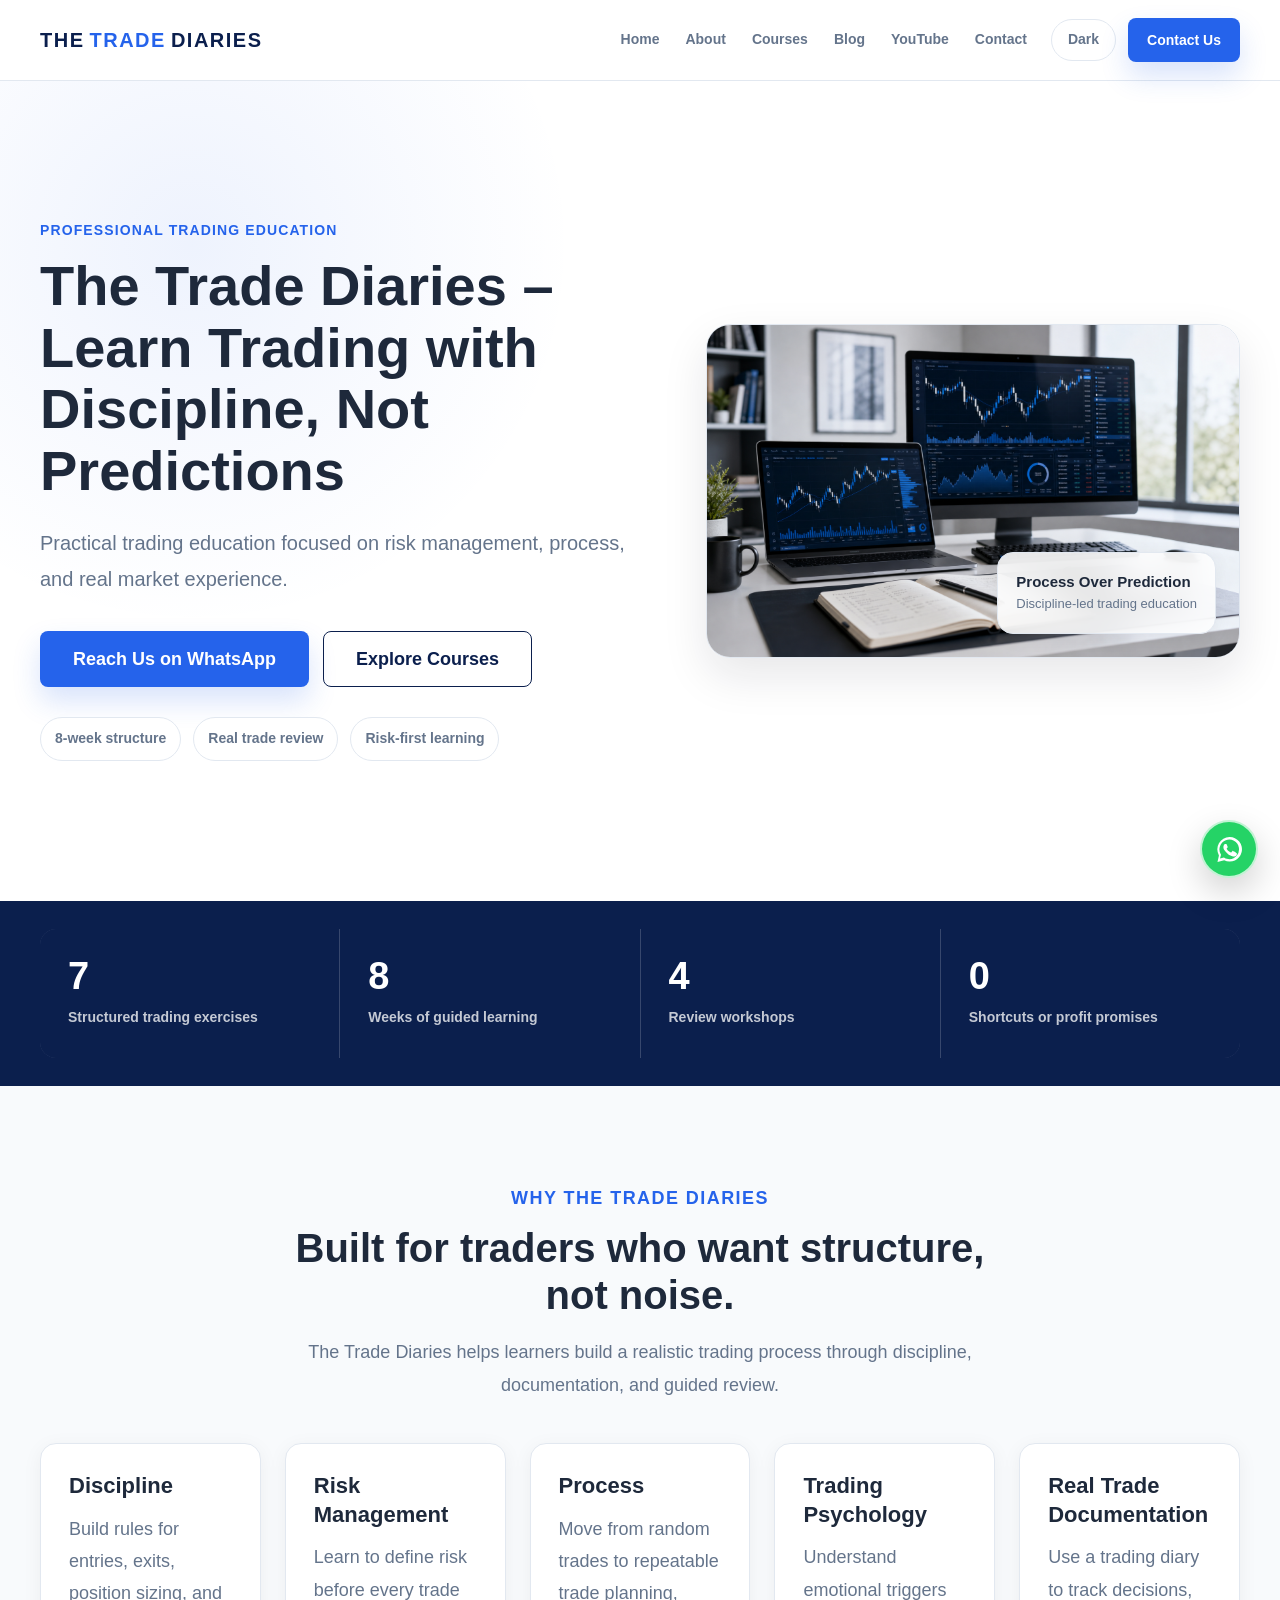
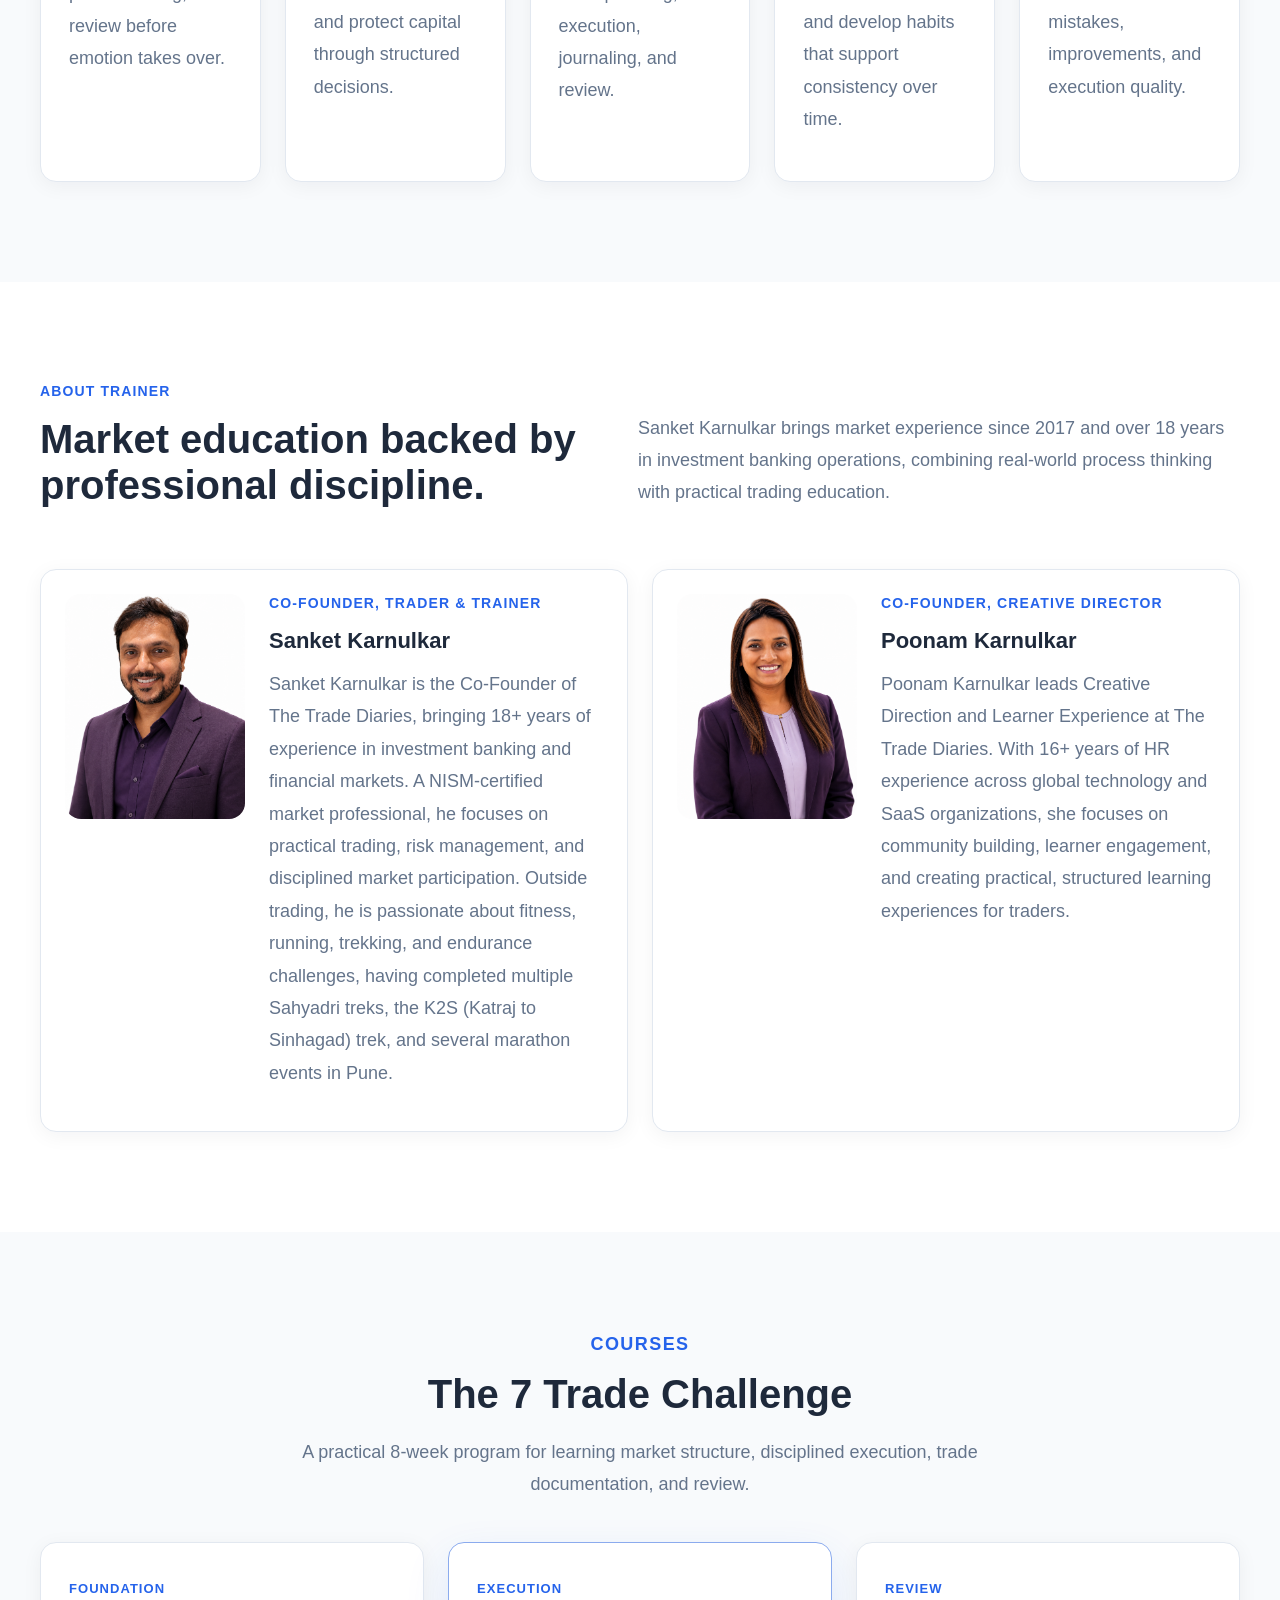
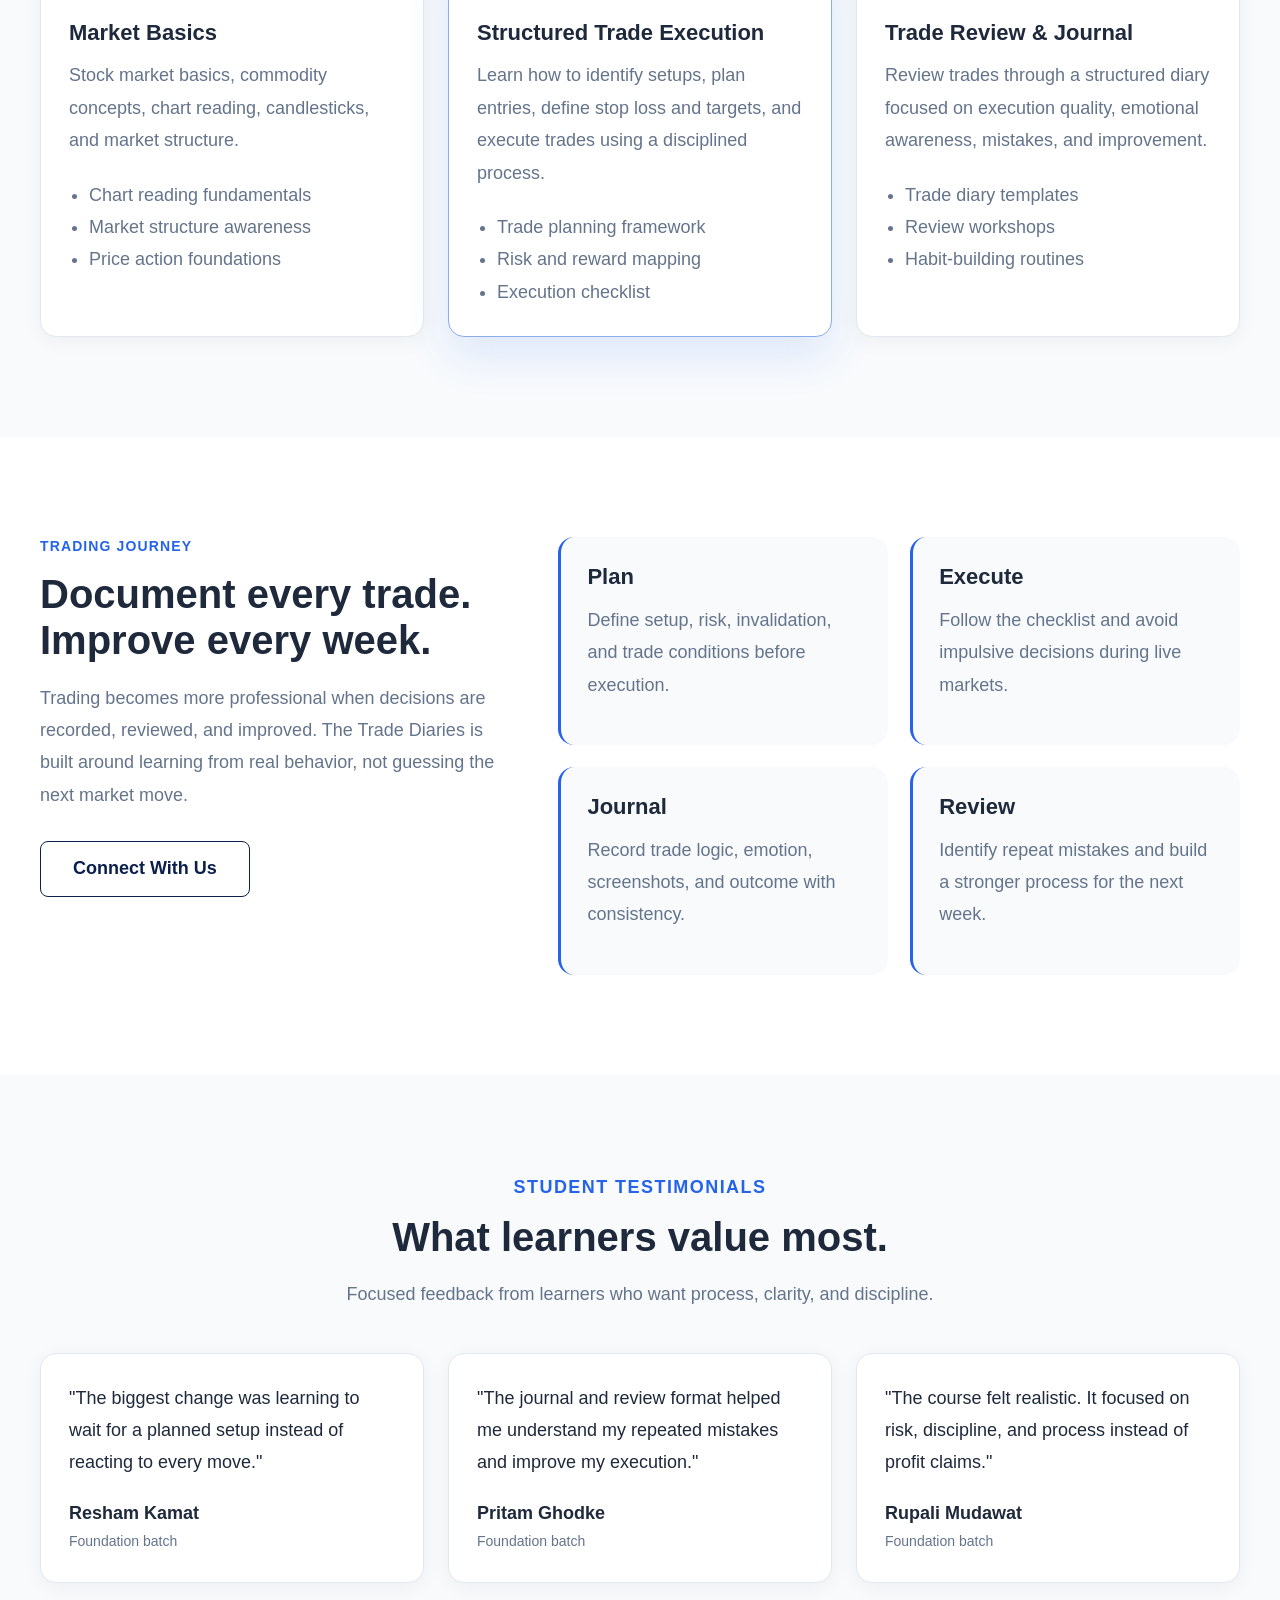
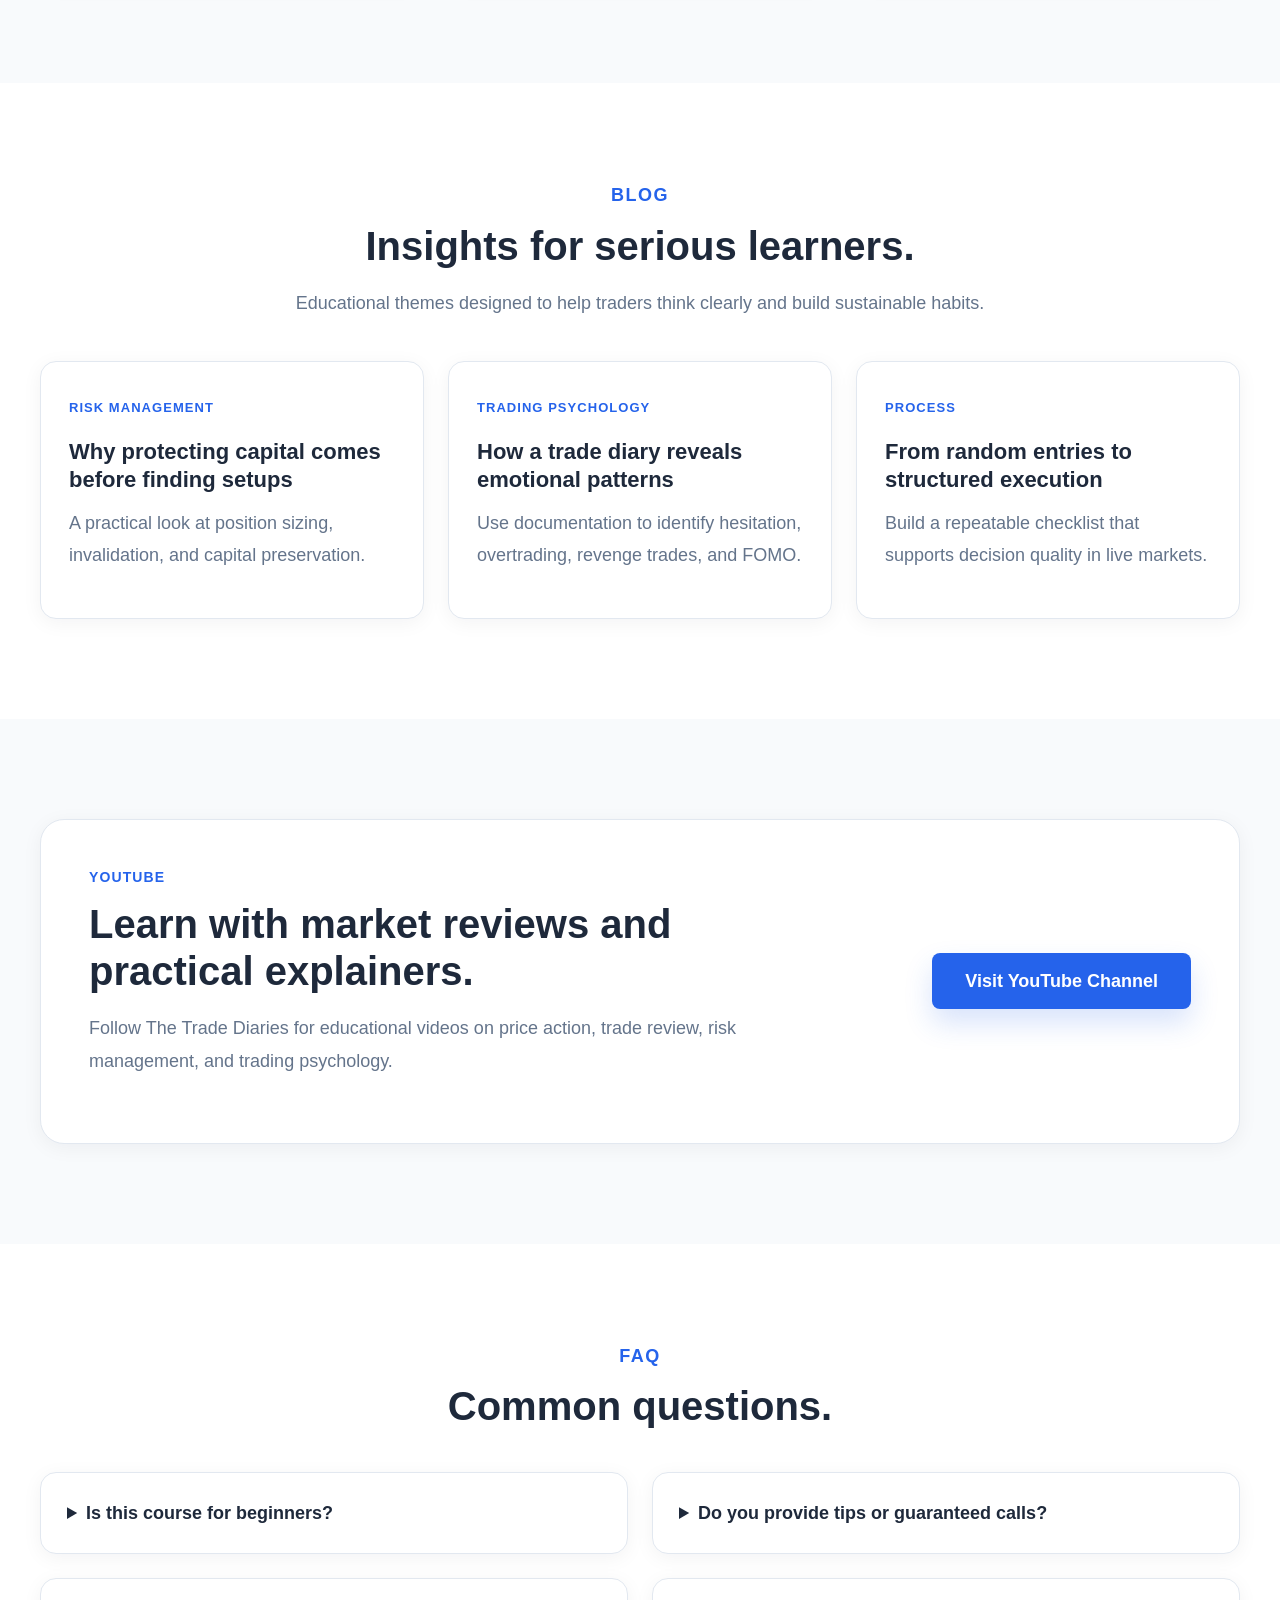
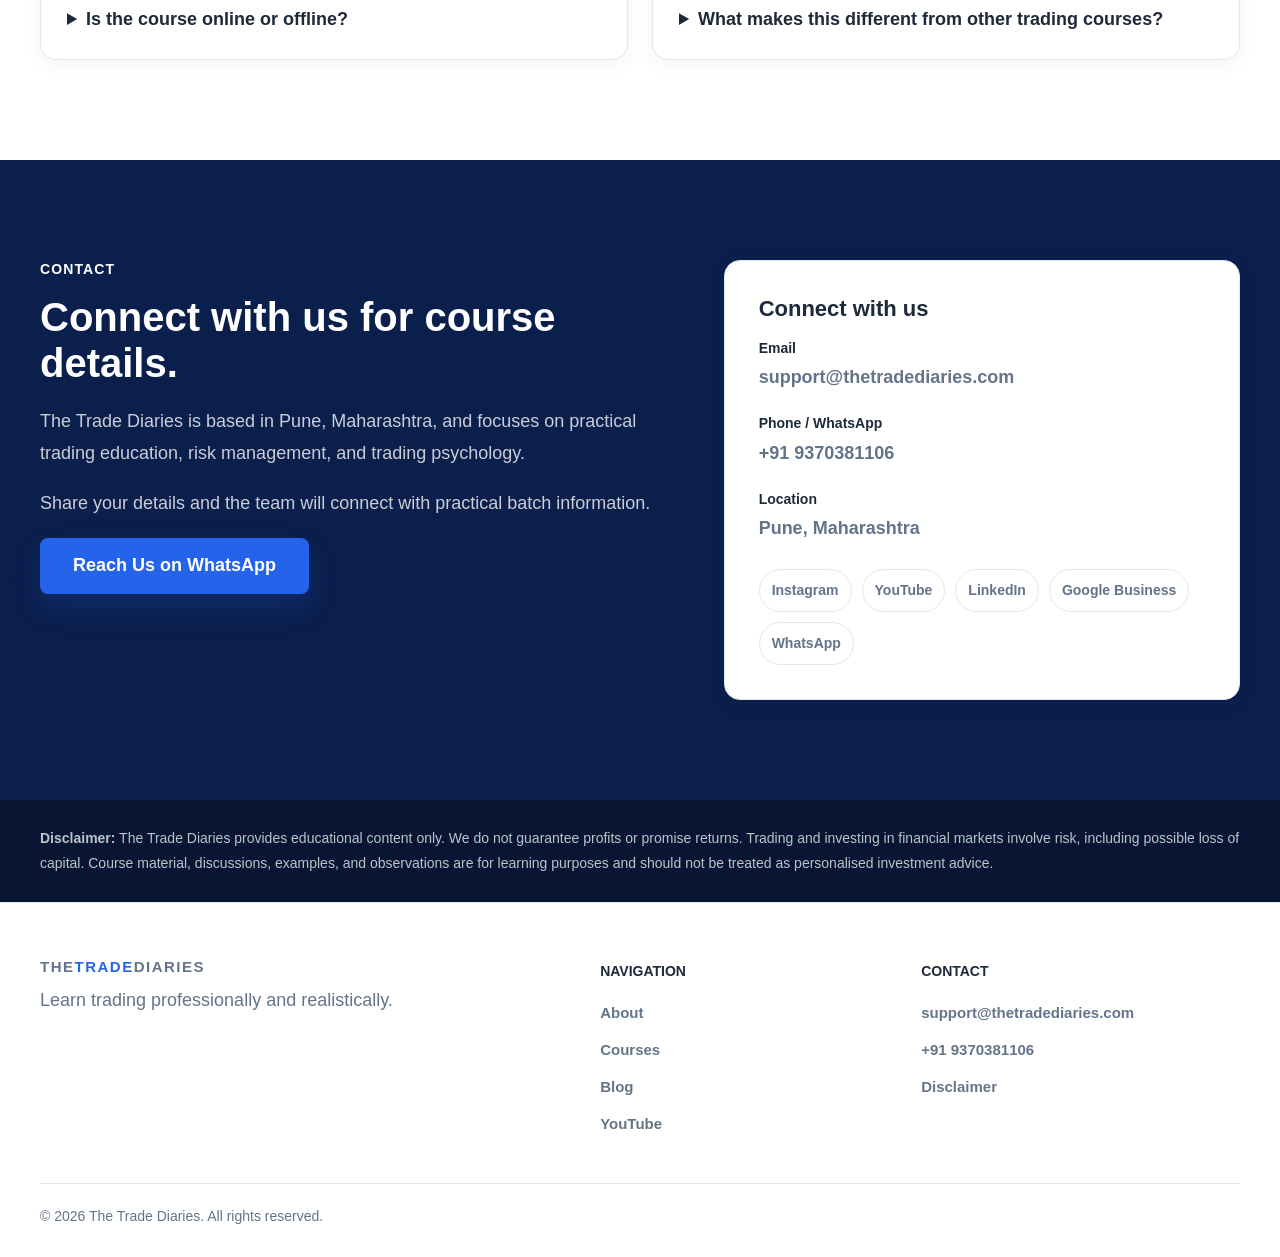
==== commit 2241ff93: "Update index.html" ====
--- a/index.html
+++ b/index.html
@@ -4,19 +4,19 @@
 <head>
 <meta charset="UTF-8">
 <meta name="viewport" content="width=device-width, initial-scale=1.0">
-<title>The Trade Diaries | Professional Trading Education</title>
+<title>The Trade Diaries | Commodity Trading, Options & Trading Psychology</title>
 <meta name="description" content="The Trade Diaries provides practical trading education focused on discipline, risk management, trading psychology, process, and real market documentation.">
 <meta name="keywords" content="The Trade Diaries, trading education, stock market course, risk management, trading psychology, trading journal, price action, trading discipline">
 <meta name="author" content="The Trade Diaries">
 <meta name="robots" content="index, follow">
 <link rel="canonical" href="https://thetradediaries.com/">
 <meta property="og:type" content="website">
-<meta property="og:title" content="The Trade Diaries | Professional Trading Education">
+<meta property="og:title" content="The Trade Diaries | Commodity Trading, Options & Trading Psychology">
 <meta property="og:description" content="Learn trading professionally and realistically through discipline, risk management, process, and real market experience.">
 <meta property="og:url" content="https://thetradediaries.com/">
 <meta property="og:site_name" content="The Trade Diaries">
 <meta name="twitter:card" content="summary_large_image">
-<meta name="twitter:title" content="The Trade Diaries | Professional Trading Education">
+<meta name="twitter:title" content="The Trade Diaries | Commodity Trading, Options & Trading Psychology">
 <meta name="twitter:description" content="Practical trading education built around discipline, risk management, journaling, and real market review.">
 <link rel="preconnect" href="https://fonts.googleapis.com">
 <link rel="preconnect" href="https://fonts.gstatic.com" crossorigin>
@@ -47,7 +47,8 @@
   "sameAs": [
     "https://www.instagram.com/thetradediariesofficial/",
     "https://www.youtube.com/@TheTradeDiariesOfficial",
-    "https://www.linkedin.com/company/the-trade-diaries/"
+    "https://www.linkedin.com/company/the-trade-diaries/",
+    "https://www.google.com/maps?um=1&ie=UTF-8&fb=1&gl=in&sa=X&geocode=KYWru92lv8I7MYDG9nVwZETW&daddr=My+Nest,+B+106,+Vibgyor+School+Rd,+Sus,+Pune,+Maharashtra+411021"
   ]
 }
 </script>
@@ -103,7 +104,7 @@
         <div class="container hero-grid">
             <div class="hero-copy reveal">
                 <p class="eyebrow">Professional Trading Education</p>
-                <h1>Learn Trading with Discipline, Not Predictions</h1>
+                <h1>The Trade Diaries – Learn Trading with Discipline, Not Predictions</h1>
                 <p class="hero-subtitle">Practical trading education focused on risk management, process, and real market experience.</p>
                 <div class="hero-actions">
                     <button type="button" class="btn btn-primary" data-whatsapp-open>Reach Us on WhatsApp</button>
@@ -192,7 +193,7 @@
                 <div>
                     <p class="eyebrow">Co-Founder, Trader &amp; Trainer</p>
                     <h3>Sanket Karnulkar</h3>
-                    <p>Sanket Karnulkar is the Co-Founder of The Trade Diaries, bringing 18+ years of experience in investment banking and financial markets. A NISM-certified market professional, he focuses on practical trading, risk management, and disciplined market participation. Outside trading, he is passionate about fitness, running, and trekking.</p>
+                    <p>Sanket Karnulkar is the Co-Founder of The Trade Diaries, bringing 18+ years of experience in investment banking and financial markets. A NISM-certified market professional, he focuses on practical trading, risk management, and disciplined market participation. Outside trading, he is passionate about fitness, running, trekking, and endurance challenges, having completed multiple Sahyadri treks, the K2S (Katraj to Sinhagad) trek, and several marathon events in Pune.</p>
                 </div>
             </article>
             <article class="card trainer-card">
@@ -366,6 +367,7 @@
             <div>
                 <p class="eyebrow">Contact</p>
                 <h2>Connect with us for course details.</h2>
+                <p>The Trade Diaries is based in Pune, Maharashtra, and focuses on practical trading education, risk management, and trading psychology.</p>
                 <p>Share your details and the team will connect with practical batch information.</p>
                 <button type="button" class="btn btn-primary" data-whatsapp-open>Reach Us on WhatsApp</button>
             </div>
@@ -375,10 +377,12 @@
                 <p><strong>Phone / WhatsApp</strong><a href="tel:+919370381106">+91 9370381106</a></p>
                 <p><strong>Location</strong><a href="https://www.google.com/maps/place/The+Trade+Diaries/@18.5630409,73.752031,17z/data=!3m1!4b1!4m6!3m5!1s0x3bc2bfa5ddbbab85:0xd644647075f6c680!8m2!3d18.5630409!4d73.752031!16s%2Fg%2F11zbxsz22n?hl=en&entry=ttu&g_ep=EgoyMDI2MDUyMC4wIKXMDSoASAFQAw%3D%3D" target="_blank" rel="noopener">Pune, Maharashtra</a></p>
                 <div class="social-links">
-                    <a href="https://www.instagram.com/thetradediariesofficial/#" target="_blank" rel="noopener">Instagram</a>
+                    <a href="https://www.instagram.com/thetradediariesofficial/" target="_blank" rel="noopener">Instagram</a>
                     <a href="https://www.youtube.com/@TheTradeDiariesOfficial" target="_blank" rel="noopener">YouTube</a>
                     <a href="https://www.linkedin.com/company/the-trade-diaries/" target="_blank" rel="noopener">LinkedIn</a>
+                    <a href="https://share.google/JiuJfwbvJBOlgJ41C" target="_blank" rel="noopener">Google Business</a>  
                     <a href="https://wa.me/919370381106" target="_blank" rel="noopener">WhatsApp</a>
+                    
                 </div>
             </div>
         </div>
--- a/style.css
+++ b/style.css
@@ -1,18 +1,29 @@
 :root {
-    --black: #050505;
-    --black-soft: #0d1b2a;
-    --charcoal: #1b2f45;
-    --grey: #6d6d6d;
-    --line: #d8caa8;
-    --cream: #f5f0e8;
-    --white: #ffffff;
-    --gold: #c9a84c;
-    --gold-dark: #a9842f;
-    --accent: #e8c96a;
-    --navy: #0d1b2a;
-    --panel: #1b2f45;
-    --shadow: 0 22px 60px rgba(0, 0, 0, 0.12);
-    --display-font: "Liberation Serif", "Times New Roman", Georgia, serif;
+    --midnight: #0b1f4d;
+    --blue: #2563eb;
+    --blue-dark: #1d4ed8;
+    --background: #ffffff;
+    --background-alt: #f8fafc;
+    --surface: #ffffff;
+    --text: #1e293b;
+    --muted: #64748b;
+    --border: #e2e8f0;
+    --success: #16a34a;
+    --warning: #f59e0b;
+    --shadow: 0 4px 20px rgba(15, 23, 42, 0.05);
+    --shadow-hover: 0 18px 45px rgba(15, 23, 42, 0.1);
+    --container: 1200px;
+}
+
+[data-theme="dark"] {
+    --background: #0f172a;
+    --background-alt: #111c31;
+    --surface: #1e293b;
+    --text: #ffffff;
+    --muted: #cbd5e1;
+    --border: rgba(226, 232, 240, 0.14);
+    --shadow: 0 4px 20px rgba(0, 0, 0, 0.18);
+    --shadow-hover: 0 18px 45px rgba(0, 0, 0, 0.28);
 }
 
 * {
@@ -27,15 +38,16 @@
 
 html {
     scroll-behavior: smooth;
-    scroll-padding-top: 128px;
+    scroll-padding-top: 96px;
 }
 
 body {
     margin: 0;
-    font-family: "Epilogue", Arial, sans-serif;
-    color: var(--black);
-    background: var(--cream);
-    line-height: 1.65;
+    color: var(--text);
+    background: var(--background);
+    font-family: "Inter", "Poppins", Arial, sans-serif;
+    font-size: 18px;
+    line-height: 1.8;
 }
 
 a {
@@ -45,7 +57,14 @@
 
 img,
 svg {
+    display: block;
     max-width: 100%;
+}
+
+button,
+input,
+textarea {
+    font: inherit;
 }
 
 .sr-only {
@@ -60,57 +79,101 @@
     border: 0;
 }
 
-header {
+.container {
+    width: min(var(--container), calc(100% - 40px));
+    margin-inline: auto;
+}
+
+.section {
+    padding: 100px 0;
+}
+
+.alt-section {
+    background: var(--background-alt);
+}
+
+.site-header {
     position: sticky;
     top: 0;
-    z-index: 20;
+    z-index: 50;
+    min-height: 80px;
+    background: color-mix(in srgb, var(--background) 92%, transparent);
+    border-bottom: 1px solid var(--border);
+    backdrop-filter: blur(16px);
+}
+
+.header-inner {
+    min-height: 80px;
     display: flex;
     align-items: center;
-    justify-content: space-between;
     gap: 24px;
-    padding: 14px 6vw;
-    background: rgba(13, 27, 42, 0.98);
-    border-bottom: 1px solid rgba(201, 168, 76, 0.35);
 }
 
 .brand-link {
     display: inline-flex;
     align-items: center;
-    font-family: var(--display-font);
-    font-size: clamp(32px, 3.6vw, 52px);
-    font-style: italic;
-    font-weight: 900;
-    font-synthesis: none;
-    letter-spacing: 0;
+    gap: 5px;
+    flex: 0 0 auto;
+    color: var(--midnight);
+    font-family: "Inter", "Poppins", sans-serif;
+    font-size: clamp(16px, 2vw, 20px);
+    font-weight: 800;
+    letter-spacing: 1.5px;
     line-height: 1;
-    white-space: nowrap;
-    color: var(--gold);
-    -webkit-text-stroke: 0.55px var(--gold);
-    text-shadow: 0 0 0.65px var(--gold);
-}
-
-.brand-link:hover {
-    color: var(--accent);
-}
-
-nav {
+}
+
+[data-theme="dark"] .brand-link {
+    color: #ffffff;
+}
+
+.brand-link span:nth-child(2) {
+    color: var(--blue);
+}
+
+.primary-nav {
     display: flex;
     align-items: center;
-    justify-content: flex-end;
-    flex-wrap: wrap;
-    gap: 10px 18px;
-}
-
-nav a {
-    color: rgba(255, 255, 255, 0.82);
-    font-size: 12px;
-    font-weight: 700;
-    text-transform: uppercase;
-    letter-spacing: 0;
-}
-
-nav a:hover {
-    color: var(--gold);
+    justify-content: center;
+    gap: 26px;
+    margin-left: auto;
+}
+
+.primary-nav a {
+    color: var(--muted);
+    font-size: 14px;
+    font-weight: 600;
+}
+
+.primary-nav a:hover {
+    color: var(--blue);
+}
+
+.header-actions {
+    display: flex;
+    align-items: center;
+    gap: 12px;
+}
+
+.theme-toggle,
+.nav-toggle {
+    border: 1px solid var(--border);
+    color: var(--midnight);
+    background: var(--surface);
+    cursor: pointer;
+}
+
+[data-theme="dark"] .theme-toggle,
+[data-theme="dark"] .nav-toggle {
+    color: #ffffff;
+}
+
+.theme-toggle {
+    min-height: 42px;
+    padding: 0 16px;
+    border-radius: 999px;
+    color: var(--muted);
+    font-size: 14px;
+    font-weight: 600;
 }
 
 .nav-toggle {
@@ -118,419 +181,495 @@
     width: 44px;
     height: 44px;
     min-height: 44px;
-    flex: 0 0 auto;
     padding: 10px;
-    border-radius: 4px;
-    color: var(--gold);
-    background: transparent;
-}
-
-.nav-toggle:hover {
-    color: var(--black);
-    background: var(--gold);
+    border-radius: 8px;
 }
 
 .nav-toggle-line {
-    display: block;
     width: 20px;
     height: 2px;
-    margin: 3px 0;
+    margin: 3px auto;
     background: currentColor;
 }
 
-.launch-hero {
-    position: relative;
-    min-height: 82vh;
-    display: grid;
-    grid-template-columns: minmax(0, 1.2fr) minmax(320px, 0.8fr);
-    gap: 48px;
-    align-items: center;
-    padding: 90px 6vw 70px;
-    overflow: hidden;
-    color: var(--white);
+.btn {
+    display: inline-flex;
+    align-items: center;
+    justify-content: center;
+    min-height: 56px;
+    padding: 16px 32px;
+    border: 1px solid transparent;
+    border-radius: 8px;
+    font-weight: 600;
+    line-height: 1.2;
+    cursor: pointer;
+    transition: transform 180ms ease, box-shadow 180ms ease, background 180ms ease, border-color 180ms ease;
+}
+
+.btn:hover {
+    transform: translateY(-1px);
+}
+
+.btn-primary {
+    color: #ffffff;
+    background: var(--blue);
+    box-shadow: 0 14px 28px rgba(37, 99, 235, 0.18);
+}
+
+.btn-primary:hover {
+    background: var(--blue-dark);
+}
+
+.btn-secondary {
+    color: var(--midnight);
+    background: transparent;
+    border-color: var(--midnight);
+}
+
+[data-theme="dark"] .btn-secondary {
+    color: #ffffff;
+    border-color: rgba(255, 255, 255, 0.42);
+}
+
+.btn-small {
+    min-height: 44px;
+    padding: 12px 18px;
+    font-size: 14px;
+}
+
+.hero {
+    min-height: calc(100vh - 80px);
+    display: flex;
+    align-items: center;
     background:
-        radial-gradient(circle at 78% 18%, rgba(201, 168, 76, 0.18), transparent 34%),
-        linear-gradient(110deg, rgba(13, 27, 42, 0.99), rgba(27, 47, 69, 0.95)),
-        repeating-linear-gradient(135deg, rgba(201, 168, 76, 0.11) 0 1px, transparent 1px 18px);
-}
-
-.hero-bg-line {
-    position: absolute;
-    inset: auto 0 60px 0;
-    height: 1px;
-    background: linear-gradient(90deg, transparent, rgba(214, 166, 64, 0.85), transparent);
-}
-
-.launch-hero-content,
-.hero-stats {
-    position: relative;
-    z-index: 1;
-}
-
-.launch-hero h1 {
-    max-width: 830px;
-    margin: 12px 0 22px;
-    font-family: var(--display-font);
-    font-style: italic;
+        radial-gradient(circle at 15% 20%, rgba(37, 99, 235, 0.08), transparent 30%),
+        var(--background);
+}
+
+.hero-grid {
+    display: grid;
+    grid-template-columns: minmax(0, 1fr) minmax(360px, 0.9fr);
+    gap: 72px;
+    align-items: center;
+}
+
+.eyebrow {
+    margin: 0 0 14px;
+    color: var(--blue);
+    font-size: 14px;
     font-weight: 700;
-    font-size: clamp(32px, 4.2vw, 54px);
-    line-height: 1.05;
-    letter-spacing: 0;
-}
-
-.launch-hero h1 em {
-    color: var(--gold);
-    font-style: normal;
-}
-
-.launch-hero p {
-    max-width: 650px;
-    color: rgba(255, 255, 255, 0.78);
-    font-size: clamp(15px, 1.55vw, 18px);
+    letter-spacing: 0.08em;
+    line-height: 1.4;
+    text-transform: uppercase;
+}
+
+h1,
+h2,
+h3,
+h4,
+p {
+    margin-top: 0;
+}
+
+h1 {
+    max-width: 760px;
+    margin-bottom: 24px;
+    color: var(--text);
+    font-size: clamp(42px, 5vw, 56px);
+    font-weight: 700;
+    line-height: 1.1;
+}
+
+h2 {
+    margin-bottom: 18px;
+    color: var(--text);
+    font-size: clamp(32px, 4vw, 40px);
+    font-weight: 700;
+    line-height: 1.16;
+}
+
+h3 {
+    margin-bottom: 12px;
+    color: var(--text);
+    font-size: 22px;
+    font-weight: 700;
+    line-height: 1.3;
+}
+
+h4 {
+    margin-bottom: 14px;
+    color: var(--text);
+    font-size: 14px;
+    font-weight: 700;
+    text-transform: uppercase;
+}
+
+p {
+    color: var(--muted);
+}
+
+.hero-subtitle {
+    max-width: 660px;
+    margin-bottom: 34px;
+    font-size: 20px;
+    font-weight: 500;
 }
 
 .hero-actions {
     display: flex;
     flex-wrap: wrap;
     gap: 14px;
-    margin-top: 34px;
-}
-
-.button-link,
-button,
-.btn-ghost {
+    margin-bottom: 30px;
+}
+
+.trust-row {
+    display: flex;
+    flex-wrap: wrap;
+    gap: 12px;
+}
+
+.trust-row span {
     display: inline-flex;
     align-items: center;
-    justify-content: center;
-    min-height: 48px;
-    padding: 14px 22px;
-    border-radius: 4px;
-    border: 1px solid var(--gold);
-    font: 800 12px/1 "Epilogue", Arial, sans-serif;
+    min-height: 36px;
+    padding: 8px 14px;
+    border: 1px solid var(--border);
+    border-radius: 999px;
+    color: var(--muted);
+    background: var(--surface);
+    font-size: 14px;
+    font-weight: 600;
+}
+
+.hero-media {
+    position: relative;
+}
+
+.hero-media img {
+    width: 100%;
+    aspect-ratio: 16 / 10;
+    border: 1px solid var(--border);
+    border-radius: 24px;
+    object-fit: cover;
+    box-shadow: var(--shadow-hover);
+}
+
+.hero-metric-card {
+    position: absolute;
+    right: 24px;
+    bottom: 24px;
+    max-width: 260px;
+    padding: 18px;
+    border: 1px solid var(--border);
+    border-radius: 16px;
+    background: color-mix(in srgb, var(--surface) 88%, transparent);
+    backdrop-filter: blur(16px);
+    box-shadow: var(--shadow);
+}
+
+.hero-metric-card strong,
+.hero-metric-card span {
+    display: block;
+}
+
+.hero-metric-card strong {
+    color: var(--text);
+    font-size: 15px;
+    line-height: 1.4;
+}
+
+.hero-metric-card span {
+    color: var(--muted);
+    font-size: 13px;
+}
+
+.stats-section {
+    padding: 28px 0;
+    background: var(--midnight);
+}
+
+.stats-grid {
+    display: grid;
+    grid-template-columns: repeat(4, minmax(0, 1fr));
+    gap: 1px;
+    overflow: hidden;
+    border-radius: 16px;
+    background: rgba(255, 255, 255, 0.18);
+}
+
+.stat-card {
+    padding: 28px;
+    background: var(--midnight);
+}
+
+.stat-card strong {
+    display: block;
+    color: #ffffff;
+    font-size: 38px;
+    font-weight: 800;
+    line-height: 1;
+}
+
+.stat-card span {
+    display: block;
+    margin-top: 10px;
+    color: rgba(255, 255, 255, 0.76);
+    font-size: 14px;
+    font-weight: 600;
+}
+
+.section-heading {
+    max-width: 760px;
+    margin-bottom: 42px;
+    text-align: center;
+}
+
+.section-heading p {
+    font-size: 18px;
+}
+
+.feature-grid,
+.course-grid,
+.testimonial-grid,
+.blog-grid,
+.faq-grid {
+    display: grid;
+    grid-template-columns: repeat(3, minmax(0, 1fr));
+    gap: 24px;
+}
+
+.feature-grid {
+    grid-template-columns: repeat(5, minmax(0, 1fr));
+}
+
+.card {
+    border: 1px solid var(--border);
+    border-radius: 16px;
+    background: var(--surface);
+    box-shadow: var(--shadow);
+    transition: transform 180ms ease, box-shadow 180ms ease, border-color 180ms ease;
+}
+
+.card:hover {
+    transform: translateY(-3px);
+    box-shadow: var(--shadow-hover);
+}
+
+.feature-card,
+.course-card,
+.testimonial-card,
+.blog-card {
+    padding: 28px;
+}
+
+.card-icon,
+.course-tag,
+.blog-card span,
+.timeline-item span {
+    display: inline-flex;
+    margin-bottom: 18px;
+    color: var(--blue);
+    font-size: 13px;
+    font-weight: 800;
+    letter-spacing: 0.08em;
     text-transform: uppercase;
-    letter-spacing: 0;
-    cursor: pointer;
-}
-
-.button-link,
-button {
-    color: var(--black);
-    background: var(--gold);
-}
-
-.button-link:hover,
-button:hover {
-    background: #e5bc57;
-}
-
-.btn-ghost {
-    color: var(--white);
-    background: transparent;
-}
-
-.btn-ghost:hover {
-    color: var(--black);
-    background: var(--gold);
-}
-
-.hero-stats {
-    display: grid;
-    grid-template-columns: repeat(2, minmax(130px, 1fr));
-    gap: 14px;
-}
-
-.stat-item {
-    min-height: 150px;
+}
+
+.split-heading {
+    display: grid;
+    grid-template-columns: minmax(0, 0.9fr) minmax(0, 1fr);
+    gap: 56px;
+    align-items: end;
+    margin-bottom: 42px;
+}
+
+.team-grid {
+    display: grid;
+    grid-template-columns: repeat(2, minmax(0, 1fr));
+    gap: 24px;
+}
+
+.trainer-card {
+    display: grid;
+    grid-template-columns: 180px minmax(0, 1fr);
+    gap: 24px;
+    align-items: start;
     padding: 24px;
-    border: 1px solid rgba(214, 166, 64, 0.32);
-    background: rgba(255, 255, 255, 0.05);
-    backdrop-filter: blur(10px);
-}
-
-.stat-num {
-    font-family: "DM Mono", monospace;
-    color: var(--gold);
-    font-size: 34px;
-    font-weight: 500;
-}
-
-.stat-label {
-    margin-top: 8px;
-    color: rgba(255, 255, 255, 0.76);
-    font-size: 13px;
-    text-transform: uppercase;
-}
-
-.strategy-strip {
-    overflow: hidden;
-    background: var(--gold);
-    border-block: 1px solid var(--gold-dark);
-}
-
-.strategy-strip-inner {
-    display: flex;
-    width: max-content;
-    gap: 34px;
-    padding: 15px 0;
-    animation: ticker 38s linear infinite;
-}
-
-.strategy-strip span {
-    color: var(--black);
-    font-family: "DM Mono", monospace;
-    font-size: 13px;
-    font-weight: 500;
-    text-transform: uppercase;
-    white-space: nowrap;
-}
-
-.strategy-strip .gold {
-    color: var(--black);
-    font-weight: 700;
-}
-
-@keyframes ticker {
-    from { transform: translateX(0); }
-    to { transform: translateX(-50%); }
-}
-
-.content-section {
-    padding: 84px 6vw;
-}
-
-.template-section {
-    border-bottom: 1px solid var(--line);
-}
-
-.alt-section {
-    background: var(--white);
-}
-
-.section-eyebrow {
-    margin: 0 0 12px;
-    color: var(--gold-dark);
-    font-family: "DM Mono", monospace;
-    font-size: 12px;
-    font-weight: 500;
-    text-transform: uppercase;
-}
-
-h2 {
-    margin: 0 0 22px;
-    font-family: var(--display-font);
-    font-style: italic;
-    font-weight: 700;
-    font-size: clamp(30px, 3.5vw, 48px);
-    line-height: 1.08;
-    letter-spacing: 0;
-}
-
-h3 {
-    margin: 0 0 12px;
-    font-size: 24px;
-    line-height: 1.2;
-}
-
-h4 {
-    margin: 0 0 8px;
-    color: var(--gold-dark);
-    font-size: 13px;
-    text-transform: uppercase;
-}
-
-p {
-    margin: 0 0 16px;
-}
-
-.story-layout,
-.trainer-feature,
-.program-details,
-.contact-grid,
-.footer-grid {
-    display: grid;
-    grid-template-columns: minmax(0, 0.9fr) minmax(0, 1.1fr);
-    gap: 42px;
-    align-items: start;
-}
-
-.story-copy,
-.trainer-copy,
-.program-details,
-.contact-grid {
-    color: #2f2f2f;
-    font-size: 17px;
-}
-
-.trainer-feature img {
-    width: min(100%, 240px);
+}
+
+.trainer-card img {
+    width: 180px;
     aspect-ratio: 4 / 5;
+    border-radius: 16px;
     object-fit: cover;
     object-position: center 100%;
-    border: 10px solid var(--white);
+}
+
+.course-card ul {
+    margin: 22px 0 0;
+    padding-left: 20px;
+    color: var(--muted);
+}
+
+.featured-course {
+    border-color: color-mix(in srgb, var(--blue) 46%, var(--border));
+    box-shadow: 0 18px 45px rgba(37, 99, 235, 0.12);
+}
+
+.journey-grid {
+    display: grid;
+    grid-template-columns: minmax(0, 0.8fr) minmax(0, 1.2fr);
+    gap: 64px;
+    align-items: start;
+}
+
+.journey-grid .btn {
+    margin-top: 12px;
+}
+
+.timeline {
+    display: grid;
+    grid-template-columns: repeat(2, minmax(0, 1fr));
+    gap: 22px;
+}
+
+.timeline-item {
+    padding: 26px;
+    border-left: 3px solid var(--blue);
+    border-radius: 16px;
+    background: var(--background-alt);
+}
+
+.testimonial-card p {
+    color: var(--text);
+    font-size: 18px;
+    font-weight: 500;
+}
+
+.testimonial-card strong,
+.testimonial-card span {
+    display: block;
+}
+
+.testimonial-card strong {
+    color: var(--text);
+}
+
+.testimonial-card span {
+    color: var(--muted);
+    font-size: 14px;
+}
+
+.youtube-panel {
+    display: flex;
+    align-items: center;
+    justify-content: space-between;
+    gap: 32px;
+    padding: 48px;
+    border: 1px solid var(--border);
+    border-radius: 24px;
+    background: var(--surface);
     box-shadow: var(--shadow);
 }
 
-.team-grid {
-    display: grid;
-    gap: 28px;
-    margin-top: 16px;
-}
-
-.team-card {
-    padding: 28px;
-    border: 1px solid var(--line);
-    background: var(--cream);
-}
-
-.team-card.trainer-feature {
-    grid-template-columns: minmax(200px, 240px) minmax(0, 1fr);
-    gap: 20px;
-}
-
-.profile-title {
-    margin: 0 0 18px;
-    color: var(--gold-dark);
-    font-family: "DM Mono", monospace;
-    font-size: 13px;
-    font-weight: 500;
-    text-transform: uppercase;
-}
-
-.photo-placeholder {
+.youtube-panel div {
+    max-width: 680px;
+}
+
+.faq-grid {
+    grid-template-columns: repeat(2, minmax(0, 1fr));
+}
+
+.faq-item {
+    padding: 24px 26px;
+}
+
+.faq-item summary {
+    color: var(--text);
+    font-weight: 700;
+    cursor: pointer;
+}
+
+.faq-item p {
+    margin: 16px 0 0;
+}
+
+.contact-section {
+    color: #ffffff;
+    background: var(--midnight);
+}
+
+.contact-section .eyebrow,
+.contact-section h2,
+.contact-section p {
+    color: #ffffff;
+}
+
+.contact-section p {
+    color: rgba(255, 255, 255, 0.78);
+}
+
+.contact-grid {
+    display: grid;
+    grid-template-columns: minmax(0, 0.9fr) minmax(320px, 0.75fr);
+    gap: 64px;
+    align-items: start;
+}
+
+.contact-card {
+    padding: 34px;
+}
+
+.contact-card p,
+.contact-card a {
+    color: var(--muted);
+}
+
+.contact-card strong,
+.contact-card a {
+    display: block;
+}
+
+.contact-card strong {
+    color: var(--text);
+    font-size: 14px;
+}
+
+.contact-card a {
+    overflow-wrap: anywhere;
+    font-weight: 600;
+}
+
+.contact-card a:hover {
+    color: var(--blue);
+}
+
+.social-links {
     display: flex;
-    align-items: center;
-    justify-content: center;
-    width: min(100%, 240px);
-    aspect-ratio: 4 / 5;
-    border: 10px solid var(--white);
-    background:
-        linear-gradient(135deg, rgba(214, 166, 64, 0.18), rgba(255, 255, 255, 0.8)),
-        repeating-linear-gradient(135deg, rgba(0, 0, 0, 0.08) 0 1px, transparent 1px 18px);
-    box-shadow: var(--shadow);
-}
-
-.photo-placeholder span {
-    color: var(--gold-dark);
-    font-family: "DM Mono", monospace;
-    font-size: 13px;
-    font-weight: 500;
-    text-transform: uppercase;
-}
-
-.trainer-copy ul,
-.premium-card ul,
-.program-details ul {
-    margin: 18px 0 0;
-    padding-left: 18px;
-}
-
-.courses-grid,
-.two-card-grid {
-    display: grid;
-    grid-template-columns: repeat(3, minmax(0, 1fr));
-    gap: 18px;
-    margin-top: 30px;
-}
-
-.two-card-grid {
-    grid-template-columns: repeat(2, minmax(0, 1fr));
-}
-
-.premium-card,
-.vision-card {
-    min-height: 100%;
-    padding: 28px;
-    border: 1px solid var(--line);
-    background: var(--white);
-    box-shadow: 0 14px 35px rgba(0, 0, 0, 0.06);
-}
-
-.card-number,
-.course-level {
+    flex-wrap: wrap;
+    gap: 10px;
+    margin-top: 24px;
+}
+
+.social-links a {
     display: inline-flex;
-    margin-bottom: 18px;
-    color: var(--gold-dark);
-    font-family: "DM Mono", monospace;
-    font-size: 13px;
-    font-weight: 500;
-}
-
-.program-details {
-    margin-top: 34px;
-    padding: 30px;
-    border: 1px solid rgba(214, 166, 64, 0.35);
-    background: var(--black);
-    color: rgba(255, 255, 255, 0.84);
-}
-
-.program-details > div {
-    display: flex;
-    align-items: baseline;
-    flex-wrap: wrap;
-    gap: 6px;
-}
-
-.program-details strong::after {
-    content: ":";
-}
-
-.program-details h3,
-.program-details h4 {
-    color: var(--gold);
-}
-
-.launch-form,
-.form-container form {
-    display: grid;
-    gap: 14px;
-}
-
-input,
-textarea {
-    width: 100%;
-    min-height: 48px;
-    padding: 14px 15px;
-    border: 1px solid var(--line);
-    border-radius: 3px;
-    background: var(--white);
-    color: var(--black);
-    font: 500 15px/1.4 "Epilogue", Arial, sans-serif;
-}
-
-textarea {
-    min-height: 130px;
-    resize: vertical;
-}
-
-input:focus,
-textarea:focus {
-    outline: 2px solid rgba(214, 166, 64, 0.45);
-    border-color: var(--gold);
-}
-
-.divider {
-    margin: 22px 0;
-    color: var(--grey);
-    font-family: "DM Mono", monospace;
-    font-size: 12px;
-    text-align: center;
-}
-
-.form-container {
-    width: min(760px, calc(100% - 32px));
-    margin: 72px auto;
-    padding: 42px;
-    border: 1px solid var(--line);
-    background: var(--white);
-    box-shadow: var(--shadow);
-}
-
-.launch-enquiry-page h2 {
-    font-size: clamp(30px, 3.5vw, 48px);
-}
-
-.whatsapp-button {
-    width: 100%;
+    align-items: center;
+    min-height: 38px;
+    padding: 8px 12px;
+    border: 1px solid var(--border);
+    border-radius: 999px;
+    font-size: 14px;
+}
+
+.disclaimer-section {
+    padding: 26px 0;
+    background: #081633;
+}
+
+.disclaimer-section p {
+    margin: 0;
+    color: rgba(255, 255, 255, 0.74);
+    font-size: 14px;
 }
 
 .floating-whatsapp {
@@ -547,14 +686,10 @@
     padding: 0;
     border: 2px solid rgba(255, 255, 255, 0.72);
     border-radius: 50%;
-    color: var(--white);
+    color: #ffffff;
     background: #25d366;
-    box-shadow: 0 14px 35px rgba(0, 0, 0, 0.22);
-}
-
-.floating-whatsapp:hover {
-    transform: translateY(-1px);
-    background: #1fb85a;
+    box-shadow: 0 14px 35px rgba(0, 0, 0, 0.18);
+    cursor: pointer;
 }
 
 .floating-whatsapp svg {
@@ -566,12 +701,12 @@
 .whatsapp-modal {
     position: fixed;
     inset: 0;
-    z-index: 60;
+    z-index: 80;
     display: none;
     align-items: center;
     justify-content: center;
     padding: 20px;
-    background: rgba(5, 5, 5, 0.72);
+    background: rgba(15, 23, 42, 0.72);
 }
 
 .whatsapp-modal.is-open {
@@ -583,326 +718,358 @@
     width: min(520px, 100%);
     max-height: calc(100vh - 40px);
     overflow: auto;
-    padding: 34px;
-    border: 1px solid rgba(214, 166, 64, 0.42);
-    background: var(--white);
-    box-shadow: var(--shadow);
+    padding: 36px;
+    border: 1px solid var(--border);
+    border-radius: 20px;
+    background: var(--surface);
+    box-shadow: var(--shadow-hover);
 }
 
 .whatsapp-modal-panel h2 {
-    margin-bottom: 20px;
-    font-size: clamp(28px, 3.2vw, 42px);
-}
-
-.social-links {
-    display: flex;
-    flex-wrap: wrap;
-    gap: 12px;
-    margin-top: 12px;
-}
-
-.contact-grid .social-links a {
-    display: inline-flex;
-    align-items: center;
-    justify-content: center;
-    width: 42px;
-    height: 42px;
-    margin: 0;
-    border: 1px solid var(--line);
-    border-radius: 50%;
-    background: var(--white);
-}
-
-.contact-grid .social-links .social-instagram {
-    color: #e4405f;
-}
-
-.contact-grid .social-links .social-youtube {
-    color: #ff0000;
-}
-
-.contact-grid .social-links .social-linkedin {
-    color: #0a66c2;
-}
-
-.contact-grid .social-links .social-google {
-    color: #4285f4;
-}
-
-.contact-grid .social-links .social-whatsapp {
-    color: #25d366;
-}
-
-.contact-grid .social-links a:hover {
-    color: var(--white);
-    border-color: transparent;
-}
-
-.contact-grid .social-links .social-instagram:hover {
-    background: #e4405f;
-}
-
-.contact-grid .social-links .social-youtube:hover {
-    background: #ff0000;
-}
-
-.contact-grid .social-links .social-linkedin:hover {
-    background: #0a66c2;
-}
-
-.contact-grid .social-links .social-google:hover {
-    background: #4285f4;
-}
-
-.contact-grid .social-links .social-whatsapp:hover {
-    background: #25d366;
-}
-
-.social-links svg {
-    width: 21px;
-    height: 21px;
-    fill: currentColor;
+    font-size: clamp(28px, 4vw, 36px);
 }
 
 .modal-close {
     position: absolute;
     top: 14px;
     right: 14px;
-    width: 36px;
-    height: 36px;
-    min-height: 36px;
+    width: 38px;
+    height: 38px;
+    min-height: 38px;
     padding: 0;
-    border: 1px solid var(--line);
+    border: 1px solid var(--border);
     border-radius: 50%;
-    color: var(--black);
-    background: var(--cream);
+    color: var(--text);
+    background: var(--background-alt);
     font-size: 24px;
-    font-weight: 500;
     line-height: 1;
-    text-transform: none;
-}
-
-.contact-grid a,
-.footer-grid a {
+    cursor: pointer;
+}
+
+.launch-form {
+    display: grid;
+    gap: 14px;
+}
+
+input,
+textarea {
+    width: 100%;
+    min-height: 52px;
+    padding: 14px 16px;
+    border: 1px solid var(--border);
+    border-radius: 8px;
+    color: var(--text);
+    background: var(--background);
+    font-size: 16px;
+}
+
+textarea {
+    min-height: 130px;
+    resize: vertical;
+}
+
+input:focus,
+textarea:focus {
+    outline: 3px solid rgba(37, 99, 235, 0.18);
+    border-color: var(--blue);
+}
+
+.site-footer {
+    padding: 56px 0 28px;
+    background: var(--background);
+    border-top: 1px solid var(--border);
+}
+
+.footer-grid {
+    display: grid;
+    grid-template-columns: 1.3fr 0.7fr 0.8fr;
+    gap: 42px;
+}
+
+.footer-brand {
+    margin-bottom: 18px;
+}
+
+.site-footer a {
     display: block;
-    margin: 0 0 9px;
-    color: var(--black);
-    font-weight: 700;
-}
-
-.contact-grid a:hover,
-.footer-grid a:hover {
-    color: var(--gold-dark);
-}
-
-.disclaimer-section {
-    background: var(--black);
-    color: rgba(255, 255, 255, 0.78);
-}
-
-.disclaimer-section .section-eyebrow {
-    color: var(--gold);
-}
-
-footer {
-    padding: 48px 6vw 24px;
-    color: rgba(255, 255, 255, 0.72);
-    background: var(--black);
-}
-
-.footer-grid {
-    grid-template-columns: 1.4fr 0.8fr 0.8fr;
-    border-top: 1px solid rgba(214, 166, 64, 0.28);
-    padding-top: 34px;
-}
-
-.footer-brand {
-    margin-bottom: 16px;
-}
-
-footer h4 {
-    color: var(--gold);
-}
-
-footer .footer-grid a {
-    color: rgba(255, 255, 255, 0.72);
-    font-weight: 500;
-}
-
-footer .footer-grid a:hover {
-    color: var(--gold);
+    margin-bottom: 10px;
+    color: var(--muted);
+    font-size: 15px;
+    font-weight: 600;
+}
+
+.site-footer a:hover {
+    color: var(--blue);
 }
 
 .footer-bottom {
-    margin-top: 34px;
+    margin-top: 36px;
     padding-top: 20px;
-    border-top: 1px solid rgba(255, 255, 255, 0.12);
-    color: rgba(255, 255, 255, 0.48);
-    font-size: 13px;
+    border-top: 1px solid var(--border);
+}
+
+.footer-bottom p {
+    margin: 0;
+    font-size: 14px;
 }
 
 .register-page-bg {
     min-height: 100vh;
     background:
-        linear-gradient(180deg, rgba(5, 5, 5, 0.08), rgba(247, 244, 236, 1) 280px),
-        var(--cream);
-}
-
-@media (max-width: 980px) {
-    html {
-        scroll-padding-top: 74px;
-    }
-
-    header {
-        align-items: center;
+        radial-gradient(circle at 20% 10%, rgba(37, 99, 235, 0.08), transparent 30%),
+        var(--background-alt);
+}
+
+.form-container {
+    width: min(720px, calc(100% - 40px));
+    margin: 80px auto;
+    padding: 42px;
+    border: 1px solid var(--border);
+    border-radius: 20px;
+    background: var(--surface);
+    box-shadow: var(--shadow);
+}
+
+.form-container form {
+    display: grid;
+    gap: 14px;
+}
+
+.divider {
+    margin: 24px 0;
+    color: var(--muted);
+    font-size: 14px;
+    font-weight: 700;
+    text-align: center;
+}
+
+.whatsapp-button {
+    width: 100%;
+}
+
+.reveal {
+    animation: slideUp 520ms ease both;
+}
+
+@keyframes slideUp {
+    from {
+        opacity: 0;
+        transform: translateY(18px);
+    }
+    to {
+        opacity: 1;
+        transform: translateY(0);
+    }
+}
+
+@media (max-width: 1024px) {
+    .header-inner {
         flex-wrap: wrap;
         gap: 12px;
-        padding: 12px 22px;
     }
 
     .nav-toggle {
         display: inline-flex;
+        flex-direction: column;
         align-items: center;
         justify-content: center;
+        margin-left: auto;
+    }
+
+    .primary-nav {
+        display: none;
+        order: 5;
+        width: 100%;
+        grid-template-columns: repeat(3, minmax(0, 1fr));
+        gap: 0;
+        padding: 10px 0 4px;
+        border-top: 1px solid var(--border);
+    }
+
+    .primary-nav.is-open {
+        display: grid;
+    }
+
+    .primary-nav a {
+        min-height: 44px;
+        padding: 10px 8px;
+    }
+
+    .hero-grid,
+    .journey-grid,
+    .contact-grid,
+    .split-heading {
+        grid-template-columns: 1fr;
+    }
+
+    .hero {
+        min-height: auto;
+    }
+
+    .hero-grid {
+        gap: 48px;
+    }
+
+    .feature-grid {
+        grid-template-columns: repeat(2, minmax(0, 1fr));
+    }
+
+    .course-grid,
+    .testimonial-grid,
+    .blog-grid {
+        grid-template-columns: 1fr;
+    }
+
+    .trainer-card {
+        grid-template-columns: 150px minmax(0, 1fr);
+    }
+
+    .trainer-card img {
+        width: 150px;
+    }
+}
+
+@media (max-width: 768px) {
+    html {
+        scroll-padding-top: 82px;
+    }
+
+    body {
+        font-size: 16px;
+    }
+
+    .container {
+        width: min(var(--container), calc(100% - 32px));
+    }
+
+    .section {
+        padding: 60px 0;
+    }
+
+    .header-actions {
+        order: 4;
+        width: 100%;
+    }
+
+    .header-actions .btn {
+        flex: 1;
+    }
+
+    .theme-toggle {
+        flex: 0 0 auto;
+    }
+
+    h1 {
+        font-size: clamp(36px, 11vw, 48px);
+    }
+
+    .hero-subtitle {
+        font-size: 18px;
+    }
+
+    .hero-actions,
+    .youtube-panel {
+        align-items: stretch;
         flex-direction: column;
-        margin-left: auto;
-    }
-
-    nav {
-        display: none;
+    }
+
+    .hero-actions .btn,
+    .youtube-panel .btn,
+    .contact-section .btn,
+    .launch-form .btn {
         width: 100%;
-        grid-template-columns: repeat(2, minmax(0, 1fr));
-        gap: 0;
-        padding-top: 8px;
-        border-top: 1px solid rgba(201, 168, 76, 0.25);
-    }
-
-    nav.is-open {
-        display: grid;
-    }
-
-    nav a {
-        display: flex;
-        align-items: center;
-        min-height: 44px;
-        padding: 11px 8px;
-        border-bottom: 1px solid rgba(255, 255, 255, 0.08);
-    }
-
-    .launch-hero,
-    .story-layout,
-    .trainer-feature,
-    .program-details,
-    .contact-grid,
+    }
+
+    .stats-grid,
+    .team-grid,
+    .timeline,
+    .faq-grid {
+        grid-template-columns: 1fr;
+    }
+
+    .feature-grid {
+        grid-template-columns: 1fr;
+    }
+
+    .hero-metric-card {
+        position: static;
+        max-width: none;
+        margin-top: 14px;
+    }
+
+    .trainer-card {
+        grid-template-columns: 1fr;
+    }
+
+    .trainer-card img {
+        width: min(100%, 220px);
+    }
+
+    .youtube-panel {
+        padding: 30px;
+    }
+
     .footer-grid {
         grid-template-columns: 1fr;
     }
-
-    .launch-hero {
-        min-height: auto;
-        padding: 70px 24px 48px;
-    }
-
-    .team-card.trainer-feature {
-        grid-template-columns: minmax(170px, 220px) minmax(0, 1fr);
-    }
-
-    .content-section {
-        padding: 64px 24px;
-    }
-
-    .courses-grid,
-    .two-card-grid {
+}
+
+@media (max-width: 480px) {
+    .container,
+    .form-container {
+        width: calc(100% - 28px);
+    }
+
+    .site-header {
+        min-height: 72px;
+    }
+
+    .header-inner {
+        min-height: 72px;
+    }
+
+    .brand-link {
+        font-size: 14px;
+        letter-spacing: 1px;
+    }
+
+    .primary-nav {
         grid-template-columns: 1fr;
     }
-}
-
-@media (max-width: 768px) {
-    html {
-        scroll-padding-top: 70px;
-    }
-
-    .brand-link {
-        font-size: clamp(24px, 7vw, 32px);
-    }
-
-    .launch-hero {
-        padding: 56px 20px 42px;
-    }
-
-    .launch-hero h1 {
-        font-size: clamp(34px, 11vw, 48px);
-    }
-
-    .hero-actions {
-        gap: 10px;
-        margin-top: 26px;
-    }
-
-    .hero-stats {
-        grid-template-columns: repeat(2, minmax(0, 1fr));
-        gap: 10px;
-    }
-
-    .stat-item {
-        min-height: auto;
-        padding: 20px 16px;
-    }
-
-    .stat-num {
-        font-size: 30px;
-    }
-
-    .stat-label {
-        font-size: 12px;
-    }
-
-    .strategy-strip-inner {
-        gap: 24px;
-    }
-
-    .content-section {
-        padding: 54px 20px;
-    }
-
-    .story-copy,
-    .trainer-copy,
-    .program-details,
-    .contact-grid {
-        font-size: 16px;
-    }
-
-    .team-card {
+
+    .btn {
+        width: 100%;
+        padding-inline: 20px;
+    }
+
+    .btn-small,
+    .theme-toggle {
+        width: auto;
+    }
+
+    .hero-grid {
+        grid-template-columns: minmax(0, 1fr);
+    }
+
+    .stat-card,
+    .feature-card,
+    .course-card,
+    .testimonial-card,
+    .blog-card,
+    .contact-card,
+    .faq-item,
+    .trainer-card {
         padding: 22px;
     }
 
-    .team-card.trainer-feature {
-        grid-template-columns: 1fr;
-    }
-
-    .trainer-feature img {
-        width: min(100%, 220px);
-    }
-
-    .premium-card,
-    .vision-card {
-        padding: 24px 20px;
-    }
-
-    .program-details {
-        gap: 18px;
-        padding: 24px 20px;
-    }
-
-    footer {
-        padding: 42px 20px 22px;
-    }
-
-    .button-link,
-    .btn-ghost,
-    form button,
-    .whatsapp-button {
-        width: 100%;
+    .whatsapp-modal {
+        align-items: flex-end;
+        padding: 12px;
+    }
+
+    .whatsapp-modal-panel {
+        max-height: calc(100dvh - 24px);
+        padding: 32px 18px 18px;
     }
 
     .floating-whatsapp {
@@ -913,114 +1080,8 @@
         min-height: 52px;
     }
 
-    .floating-whatsapp svg {
-        width: 28px;
-        height: 28px;
-    }
-
-    .whatsapp-modal-panel {
-        padding: 30px 20px 22px;
-    }
-
     .form-container {
-        margin: 32px auto;
-        padding: 28px 20px;
-    }
-}
-
-@media (max-width: 480px) {
-    html {
-        scroll-padding-top: 68px;
-    }
-
-    header {
-        padding: 10px 16px;
-    }
-
-    nav {
-        grid-template-columns: 1fr;
-    }
-
-    nav a {
-        min-height: 42px;
-        padding-inline: 2px;
-        font-size: 11px;
-    }
-
-    .launch-hero {
-        padding: 46px 16px 36px;
-    }
-
-    .launch-hero p {
-        font-size: 15px;
-    }
-
-    .hero-stats {
-        grid-template-columns: 1fr;
-    }
-
-    .content-section {
-        padding: 46px 16px;
-    }
-
-    h2 {
-        font-size: clamp(28px, 10vw, 36px);
-    }
-
-    h3 {
-        font-size: 21px;
-    }
-
-    .team-card,
-    .premium-card,
-    .vision-card,
-    .program-details {
-        padding: 20px 16px;
-    }
-
-    .trainer-feature img {
-        width: 100%;
-        max-width: 220px;
-        justify-self: center;
-    }
-
-    .contact-grid a,
-    .footer-grid a {
-        overflow-wrap: anywhere;
-    }
-
-    .social-links {
-        gap: 10px;
-    }
-
-    .whatsapp-modal {
-        align-items: flex-end;
-        padding: 12px;
-    }
-
-    .whatsapp-modal-panel {
-        width: 100%;
-        max-height: calc(100dvh - 24px);
-        padding: 30px 16px 18px;
-    }
-
-    .form-container {
-        width: calc(100% - 32px);
-        margin: 24px auto;
-        padding: 24px 16px;
-    }
-
-    footer {
-        padding-inline: 16px;
-    }
-}
-
-@media (min-width: 1441px) {
-    header,
-    .launch-hero,
-    .content-section,
-    footer {
-        padding-left: max(6vw, calc((100vw - 1320px) / 2));
-        padding-right: max(6vw, calc((100vw - 1320px) / 2));
-    }
-}
+        margin: 36px auto;
+        padding: 26px 18px;
+    }
+}
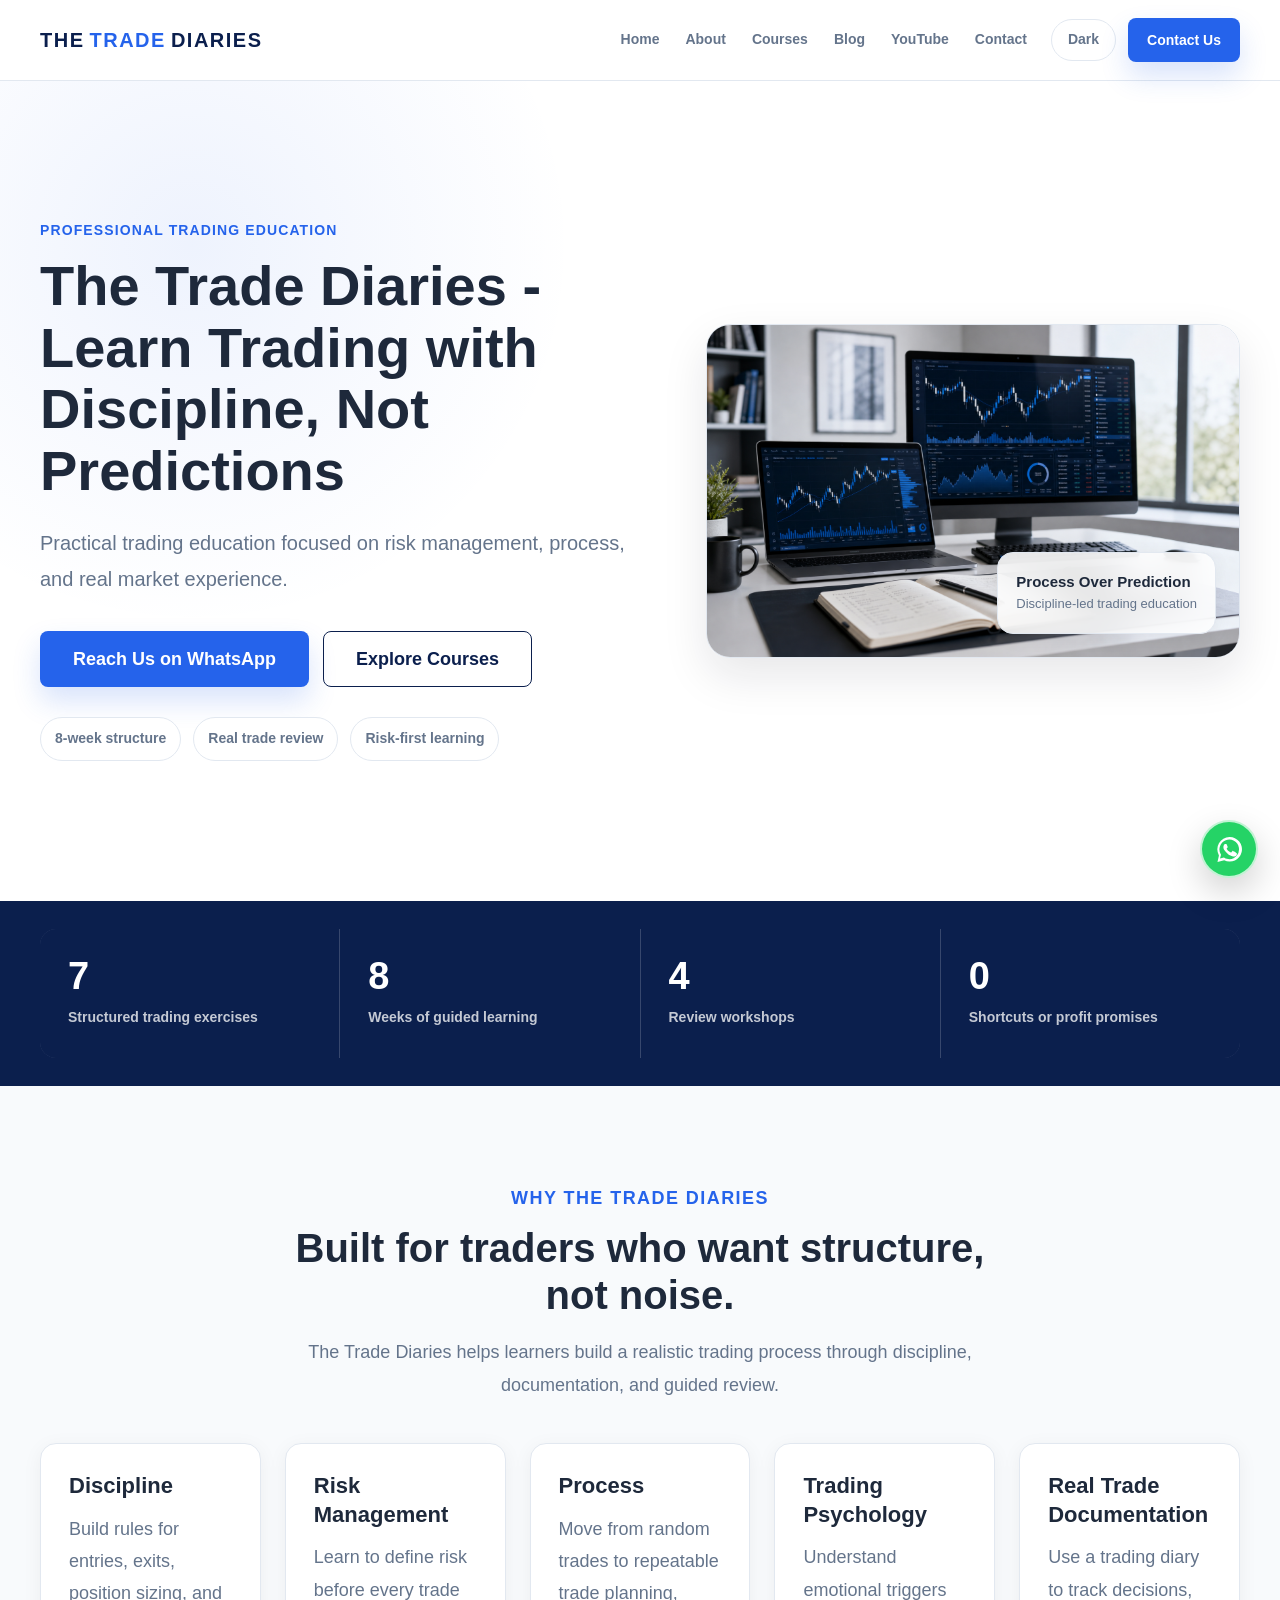
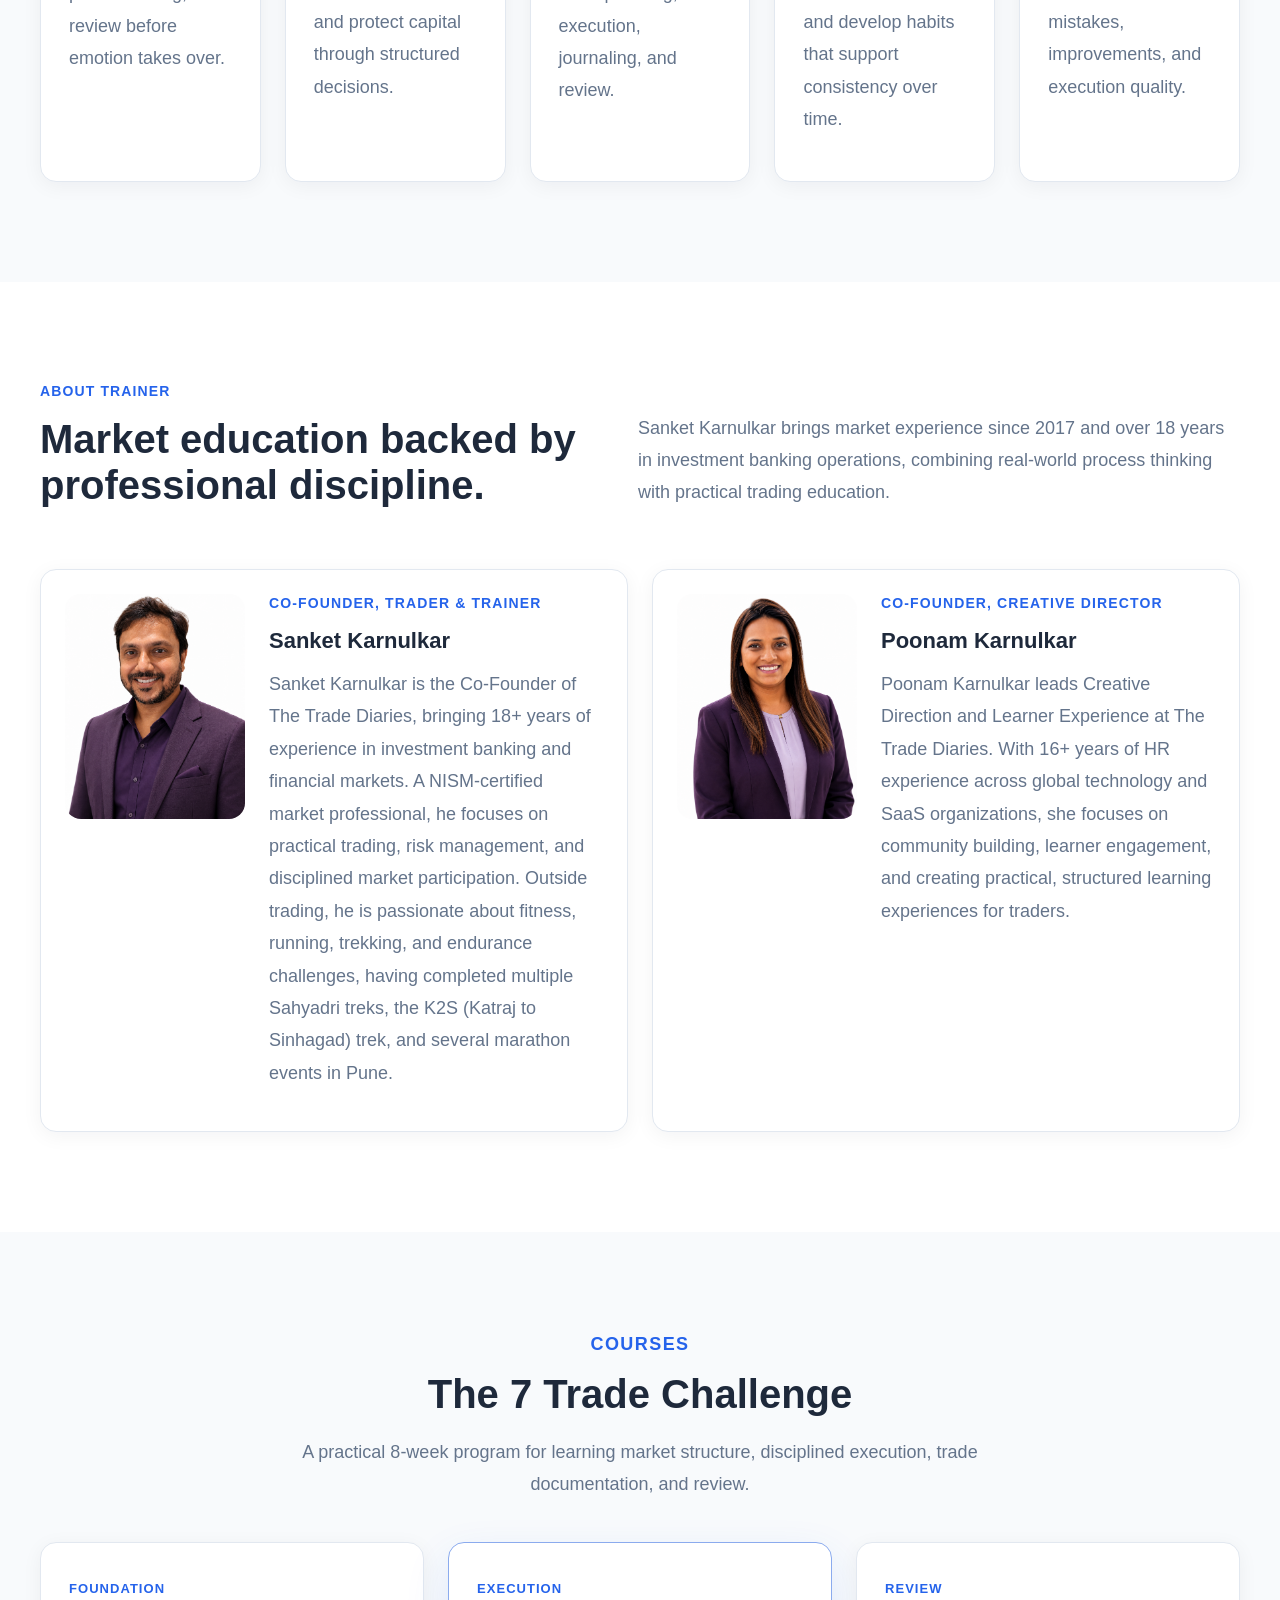
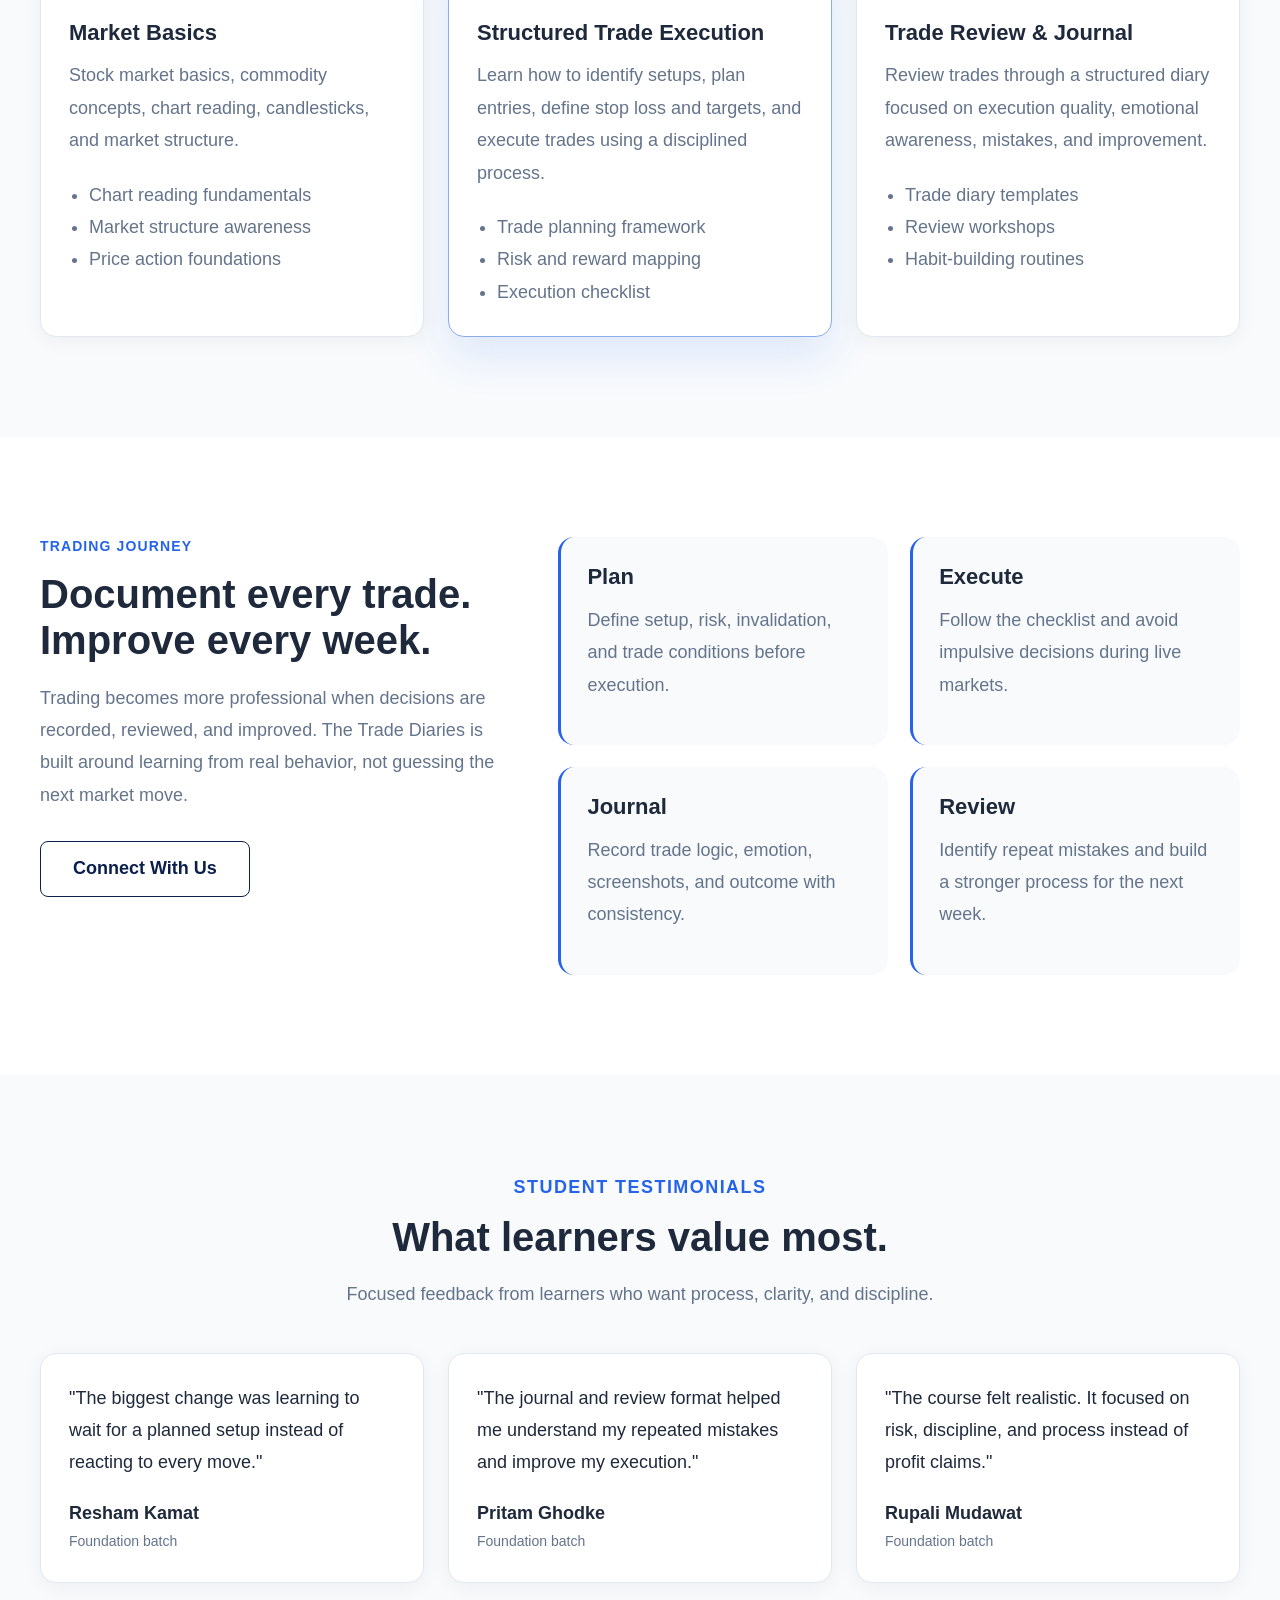
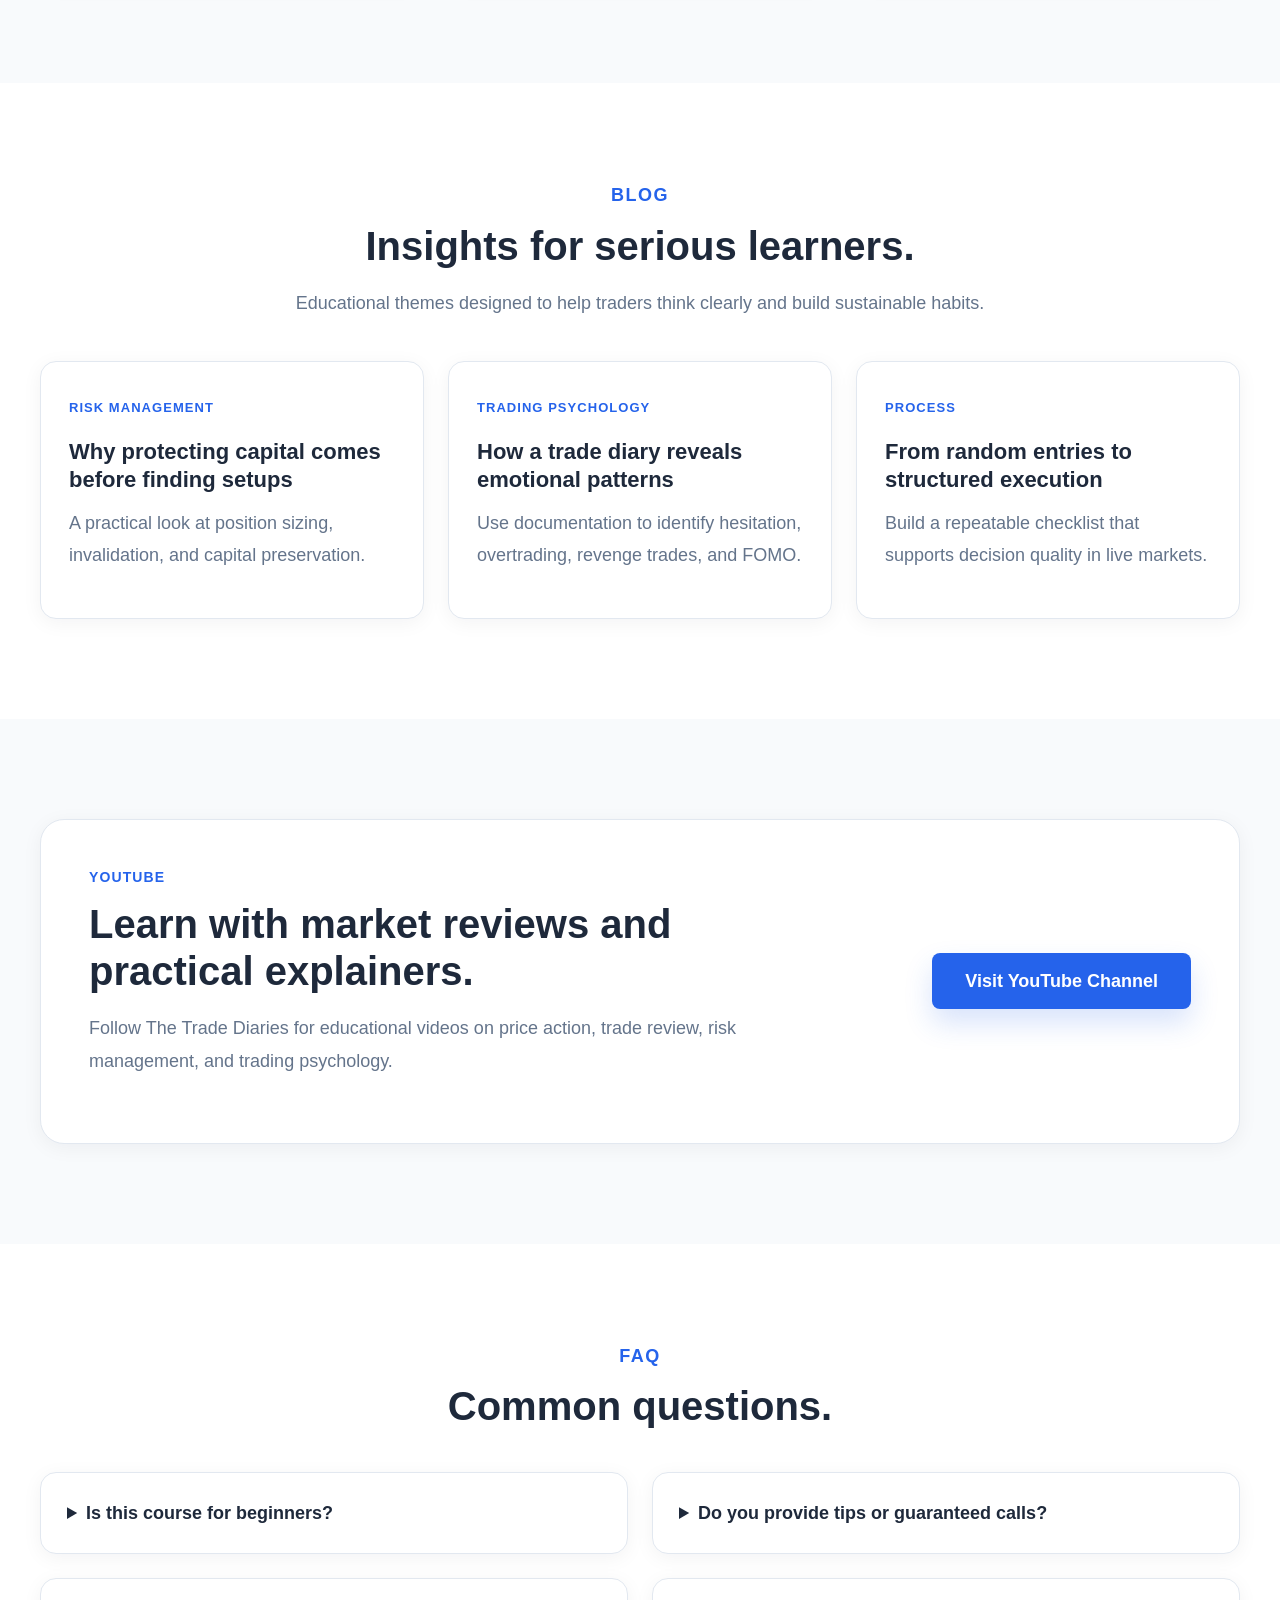
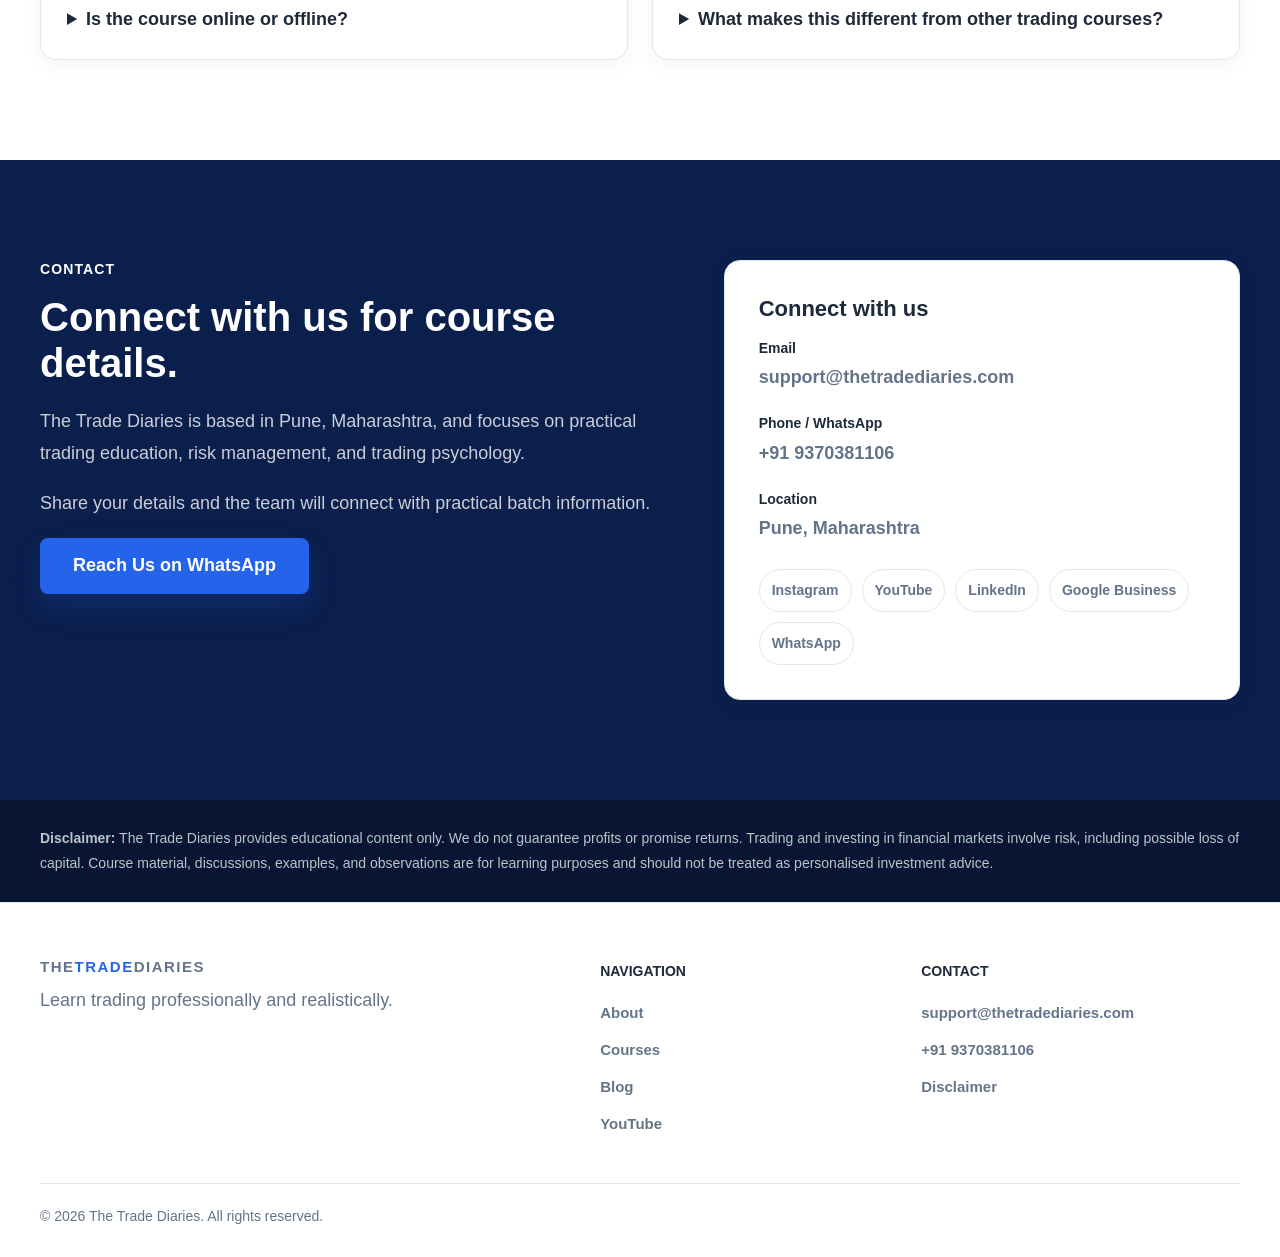
==== commit efb9c16c: "Update index.html" ====
--- a/index.html
+++ b/index.html
@@ -104,7 +104,7 @@
         <div class="container hero-grid">
             <div class="hero-copy reveal">
                 <p class="eyebrow">Professional Trading Education</p>
-                <h1>The Trade Diaries – Learn Trading with Discipline, Not Predictions</h1>
+                <h1>The Trade Diaries - Learn Trading with Discipline, Not Predictions</h1>
                 <p class="hero-subtitle">Practical trading education focused on risk management, process, and real market experience.</p>
                 <div class="hero-actions">
                     <button type="button" class="btn btn-primary" data-whatsapp-open>Reach Us on WhatsApp</button>
